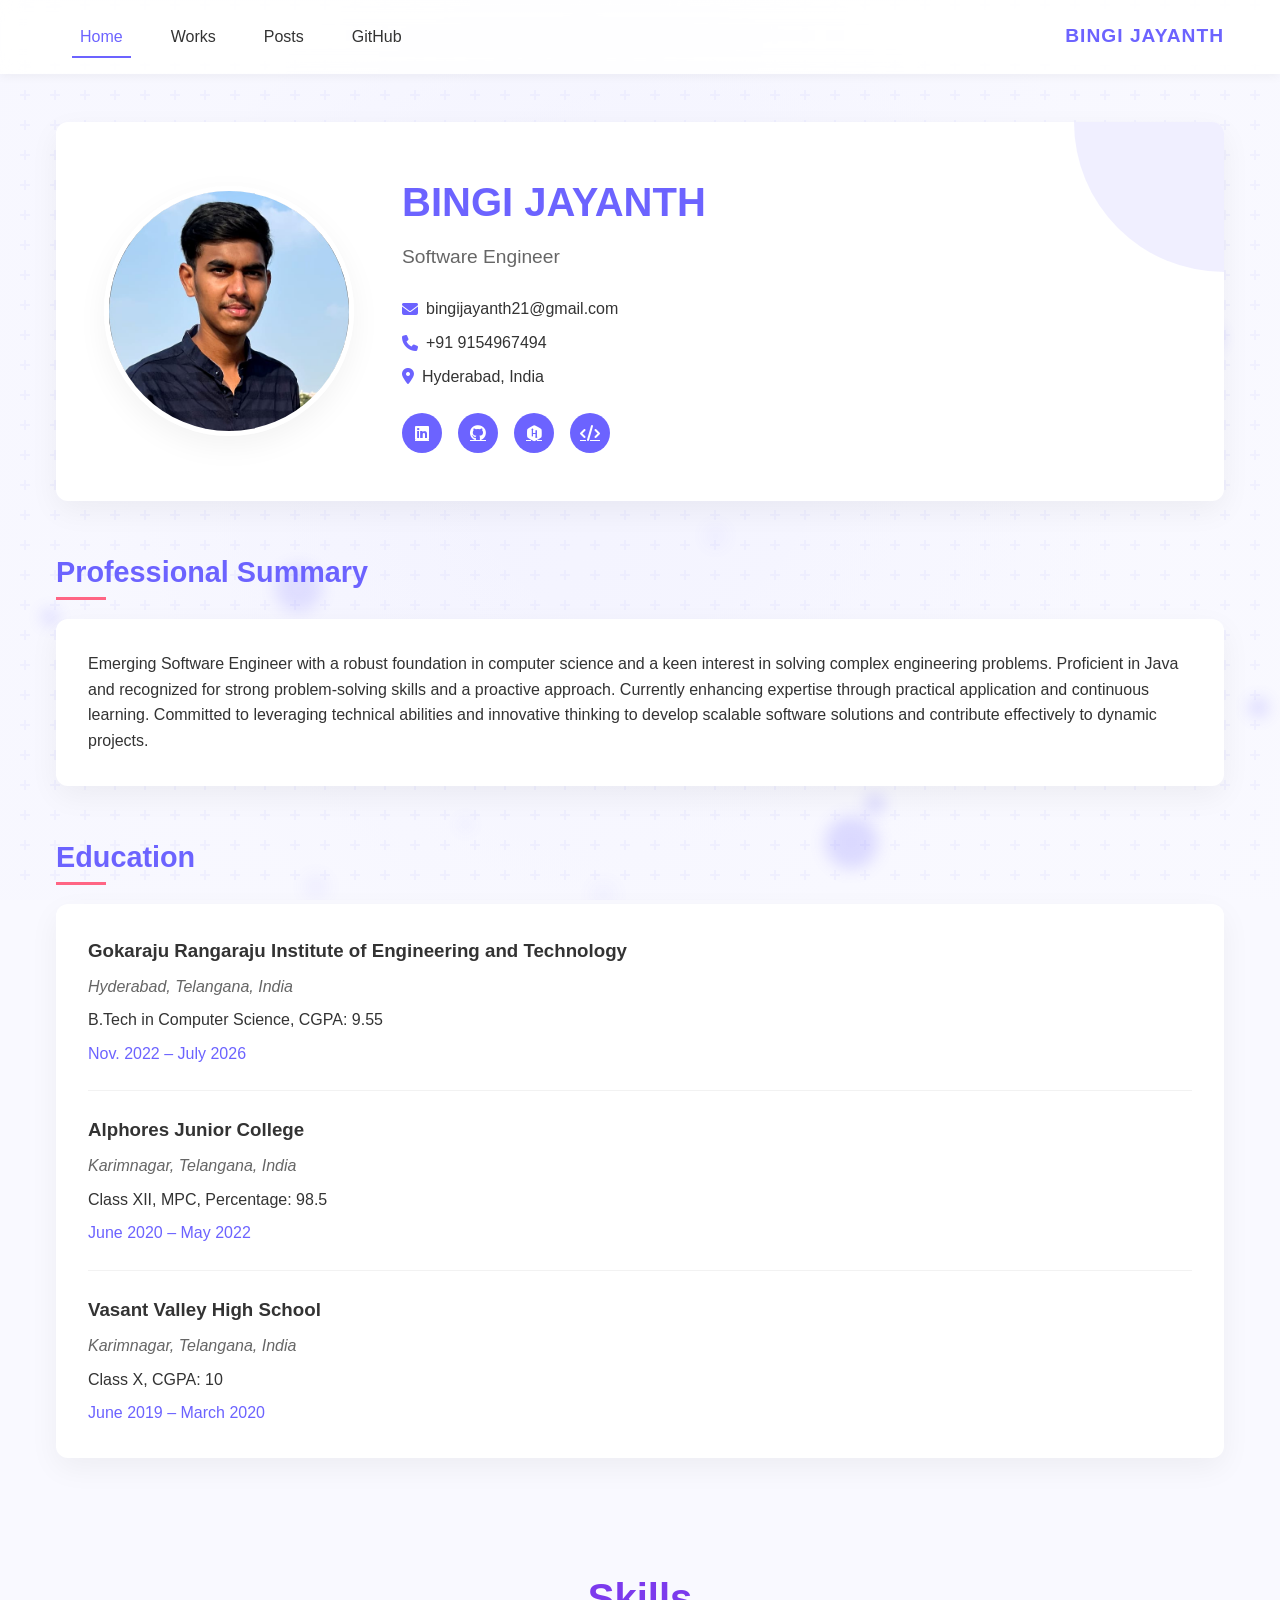
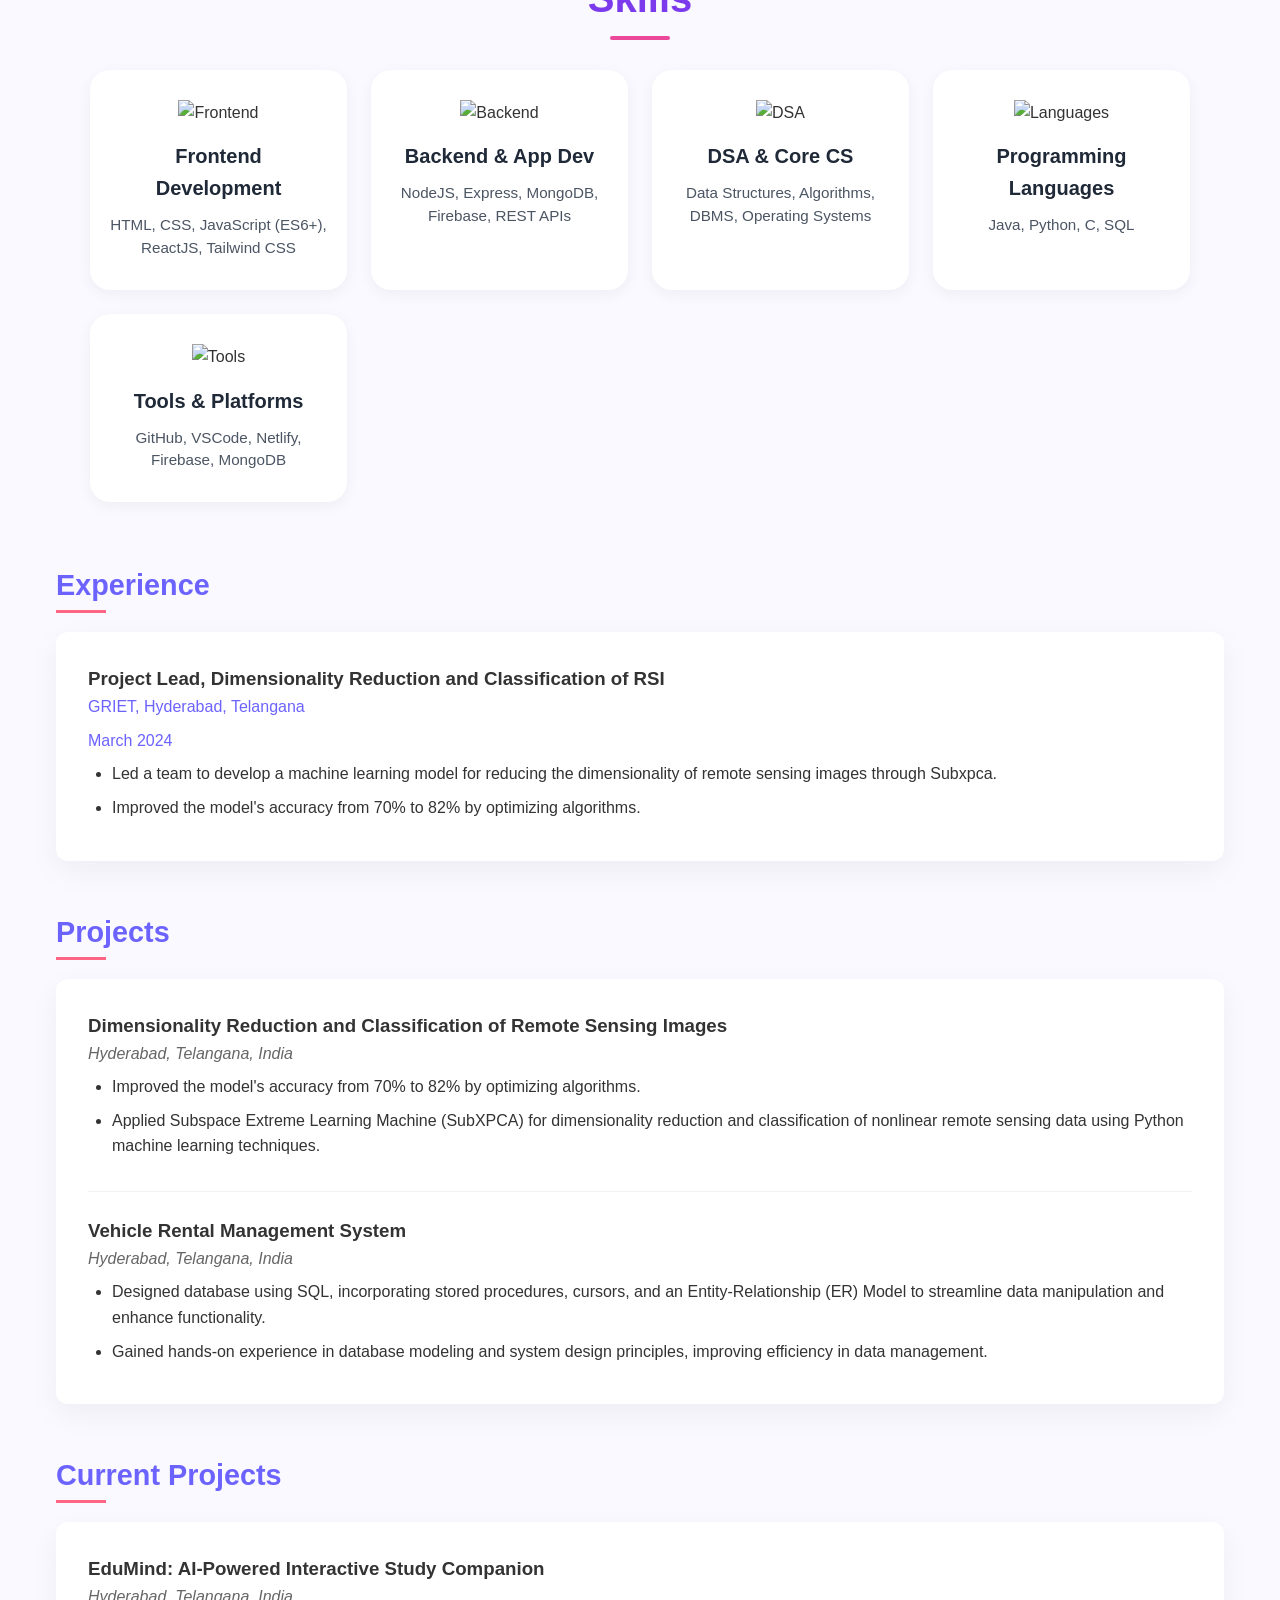
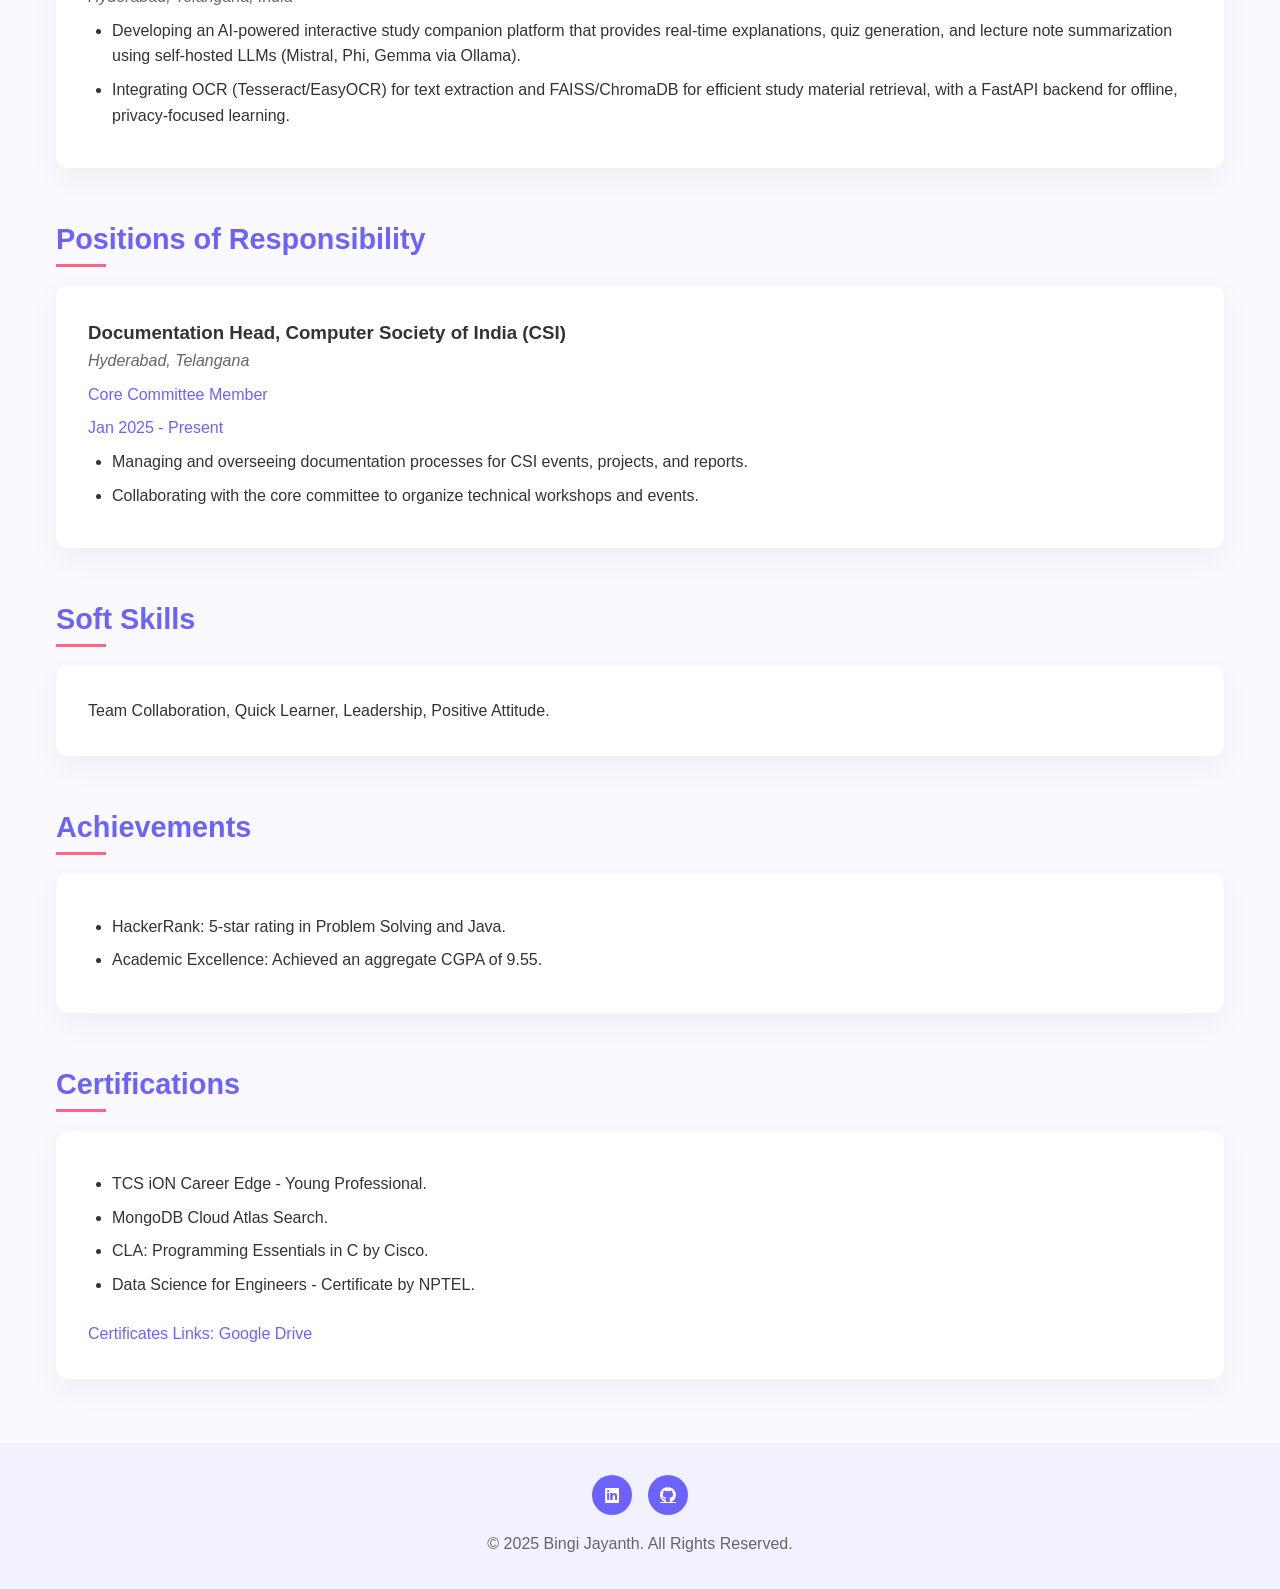
==== index.html @ 44ee024f "Update index.html" ====
<!DOCTYPE html>
<html lang="en">
<head>
    <meta charset="UTF-8">
    <meta name="viewport" content="width=device-width, initial-scale=1.0">
    <title>Bingi Jayanth - Portfolio</title>
    <link rel="stylesheet" href="styles.css">
    <link rel="stylesheet" href="https://cdnjs.cloudflare.com/ajax/libs/font-awesome/6.4.0/css/all.min.css">
</head>
<body>
    <div class="background-animation"></div>
    
    <header>
        <nav>
            <div class="nav-left">
                <a href="index.html" class="nav-link">Home</a>
                <a href="projects.html" class="nav-link">Works</a>
                <a href="#" class="nav-link">Posts</a>
                <a href="https://github.com/jayanth217" target="_blank" class="nav-link">GitHub</a>
            </div>
            <div class="nav-right">
                <a href="index.html" class="name">BINGI JAYANTH</a>
            </div>
        </nav>
    </header>

    <main>
        <section class="hero">
            <div class="hero-content">
                <div class="profile-image">
                    <img src="images/Jayanth.jpg" alt="Bingi Jayanth">
                </div>
                <div class="hero-text">
                    <h1>BINGI JAYANTH</h1>
                    <p class="subtitle">Software Engineer</p>
                    <div class="contact-info">
                        <p><i class="fas fa-envelope"></i> bingijayanth21@gmail.com</p>
                        <p><i class="fas fa-phone"></i> +91 9154967494</p>
                        <p><i class="fas fa-map-marker-alt"></i> Hyderabad, India</p>
                    </div>
                    <div class="social-links">
                        <a href="https://linkedin.com/in/jayanth-bingi-b05bb3307" target="_blank"><i class="fab fa-linkedin"></i></a>
                        <a href="https://github.com/jayanth217" target="_blank"><i class="fab fa-github"></i></a>
                        <a href="https://www.hackerrank.com/profile/22241A0515_jayy" target="_blank"><i class="fab fa-hackerrank"></i></a>
                        <a href="https://leetcode.com/jayanth2174/" target="_blank"><i class="fas fa-code"></i></a>
                    </div>
                </div>
            </div>
        </section>

        <section class="resume-section" id="summary">
            <h2>Professional Summary</h2>
            <div class="content-card">
                <p>Emerging Software Engineer with a robust foundation in computer science and a keen interest in solving complex engineering problems. Proficient in Java and recognized for strong problem-solving skills and a proactive approach. Currently enhancing expertise through practical application and continuous learning. Committed to leveraging technical abilities and innovative thinking to develop scalable software solutions and contribute effectively to dynamic projects.</p>
            </div>
        </section>

        <section class="resume-section" id="education">
            <h2>Education</h2>
            <div class="content-card">
                <div class="education-item">
                    <h3>Gokaraju Rangaraju Institute of Engineering and Technology</h3>
                    <p class="location">Hyderabad, Telangana, India</p>
                    <p class="degree">B.Tech in Computer Science, CGPA: 9.55</p>
                    <p class="date">Nov. 2022 – July 2026</p>
                </div>
                <div class="education-item">
                    <h3>Alphores Junior College</h3>
                    <p class="location">Karimnagar, Telangana, India</p>
                    <p class="degree">Class XII, MPC, Percentage: 98.5</p>
                    <p class="date">June 2020 – May 2022</p>
                </div>
                <div class="education-item">
                    <h3>Vasant Valley High School</h3>
                    <p class="location">Karimnagar, Telangana, India</p>
                    <p class="degree">Class X, CGPA: 10</p>
                    <p class="date">June 2019 – March 2020</p>
                </div>
            </div>
        </section>

        <section class="skills-section">
            <h2 class="section-title">Skills</h2>
            <div class="skills-grid">
          
              <div class="skill-card">
                <img src="https://img.icons8.com/color/96/000000/source-code.png" alt="Frontend">
                <h3>Frontend Development</h3>
                <p>HTML, CSS, JavaScript (ES6+), ReactJS, Tailwind CSS</p>
              </div>
          
              <div class="skill-card">
                <img src="https://img.icons8.com/fluency/96/000000/server.png" alt="Backend">
                <h3>Backend & App Dev</h3>
                <p>NodeJS, Express, MongoDB, Firebase, REST APIs</p>
              </div>
          
              <div class="skill-card">
                <img src="https://img.icons8.com/fluency/96/000000/artificial-intelligence.png" alt="DSA">
                <h3>DSA & Core CS</h3>
                <p>Data Structures, Algorithms, DBMS, Operating Systems</p>
              </div>
          
              <div class="skill-card">
                <img src="https://img.icons8.com/color/96/000000/code.png" alt="Languages">
                <h3>Programming Languages</h3>
                <p>Java, Python, C, SQL</p>
              </div>
          
              <div class="skill-card">
                <img src="https://img.icons8.com/office/80/settings--v1.png" alt="Tools">
                <h3>Tools & Platforms</h3>
                <p>GitHub, VSCode, Netlify, Firebase, MongoDB</p>
              </div>
          
            </div>
          </section>

        <section class="resume-section" id="experience">
            <h2>Experience</h2>
            <div class="content-card">
                <div class="experience-item">
                    <h3>Project Lead, Dimensionality Reduction and Classification of RSI</h3>
                    <p class="company">GRIET, Hyderabad, Telangana</p>
                    <p class="date">March 2024</p>
                    <ul>
                        <li>Led a team to develop a machine learning model for reducing the dimensionality of remote sensing images through Subxpca.</li>
                        <li>Improved the model's accuracy from 70% to 82% by optimizing algorithms.</li>
                    </ul>
                </div>
            </div>
        </section>

        <section class="resume-section" id="projects">
            <h2>Projects</h2>
            <div class="content-card">
                <div class="project-item">
                    <h3>Dimensionality Reduction and Classification of Remote Sensing Images</h3>
                    <p class="location">Hyderabad, Telangana, India</p>
                    <ul>
                        <li>Improved the model's accuracy from 70% to 82% by optimizing algorithms.</li>
                        <li>Applied Subspace Extreme Learning Machine (SubXPCA) for dimensionality reduction and classification of nonlinear remote sensing data using Python machine learning techniques.</li>
                    </ul>
                </div>
                <div class="project-item">
                    <h3>Vehicle Rental Management System</h3>
                    <p class="location">Hyderabad, Telangana, India</p>
                    <ul>
                        <li>Designed database using SQL, incorporating stored procedures, cursors, and an Entity-Relationship (ER) Model to streamline data manipulation and enhance functionality.</li>
                        <li>Gained hands-on experience in database modeling and system design principles, improving efficiency in data management.</li>
                    </ul>
                </div>
            </div>
        </section>

        <section class="resume-section" id="current-projects">
            <h2>Current Projects</h2>
            <div class="content-card">
                <div class="project-item">
                    <h3>EduMind: AI-Powered Interactive Study Companion</h3>
                    <p class="location">Hyderabad, Telangana, India</p>
                    <ul>
                        <li>Developing an AI-powered interactive study companion platform that provides real-time explanations, quiz generation, and lecture note summarization using self-hosted LLMs (Mistral, Phi, Gemma via Ollama).</li>
                        <li>Integrating OCR (Tesseract/EasyOCR) for text extraction and FAISS/ChromaDB for efficient study material retrieval, with a FastAPI backend for offline, privacy-focused learning.</li>
                    </ul>
                </div>
            </div>
        </section>

        <section class="resume-section" id="responsibilities">
            <h2>Positions of Responsibility</h2>
            <div class="content-card">
                <div class="responsibility-item">
                    <h3>Documentation Head, Computer Society of India (CSI)</h3>
                    <p class="location">Hyderabad, Telangana</p>
                    <p class="position">Core Committee Member</p>
                    <p class="date">Jan 2025 - Present</p>
                    <ul>
                        <li>Managing and overseeing documentation processes for CSI events, projects, and reports.</li>
                        <li>Collaborating with the core committee to organize technical workshops and events.</li>
                    </ul>
                </div>
            </div>
        </section>

        <section class="resume-section" id="soft-skills">
            <h2>Soft Skills</h2>
            <div class="content-card">
                <p>Team Collaboration, Quick Learner, Leadership, Positive Attitude.</p>
            </div>
        </section>

        <section class="resume-section" id="achievements">
            <h2>Achievements</h2>
            <div class="content-card">
                <ul>
                    <li>HackerRank: 5-star rating in Problem Solving and Java.</li>
                    <li>Academic Excellence: Achieved an aggregate CGPA of 9.55.</li>
                </ul>
            </div>
        </section>

        <section class="resume-section" id="certifications">
            <h2>Certifications</h2>
            <div class="content-card">
                <ul>
                    <li>TCS iON Career Edge - Young Professional.</li>
                    <li>MongoDB Cloud Atlas Search.</li>
                    <li>CLA: Programming Essentials in C by Cisco.</li>
                    <li>Data Science for Engineers - Certificate by NPTEL.</li>
                </ul>
                <p><a href="https://drive.google.com/drive/folders/your-certificates-folder" target="_blank" class="cert-link">Certificates Links: Google Drive</a></p>
            </div>
        </section>
    </main>

    <footer>
        <div class="footer-content">
            <div class="social-icons">
                <a href="https://linkedin.com/in/jayanth-bingi-b05bb3307" target="_blank"><i class="fab fa-linkedin"></i></a>
                <a href="https://github.com/jayanth217" target="_blank"><i class="fab fa-github"></i></a>
            </div>
            <p class="copyright">&copy; 2025 Bingi Jayanth. All Rights Reserved.</p>
        </div>
    </footer>

    <script src="script.js"></script>
</body>
</html>
---- styles.css ----
/* Base Styles and Variables */
:root {
  --primary-color: #6c63ff;
  --secondary-color: #4a40e2;
  --accent-color: #ff6584;
  --text-color: #333;
  --light-text: #666;
  --bg-color: #f9f9ff;
  --card-bg: #ffffff;
  --shadow: 0 10px 30px rgba(0, 0, 0, 0.05);
  --transition: all 0.3s ease;
  --border-radius: 12px;
}

* {
  margin: 0;
  padding: 0;
  box-sizing: border-box;
}

body {
  font-family: "Segoe UI", Tahoma, Geneva, Verdana, sans-serif;
  line-height: 1.6;
  color: var(--text-color);
  background-color: var(--bg-color);
  overflow-x: hidden;
}

/* Background Animation */
.background-animation {
  position: fixed;
  top: 0;
  left: 0;
  width: 100%;
  height: 100%;
  z-index: -1;
  background: linear-gradient(120deg, #f0f0ff 0%, #f8f8ff 100%);
  overflow: hidden;
}

.background-animation::before {
  content: "";
  position: absolute;
  top: 0;
  left: 0;
  width: 100%;
  height: 100%;
  background: radial-gradient(circle, transparent 20%, var(--bg-color) 70%);
  opacity: 0.8;
}

.background-animation::after {
  content: "";
  position: absolute;
  width: 200%;
  height: 200%;
  top: -50%;
  left: -50%;
  background: url("data:image/svg+xml,%3Csvg width='60' height='60' viewBox='0 0 60 60' xmlns='http://www.w3.org/2000/svg'%3E%3Cg fill='none' fill-rule='evenodd'%3E%3Cg fill='%236c63ff' fill-opacity='0.05'%3E%3Cpath d='M36 34v-4h-2v4h-4v2h4v4h2v-4h4v-2h-4zm0-30V0h-2v4h-4v2h4v4h2V6h4V4h-4zM6 34v-4H4v4H0v2h4v4h2v-4h4v-2H6zM6 4V0H4v4H0v2h4v4h2V6h4V4H6z'/%3E%3C/g%3E%3C/g%3E%3C/svg%3E");
  animation: animateBackground 60s linear infinite;
}

@keyframes animateBackground {
  0% {
    transform: rotate(0deg);
  }
  100% {
    transform: rotate(360deg);
  }
}

/* Navigation */
header {
  background-color: rgba(255, 255, 255, 0.9);
  backdrop-filter: blur(10px);
  position: sticky;
  top: 0;
  z-index: 100;
  box-shadow: 0 2px 10px rgba(0, 0, 0, 0.05);
}

nav {
  display: flex;
  justify-content: space-between;
  align-items: center;
  max-width: 1200px;
  margin: 0 auto;
  padding: 1rem;
}

.nav-left,
.nav-right {
  display: flex;
  align-items: center;
}

.nav-link {
  color: var(--text-color);
  text-decoration: none;
  margin: 0 1rem;
  padding: 0.5rem;
  font-weight: 500;
  position: relative;
  transition: var(--transition);
}

.nav-link::after {
  content: "";
  position: absolute;
  width: 0;
  height: 2px;
  bottom: 0;
  left: 0;
  background-color: var(--primary-color);
  transition: var(--transition);
}

.nav-link:hover,
.nav-link.active {
  color: var(--primary-color);
}

.nav-link:hover::after,
.nav-link.active::after {
  width: 100%;
}

.name {
  color: var(--primary-color);
  text-decoration: none;
  font-weight: 700;
  font-size: 1.2rem;
  letter-spacing: 1px;
  transition: var(--transition);
}

.name:hover {
  transform: scale(1.05);
}

/* Main Content */
main {
  max-width: 1200px;
  margin: 2rem auto;
  padding: 0 1rem;
}

/* Hero Section */
.hero {
  margin: 3rem 0;
}

.hero-content {
  display: flex;
  align-items: center;
  gap: 3rem;
  background-color: var(--card-bg);
  border-radius: var(--border-radius);
  box-shadow: var(--shadow);
  padding: 3rem;
  position: relative;
  overflow: hidden;
}

.hero-content::before {
  content: "";
  position: absolute;
  top: 0;
  right: 0;
  width: 150px;
  height: 150px;
  background-color: rgba(108, 99, 255, 0.1);
  border-radius: 0 0 0 100%;
}

.profile-image {
  flex: 0 0 250px;
  height: 250px;
  border-radius: 50%;
  overflow: hidden;
  border: 5px solid white;
  box-shadow: var(--shadow);
  transition: var(--transition);
}

.profile-image img {
  width: 100%;
  height: 100%;
  object-fit: cover;
  transition: var(--transition);
}

.profile-image:hover {
  transform: scale(1.02);
}

.hero-text {
  flex: 1;
}

.hero-text h1 {
  font-size: 2.5rem;
  margin-bottom: 0.5rem;
  color: var(--primary-color);
}

.subtitle {
  font-size: 1.2rem;
  color: var(--light-text);
  margin-bottom: 1.5rem;
}

.contact-info {
  margin-bottom: 1.5rem;
}

.contact-info p {
  margin-bottom: 0.5rem;
  display: flex;
  align-items: center;
  gap: 0.5rem;
}

.skills-section {
  /* background: linear-gradient(to bottom right, #f5f3ff, #e0e7ff); */
  padding: 60px 20px;
  font-family: 'Segoe UI', sans-serif;
  text-align: center;
}

.section-title {
  font-size: 2.5rem;
  font-weight: 700;
  color: #7c3aed;
  margin-bottom: 40px;
  position: relative;
  display: inline-block;
}

.section-title::after {
  content: "";
  position: absolute;
  left: 50%;
  transform: translateX(-50%);
  bottom: -10px;
  width: 60px;
  height: 4px;
  background-color: #ec4899;
  border-radius: 2px;
}

.skills-grid {
  display: grid;
  grid-template-columns: repeat(auto-fit, minmax(260px, 1fr));
  gap: 30px;
  max-width: 1100px;
  margin: 0 auto;
}

.skill-card {
  background-color: #fff;
  border-radius: 20px;
  padding: 30px 20px;
  box-shadow: 0 4px 15px rgba(0, 0, 0, 0.05);
  transition: transform 0.3s ease, box-shadow 0.3s ease;
}

.skill-card:hover {
  transform: translateY(-5px);
  box-shadow: 0 6px 20px rgba(0, 0, 0, 0.1);
}

.skill-card img {
  width: 60px;
  height: 60px;
  margin-bottom: 15px;
}

.skill-card h3 {
  font-size: 1.25rem;
  color: #1f2937;
  margin-bottom: 10px;
}

.skill-card p {
  color: #4b5563;
  font-size: 0.95rem;
  line-height: 1.5;
}
.contact-info i {
  color: var(--primary-color);
}

.social-links {
  display: flex;
  gap: 1rem;
}

.social-links a {
  display: flex;
  align-items: center;
  justify-content: center;
  width: 40px;
  height: 40px;
  background-color: var(--primary-color);
  color: white;
  border-radius: 50%;
  transition: var(--transition);
}

.social-links a:hover {
  background-color: var(--secondary-color);
  transform: translateY(-3px);
}

/* Resume Sections */
.resume-section {
  margin-bottom: 3rem;
}

.resume-section h2 {
  position: relative;
  display: inline-block;
  margin-bottom: 1.5rem;
  color: var(--primary-color);
  font-size: 1.8rem;
}

.resume-section h2::after {
  content: "";
  position: absolute;
  bottom: -5px;
  left: 0;
  width: 50px;
  height: 3px;
  background-color: var(--accent-color);
}

.content-card {
  background-color: var(--card-bg);
  border-radius: var(--border-radius);
  box-shadow: var(--shadow);
  padding: 2rem;
  transition: var(--transition);
}

.content-card:hover {
  transform: translateY(-5px);
  box-shadow: 0 15px 30px rgba(0, 0, 0, 0.1);
}

/* Education */
.education-item {
  margin-bottom: 1.5rem;
  padding-bottom: 1.5rem;
  border-bottom: 1px solid rgba(0, 0, 0, 0.05);
}

.education-item:last-child {
  margin-bottom: 0;
  padding-bottom: 0;
  border-bottom: none;
}

.education-item h3 {
  color: var(--text-color);
  margin-bottom: 0.5rem;
}

.location {
  color: var(--light-text);
  font-style: italic;
  margin-bottom: 0.5rem;
}

.degree {
  font-weight: 500;
}

.date {
  color: var(--primary-color);
  font-weight: 500;
  margin-top: 0.5rem;
}

/* Skills */
.skills-grid {
  display: grid;
  grid-template-columns: repeat(auto-fit, minmax(250px, 1fr));
  gap: 1.5rem;
}

.skill-category h3 {
  color: var(--text-color);
  margin-bottom: 0.5rem;
  font-size: 1.1rem;
}

/* Experience and Projects */
.experience-item,
.project-item,
.responsibility-item {
  margin-bottom: 1.5rem;
  padding-bottom: 1.5rem;
  border-bottom: 1px solid rgba(0, 0, 0, 0.05);
}

.experience-item:last-child,
.project-item:last-child,
.responsibility-item:last-child {
  margin-bottom: 0;
  padding-bottom: 0;
  border-bottom: none;
}

.company,
.position {
  color: var(--primary-color);
  font-weight: 500;
  margin-bottom: 0.5rem;
}

ul {
  padding-left: 1.5rem;
  margin-top: 0.5rem;
}

li {
  margin-bottom: 0.5rem;
}
.project-card {
  display: flex;
  flex-direction: row;
  gap: 2rem;
  background-color: #fff;
  border-radius: 16px;
  box-shadow: 0 4px 12px rgba(0, 0, 0, 0.06);
  padding: 1.5rem;
  margin-bottom: 2rem;
  align-items: center;
  transition: transform 0.3s ease;
}

.project-card:hover {
  transform: translateY(-5px);
}

.project-image {
  flex: 1;
  height: 100%;
  display: flex;
  align-items: stretch;
}

.project-image img {
  width: 100%;
  height: 100%;
  object-fit: cover;
  border-radius: 12px;
}
.projects-grid {
  max-width: 1100px;
  margin: 0 auto;
  padding: 2rem;
}
.project-details {
  flex: 2;
}

.project-details h2 {
  font-size: 1.5rem;
  color: var(--primary-color);
  margin-bottom: 0.5rem;
}

.project-tags {
  font-weight: 500;
  color: #6b7280;
  margin-bottom: 1rem;
}

.project-description {
  font-size: 0.95rem;
  color: #374151;
  margin-bottom: 1rem;
  line-height: 1.6;
}

.project-links .btn {
  margin-right: 1rem;
  text-decoration: none;
  background-color: var(--primary-color);
  color: #fff;
  padding: 0.5rem 1rem;
  border-radius: 8px;
  font-weight: 500;
  transition: background-color 0.2s ease;
}

.project-links .btn:hover {
  background-color: #5b21b6;
}

@media screen and (max-width: 768px) {
  .project-card {
    flex-direction: column;
    text-align: center;
  }

  .project-image,
  .project-details {
    flex: unset;
    max-width: 100%;
  }

  .project-links {
    display: flex;
    justify-content: center;
    gap: 1rem;
  }
}

/* Certifications */
.cert-link {
  display: inline-block;
  margin-top: 1rem;
  color: var(--primary-color);
  text-decoration: none;
  font-weight: 500;
  transition: var(--transition);
}

.cert-link:hover {
  color: var(--secondary-color);
  text-decoration: underline;
}

/* Projects Page */
.page-title {
  text-align: center;
  margin: 3rem 0;
}

.page-title h1 {
  font-size: 2.5rem;
  color: var(--primary-color);
  margin-bottom: 0.5rem;
}

.projects-grid {
  display: grid;
  grid-template-columns: 1fr;
  gap: 2rem;
}

.project-card {
  background-color: var(--card-bg);
  border-radius: var(--border-radius);
  box-shadow: var(--shadow);
  overflow: hidden;
  transition: var(--transition);
}

.project-card:hover {
  transform: translateY(-5px);
  box-shadow: 0 15px 30px rgba(0, 0, 0, 0.1);
}

.project-image {
  height: 250px;
  overflow: hidden;
}

.project-image img {
  width: 100%;
  height: 100%;
  object-fit: cover;
  transition: var(--transition);
}

.project-card:hover .project-image img {
  transform: scale(1.05);
}

.project-details {
  padding: 2rem;
}

.project-details h2 {
  color: var(--text-color);
  margin-bottom: 0.5rem;
  font-size: 1.5rem;
}

.project-tags {
  color: var(--primary-color);
  font-weight: 500;
  margin-bottom: 1rem;
}

.project-description {
  margin-bottom: 1.5rem;
}

.project-links {
  display: flex;
  gap: 1rem;
}

.btn {
  display: inline-flex;
  align-items: center;
  gap: 0.5rem;
  padding: 0.5rem 1rem;
  background-color: var(--primary-color);
  color: white;
  text-decoration: none;
  border-radius: 5px;
  font-weight: 500;
  transition: var(--transition);
}

.btn:hover {
  background-color: var(--secondary-color);
  transform: translateY(-2px);
}

/* Footer */
footer {
  background-color: #f1f1ff;
  padding: 2rem 0;
  margin-top: 4rem;
}

.footer-content {
  max-width: 1200px;
  margin: 0 auto;
  padding: 0 1rem;
  display: flex;
  flex-direction: column;
  align-items: center;
  gap: 1rem;
}

.social-icons {
  display: flex;
  gap: 1rem;
}

.social-icons a {
  display: flex;
  align-items: center;
  justify-content: center;
  width: 40px;
  height: 40px;
  background-color: var(--primary-color);
  color: white;
  border-radius: 50%;
  transition: var(--transition);
}

.social-icons a:hover {
  background-color: var(--secondary-color);
  transform: translateY(-3px);
}

.copyright {
  color: var(--light-text);
  text-align: center;
}

/* Responsive Design */
@media (max-width: 992px) {
  .hero-content {
    flex-direction: column;
    text-align: center;
    padding: 2rem;
  }

  .social-links {
    justify-content: center;
  }

  .profile-image {
    flex: 0 0 200px;
    height: 200px;
  }
}

@media (max-width: 768px) {
  nav {
    flex-direction: column;
    gap: 1rem;
  }

  .nav-left,
  .nav-right {
    width: 100%;
    justify-content: center;
  }

  .nav-link {
    margin: 0 0.5rem;
  }

  .skills-grid {
    grid-template-columns: 1fr;
  }
}

@media (max-width: 576px) {
  .hero-content {
    padding: 1.5rem;
  }

  .profile-image {
    flex: 0 0 150px;
    height: 150px;
  }

  .hero-text h1 {
    font-size: 2rem;
  }

  .content-card {
    padding: 1.5rem;
  }

  .project-links {
    flex-direction: column;
  }
}
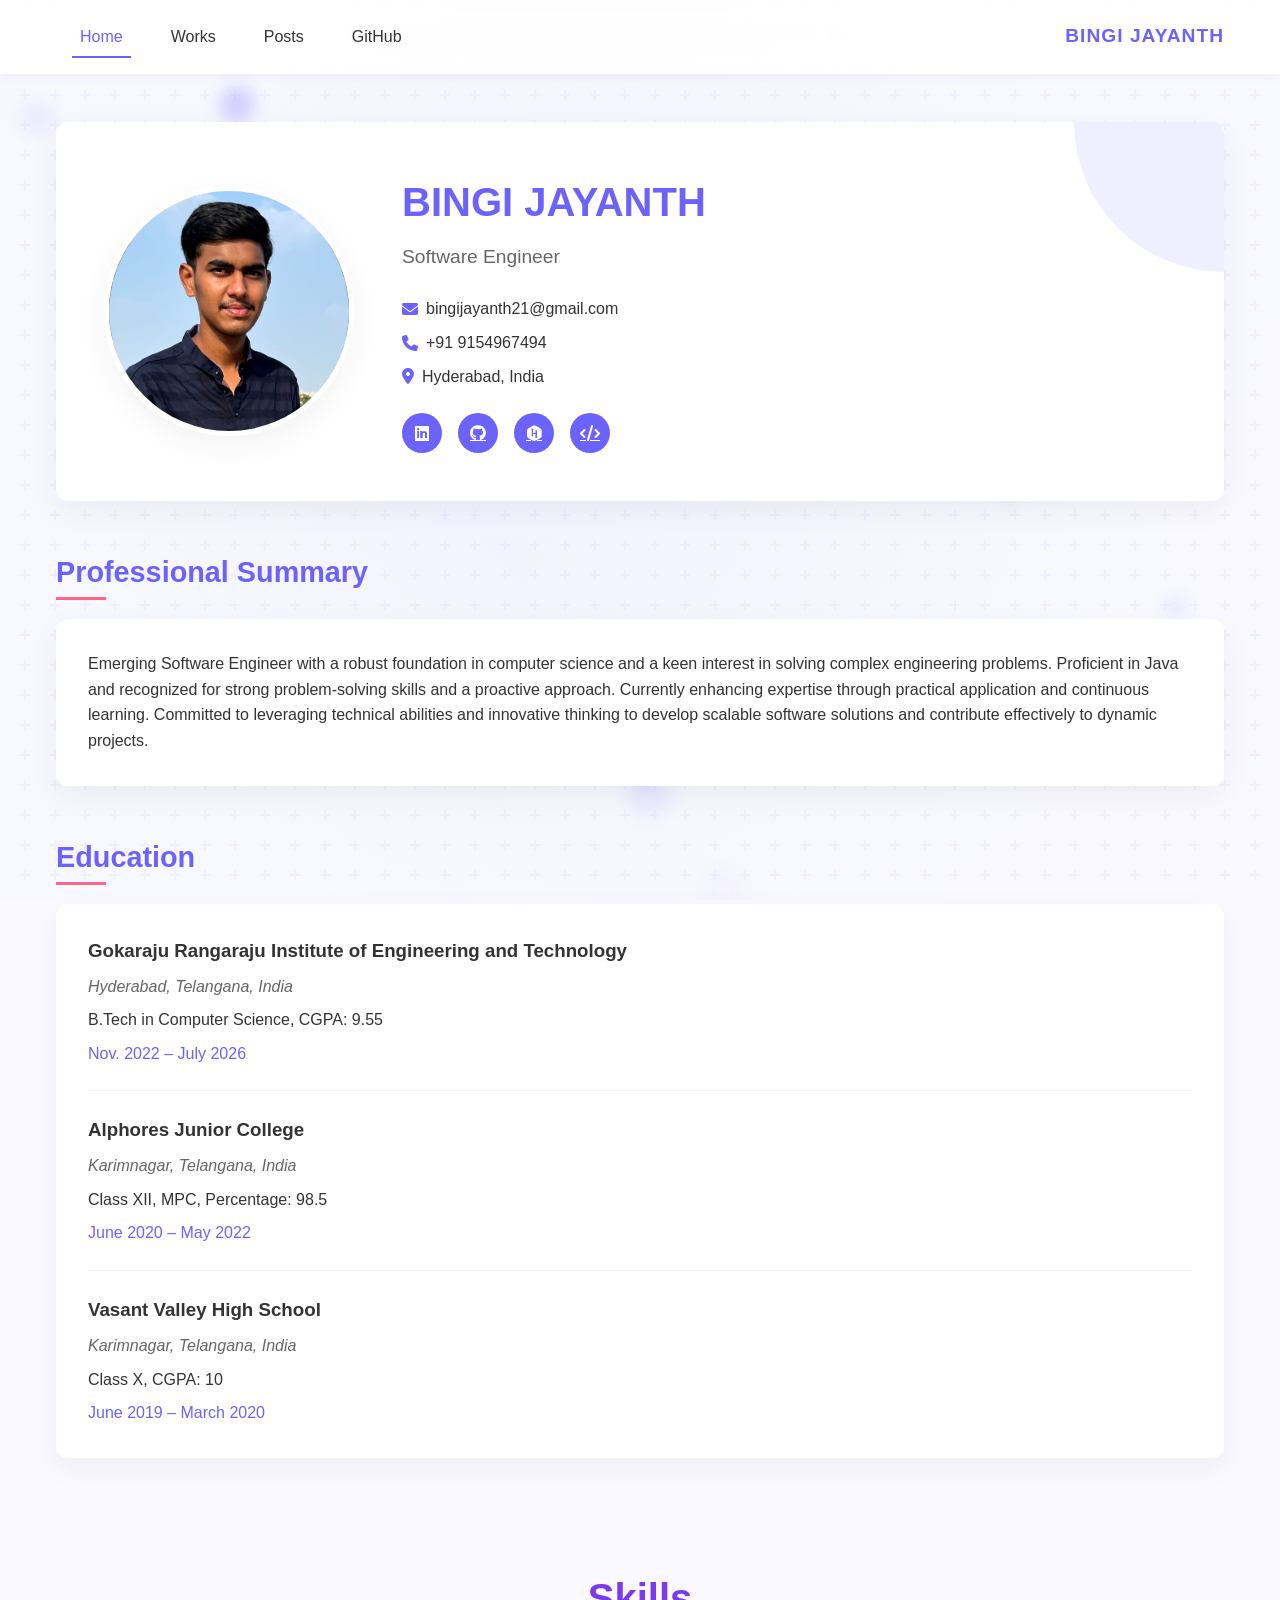
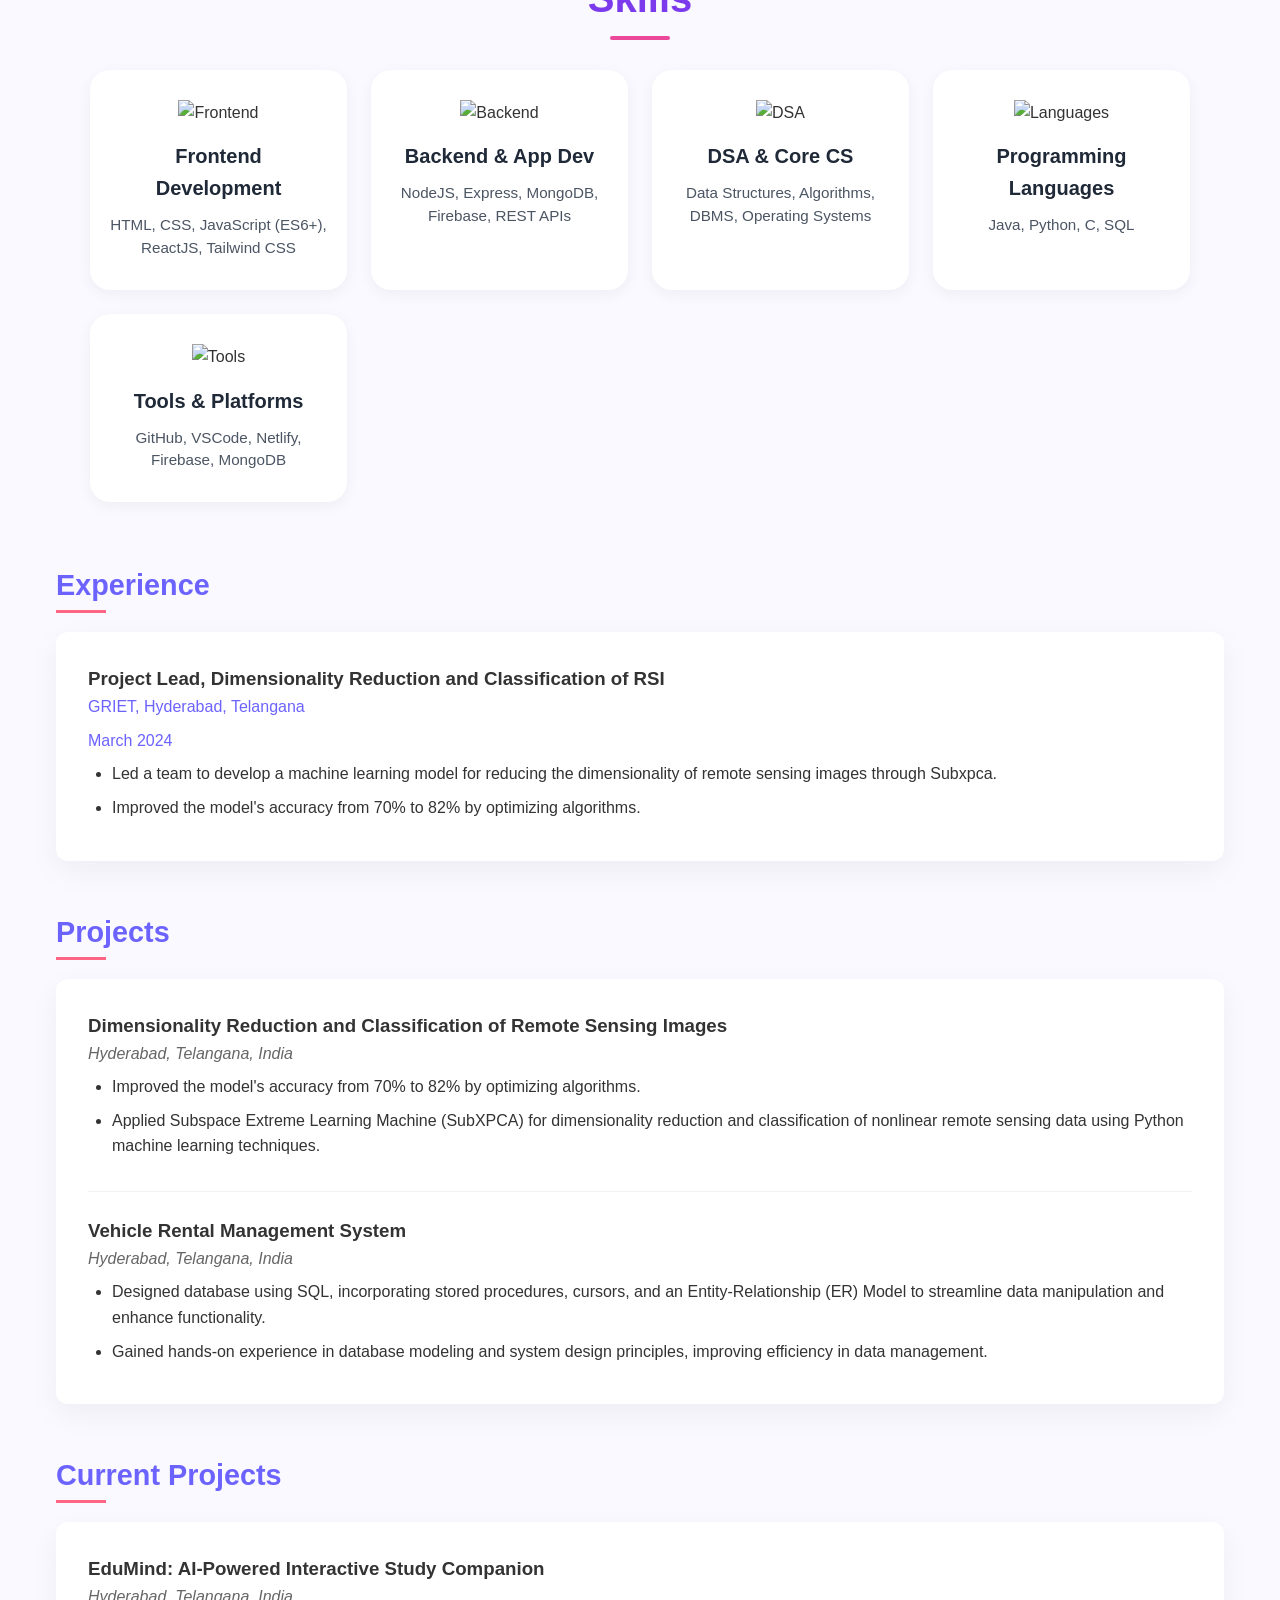
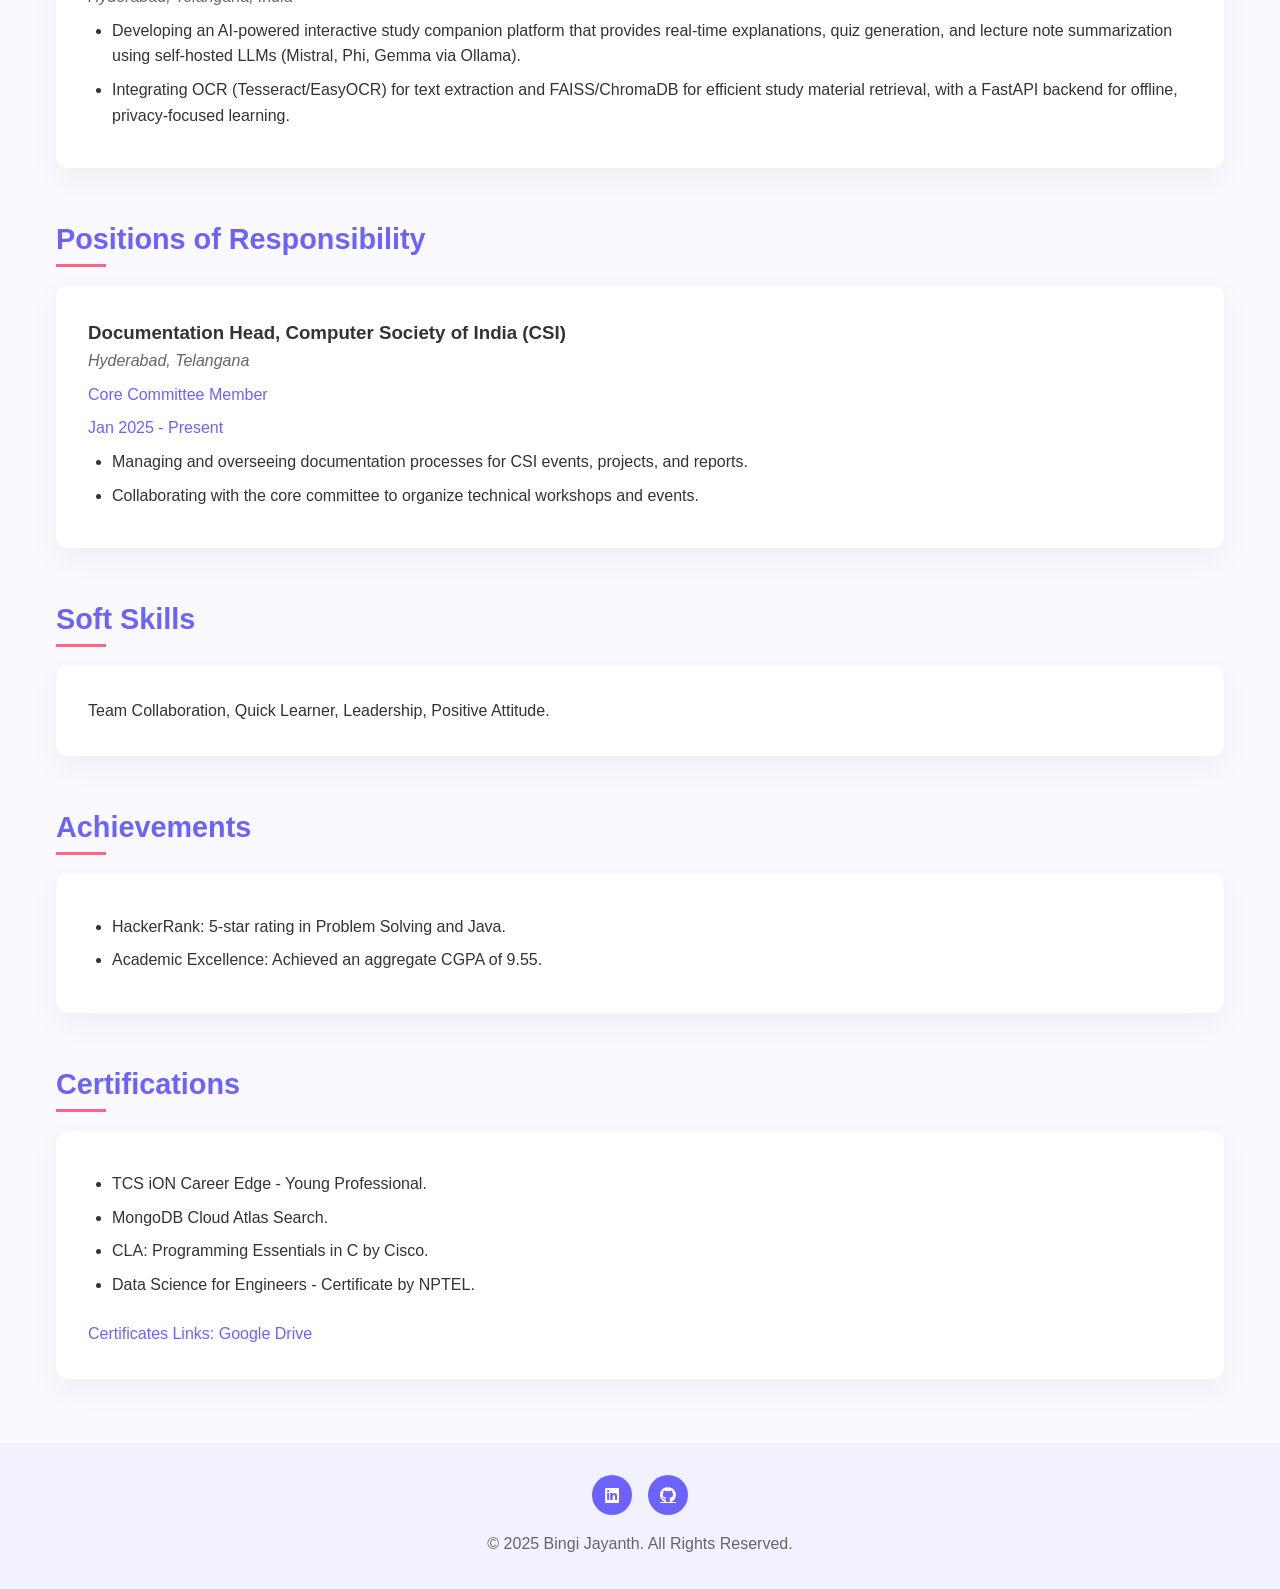
==== commit abf3958c: "Update index.html" ====
--- a/index.html
+++ b/index.html
@@ -209,7 +209,7 @@
                     <li>CLA: Programming Essentials in C by Cisco.</li>
                     <li>Data Science for Engineers - Certificate by NPTEL.</li>
                 </ul>
-                <p><a href="https://drive.google.com/drive/folders/your-certificates-folder" target="_blank" class="cert-link">Certificates Links: Google Drive</a></p>
+                <p><a href="https://drive.google.com/drive/folders/145STDXz4hgJ2VDPdGCOB-hu-oRPgoKzS?usp=sharing" target="_blank" class="cert-link">Certificates Links: Google Drive</a></p>
             </div>
         </section>
     </main>
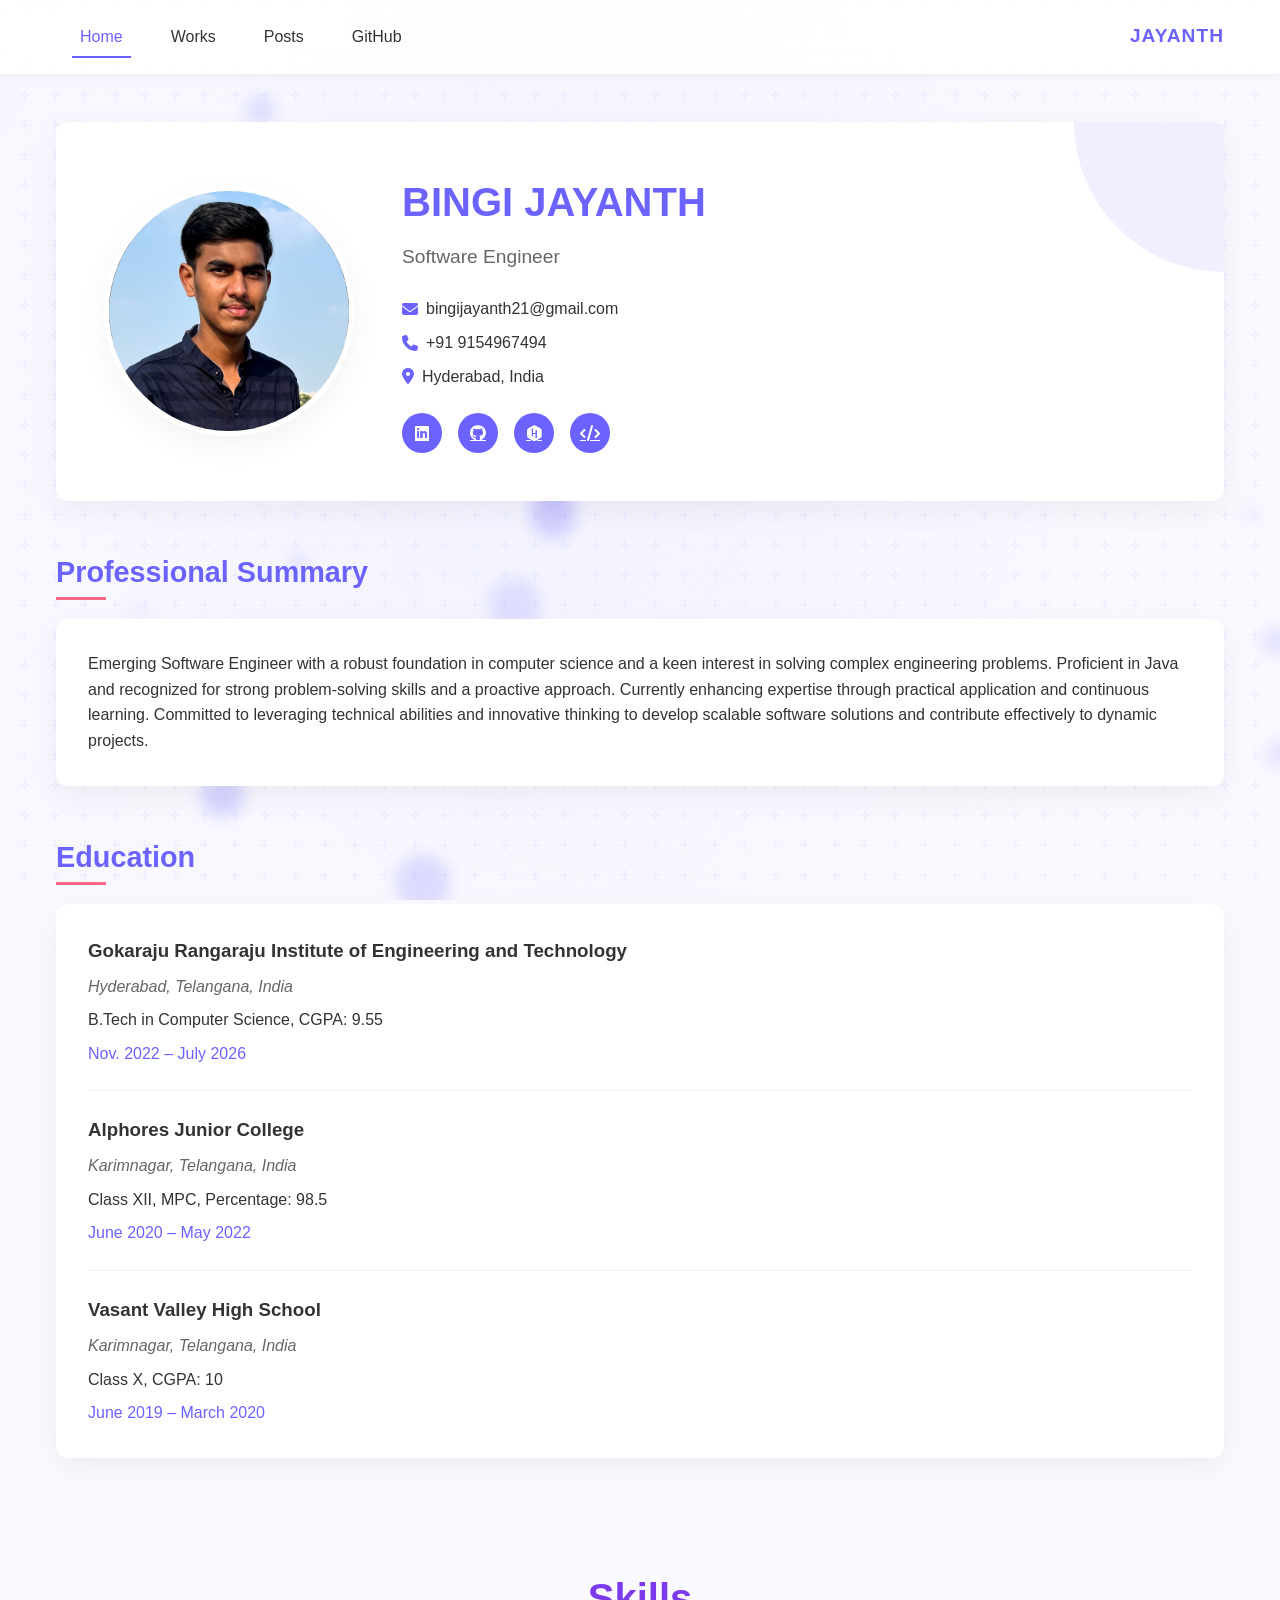
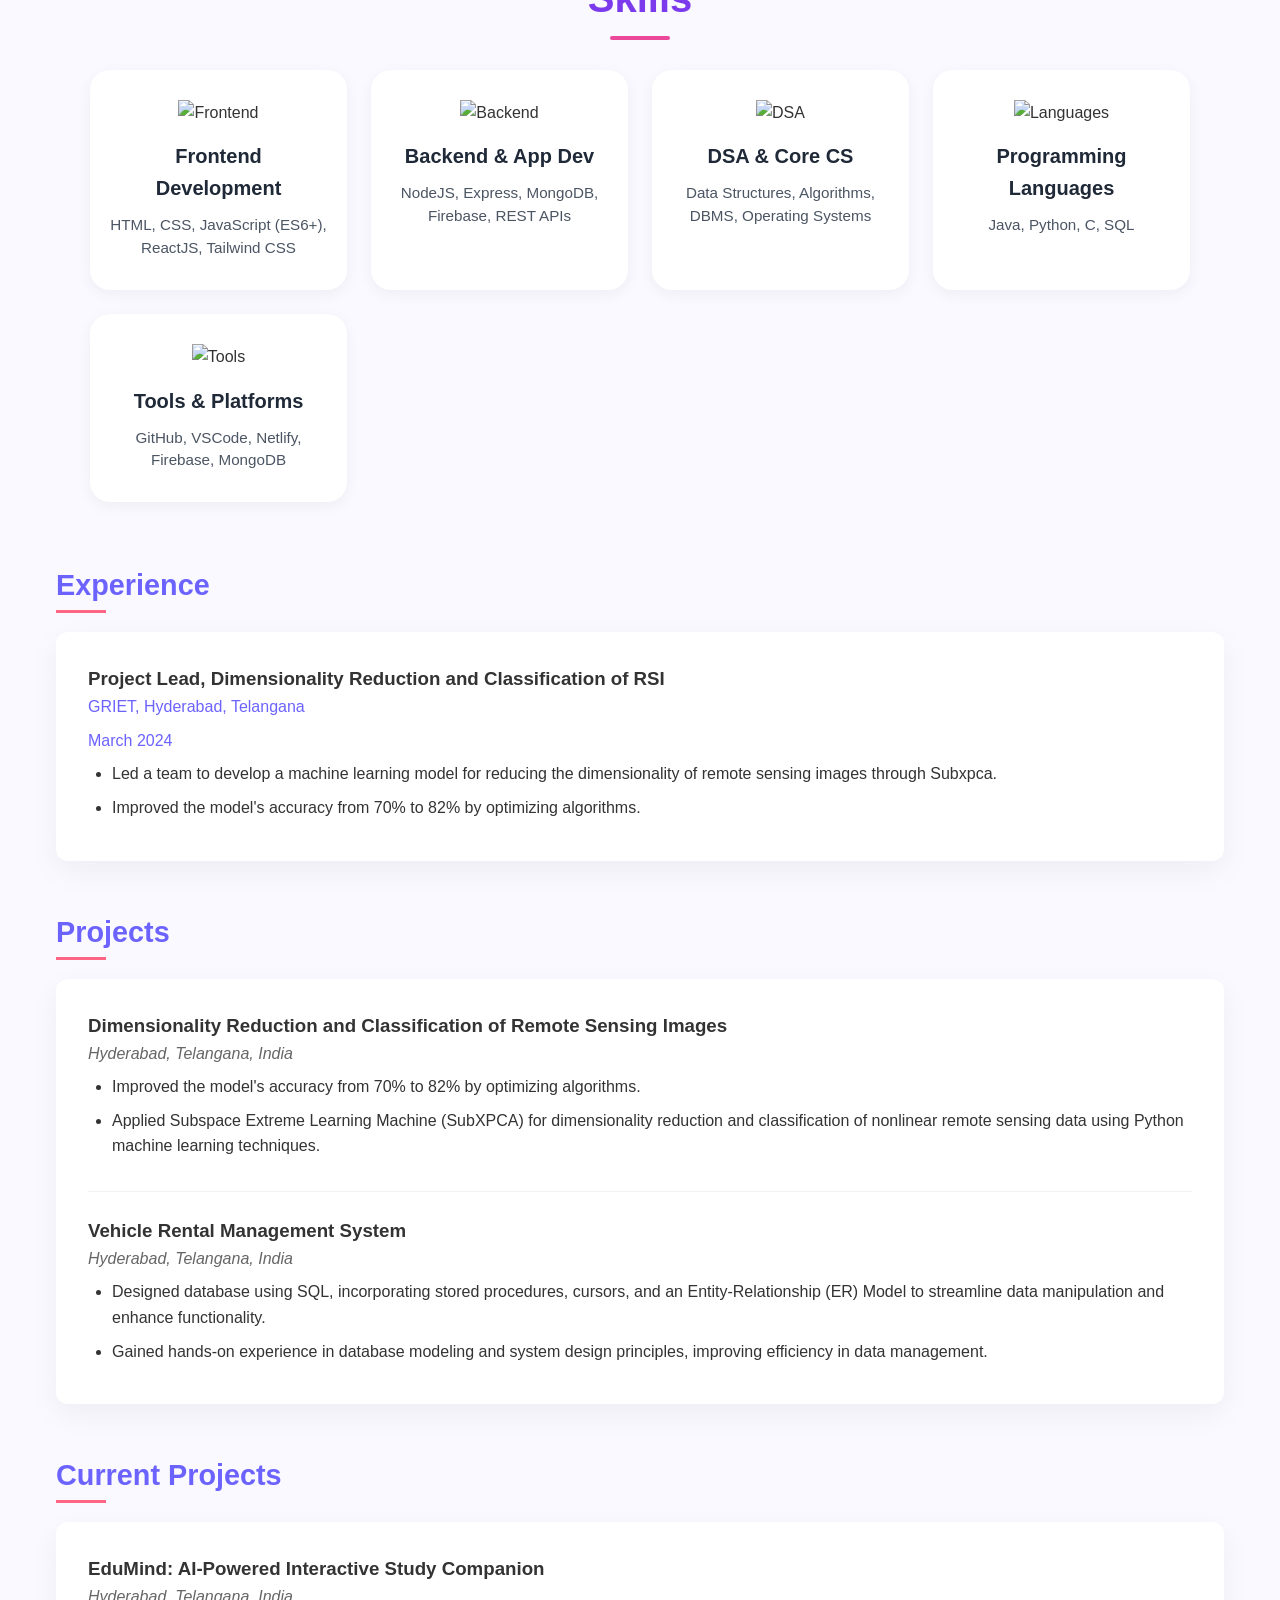
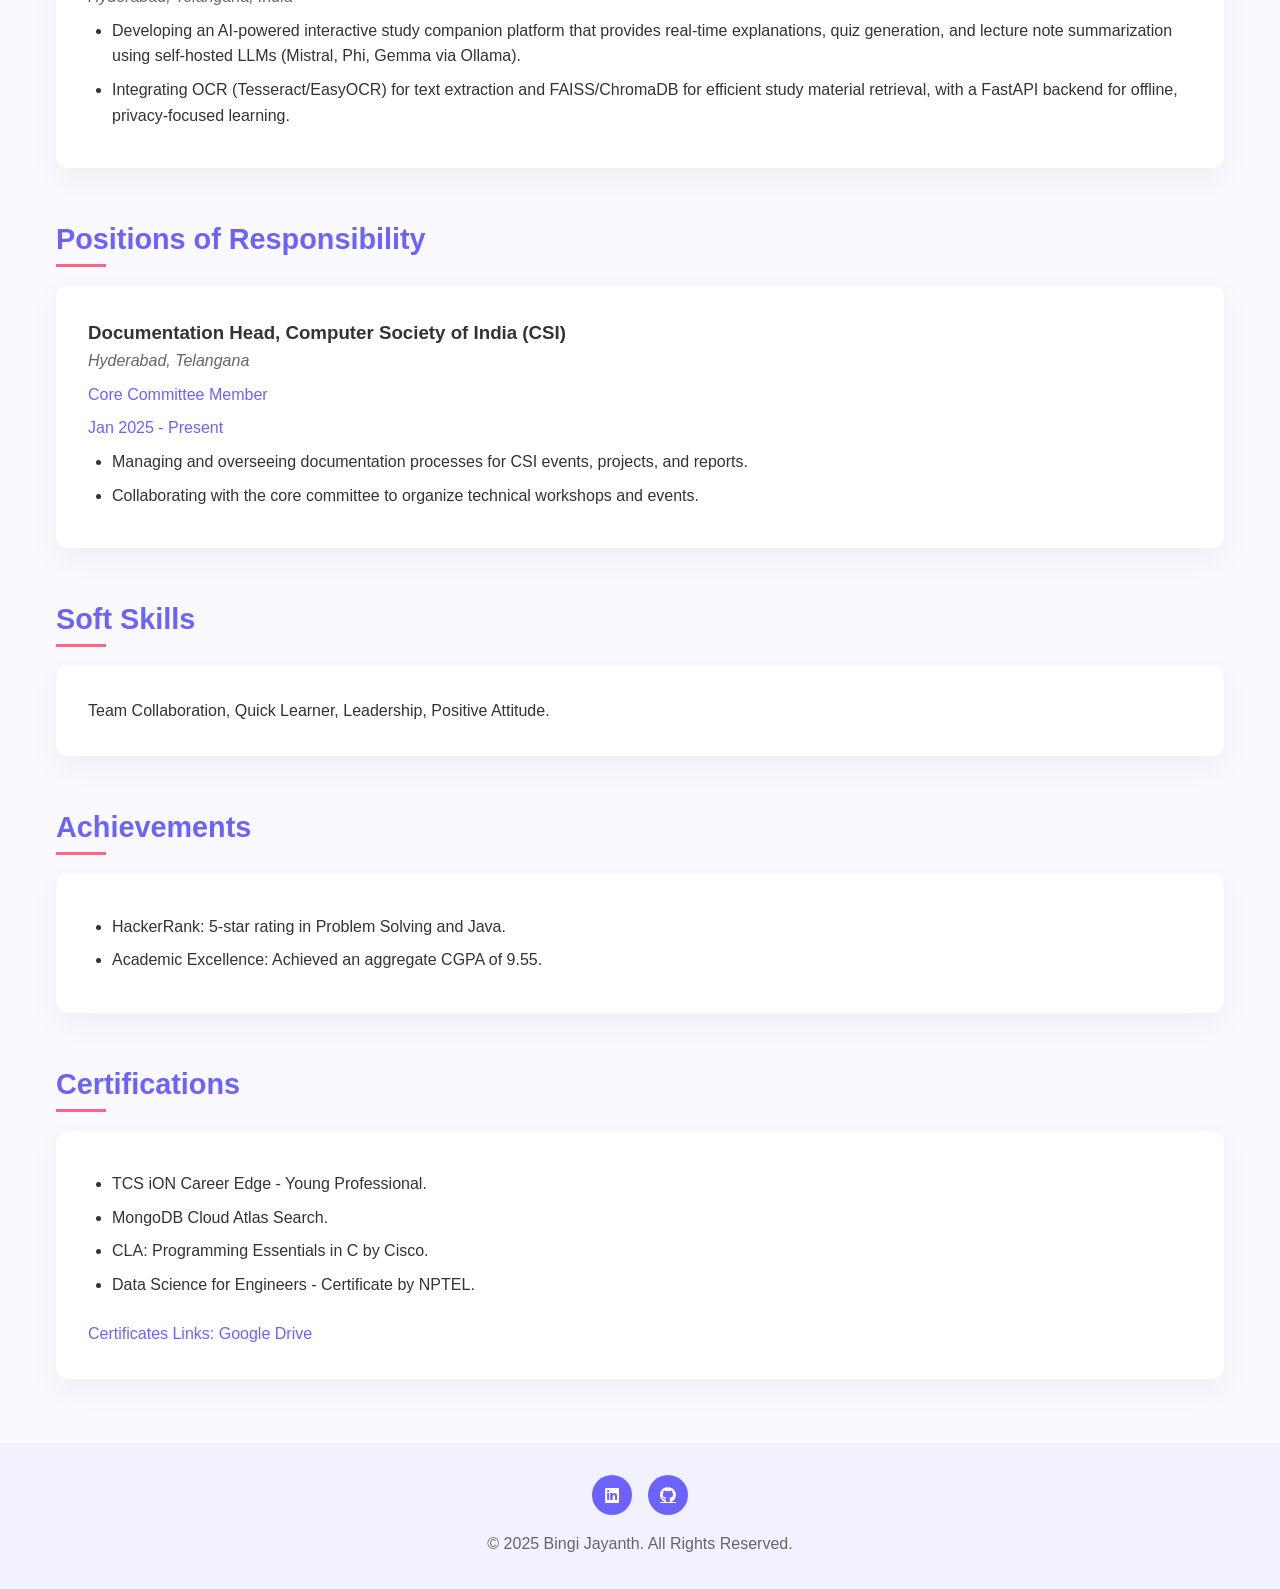
==== commit fdea052b: "Update index.html" ====
--- a/index.html
+++ b/index.html
@@ -19,7 +19,7 @@
                 <a href="https://github.com/jayanth217" target="_blank" class="nav-link">GitHub</a>
             </div>
             <div class="nav-right">
-                <a href="index.html" class="name">BINGI JAYANTH</a>
+                <a href="index.html" class="name">JAYANTH</a>
             </div>
         </nav>
     </header>
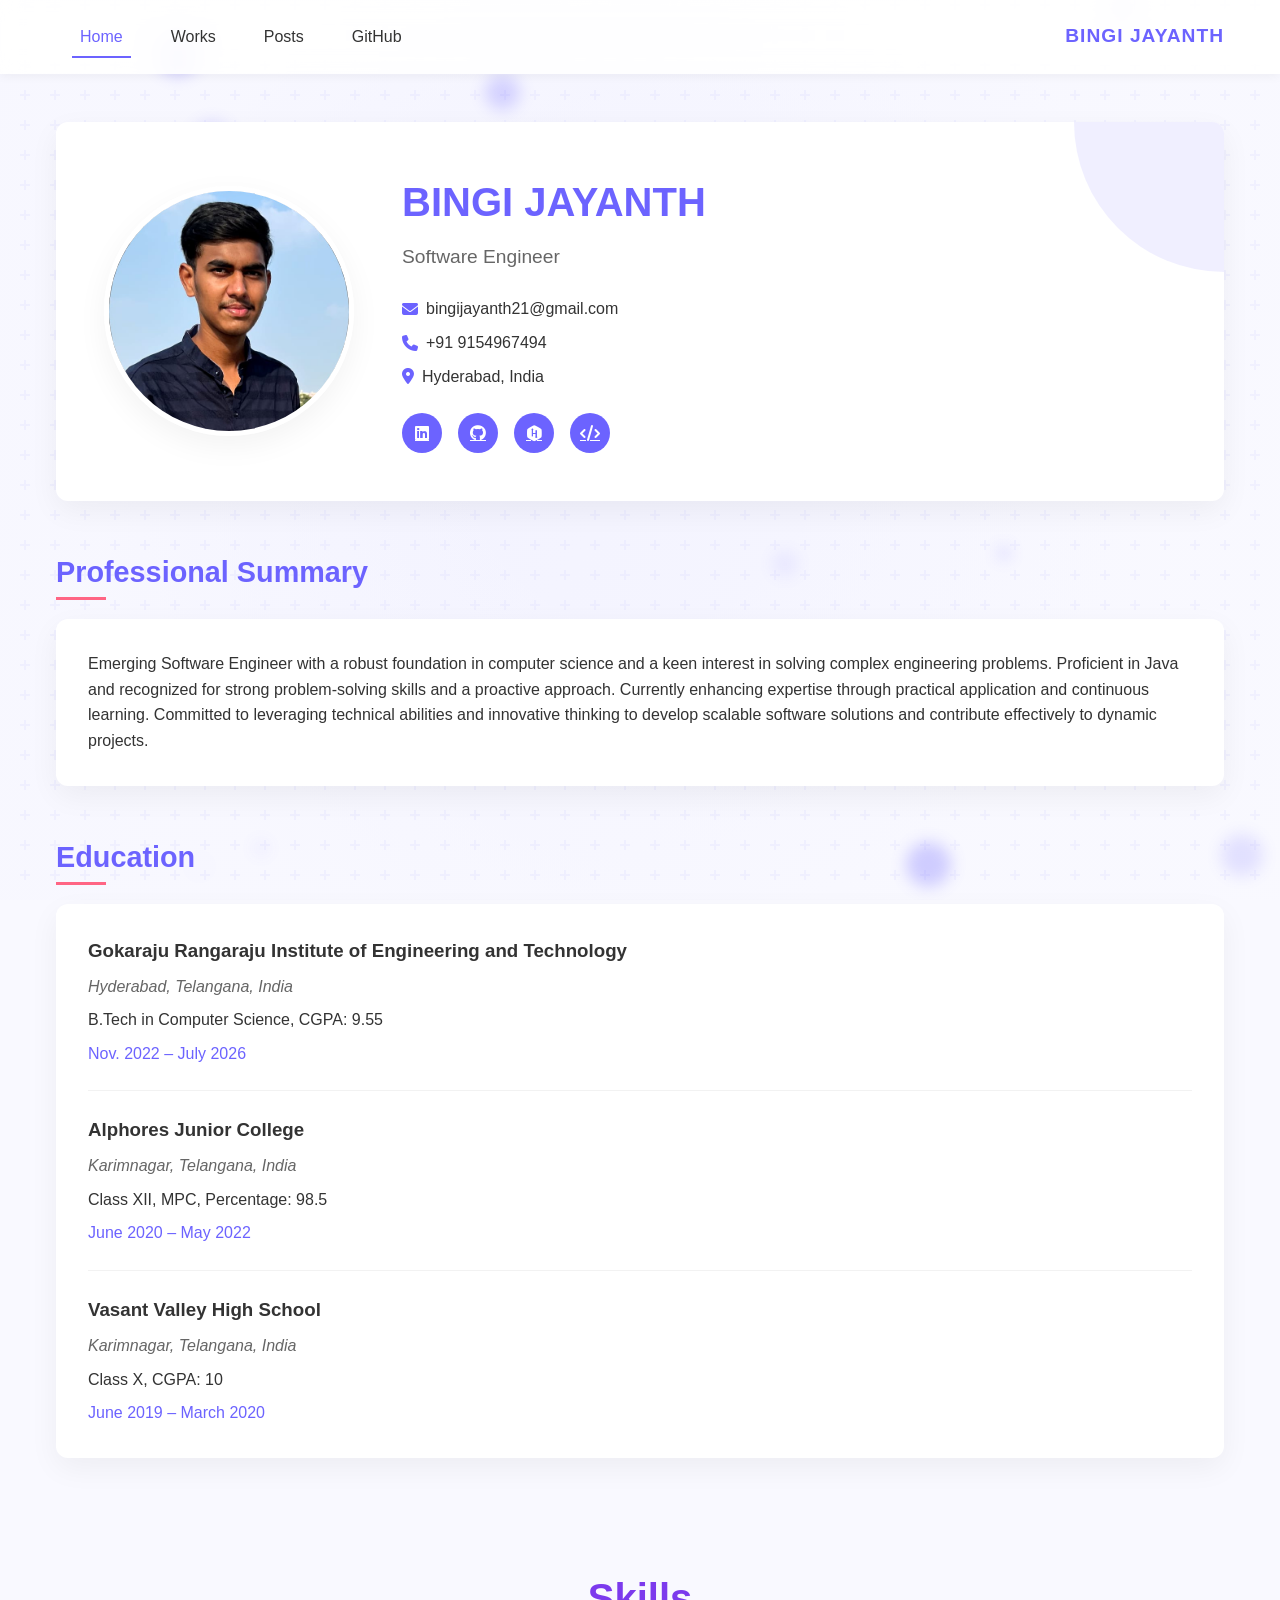
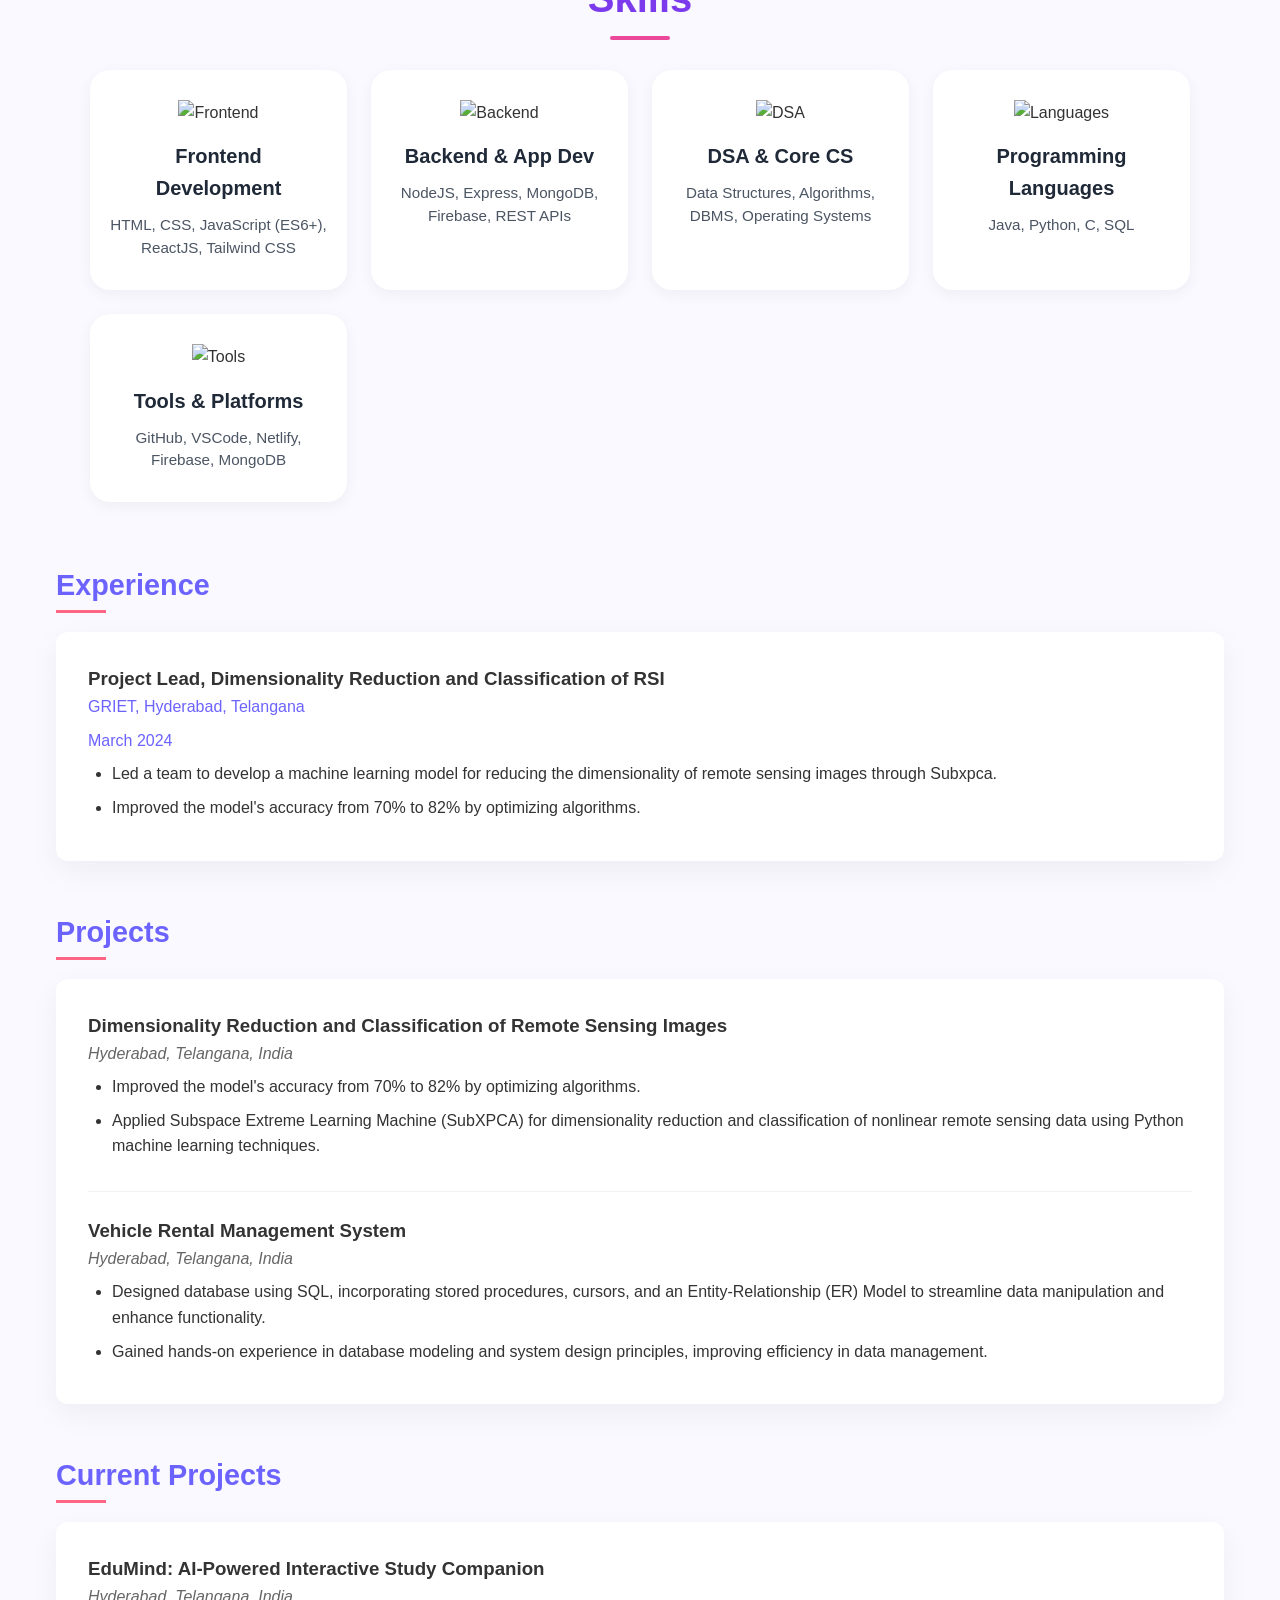
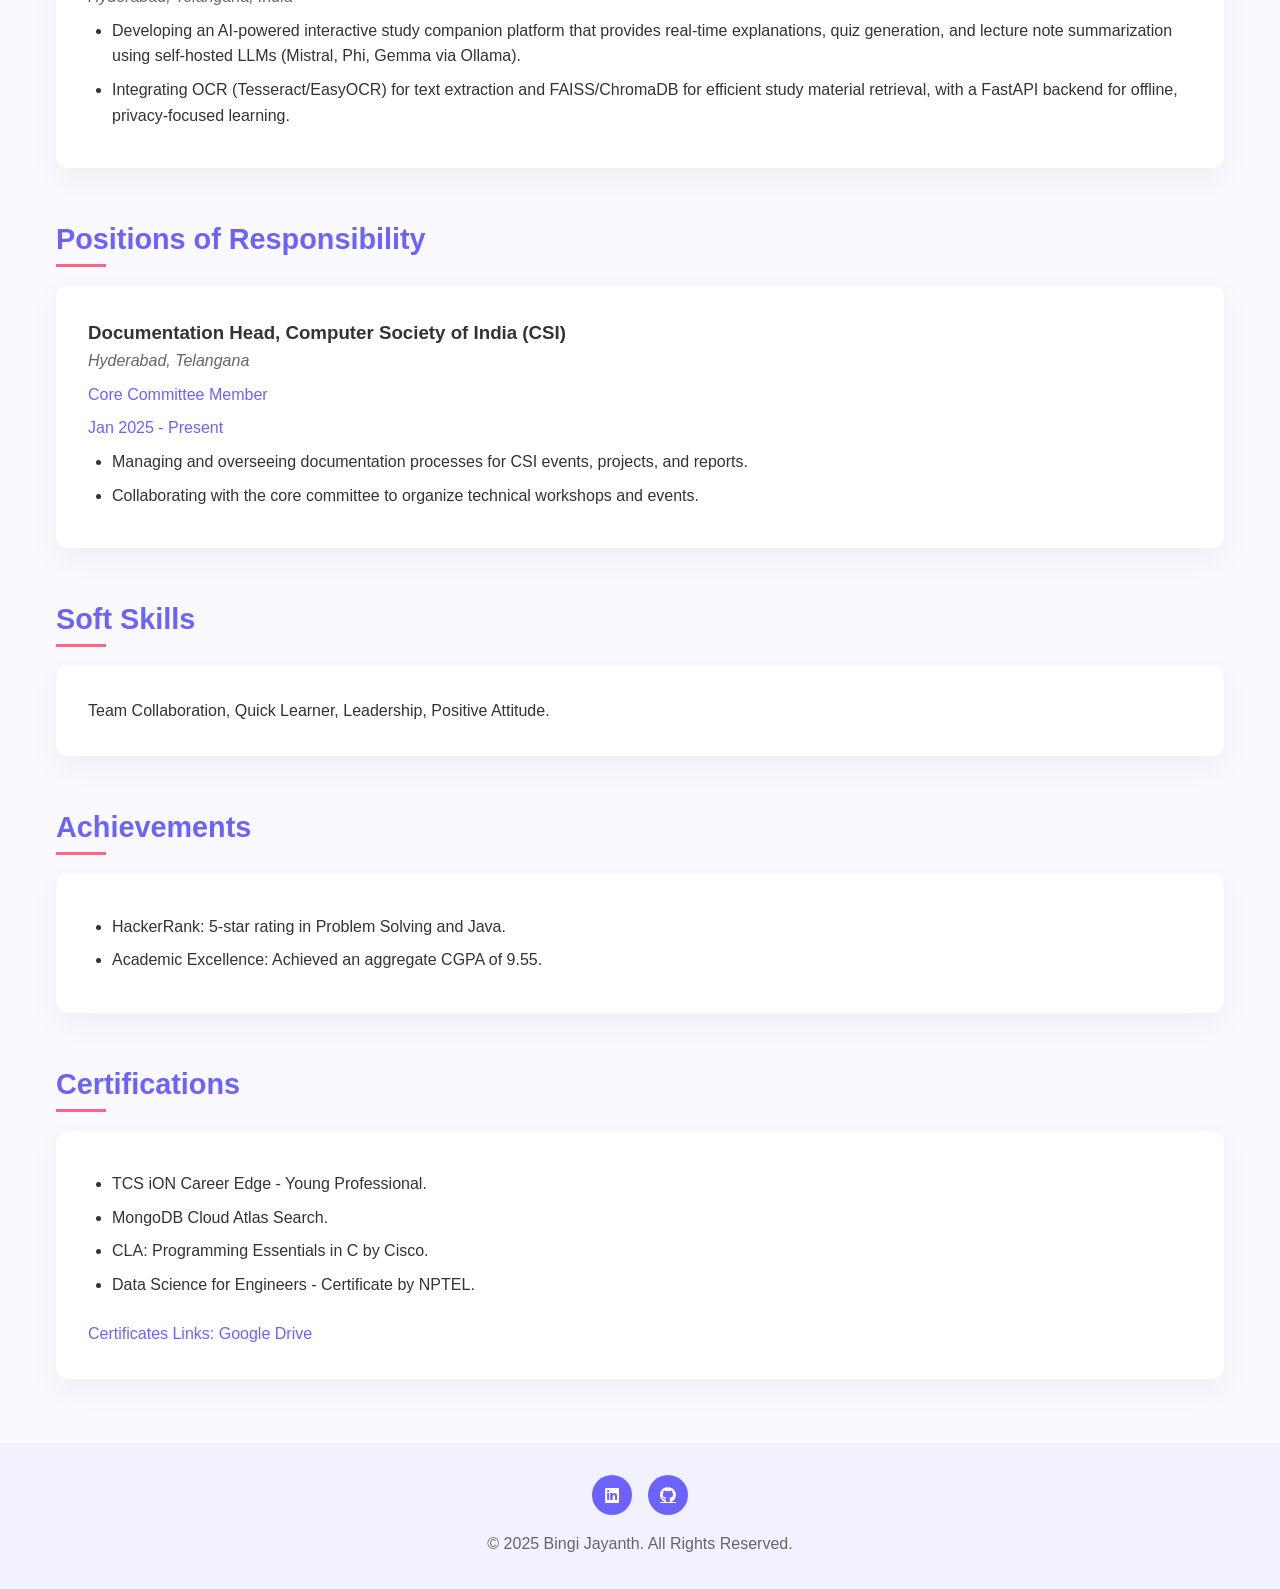
==== commit 183c2ea0: "Update index.html" ====
--- a/index.html
+++ b/index.html
@@ -19,7 +19,7 @@
                 <a href="https://github.com/jayanth217" target="_blank" class="nav-link">GitHub</a>
             </div>
             <div class="nav-right">
-                <a href="index.html" class="name">JAYANTH</a>
+                <a href="index.html" class="name">BINGI JAYANTH</a>
             </div>
         </nav>
     </header>
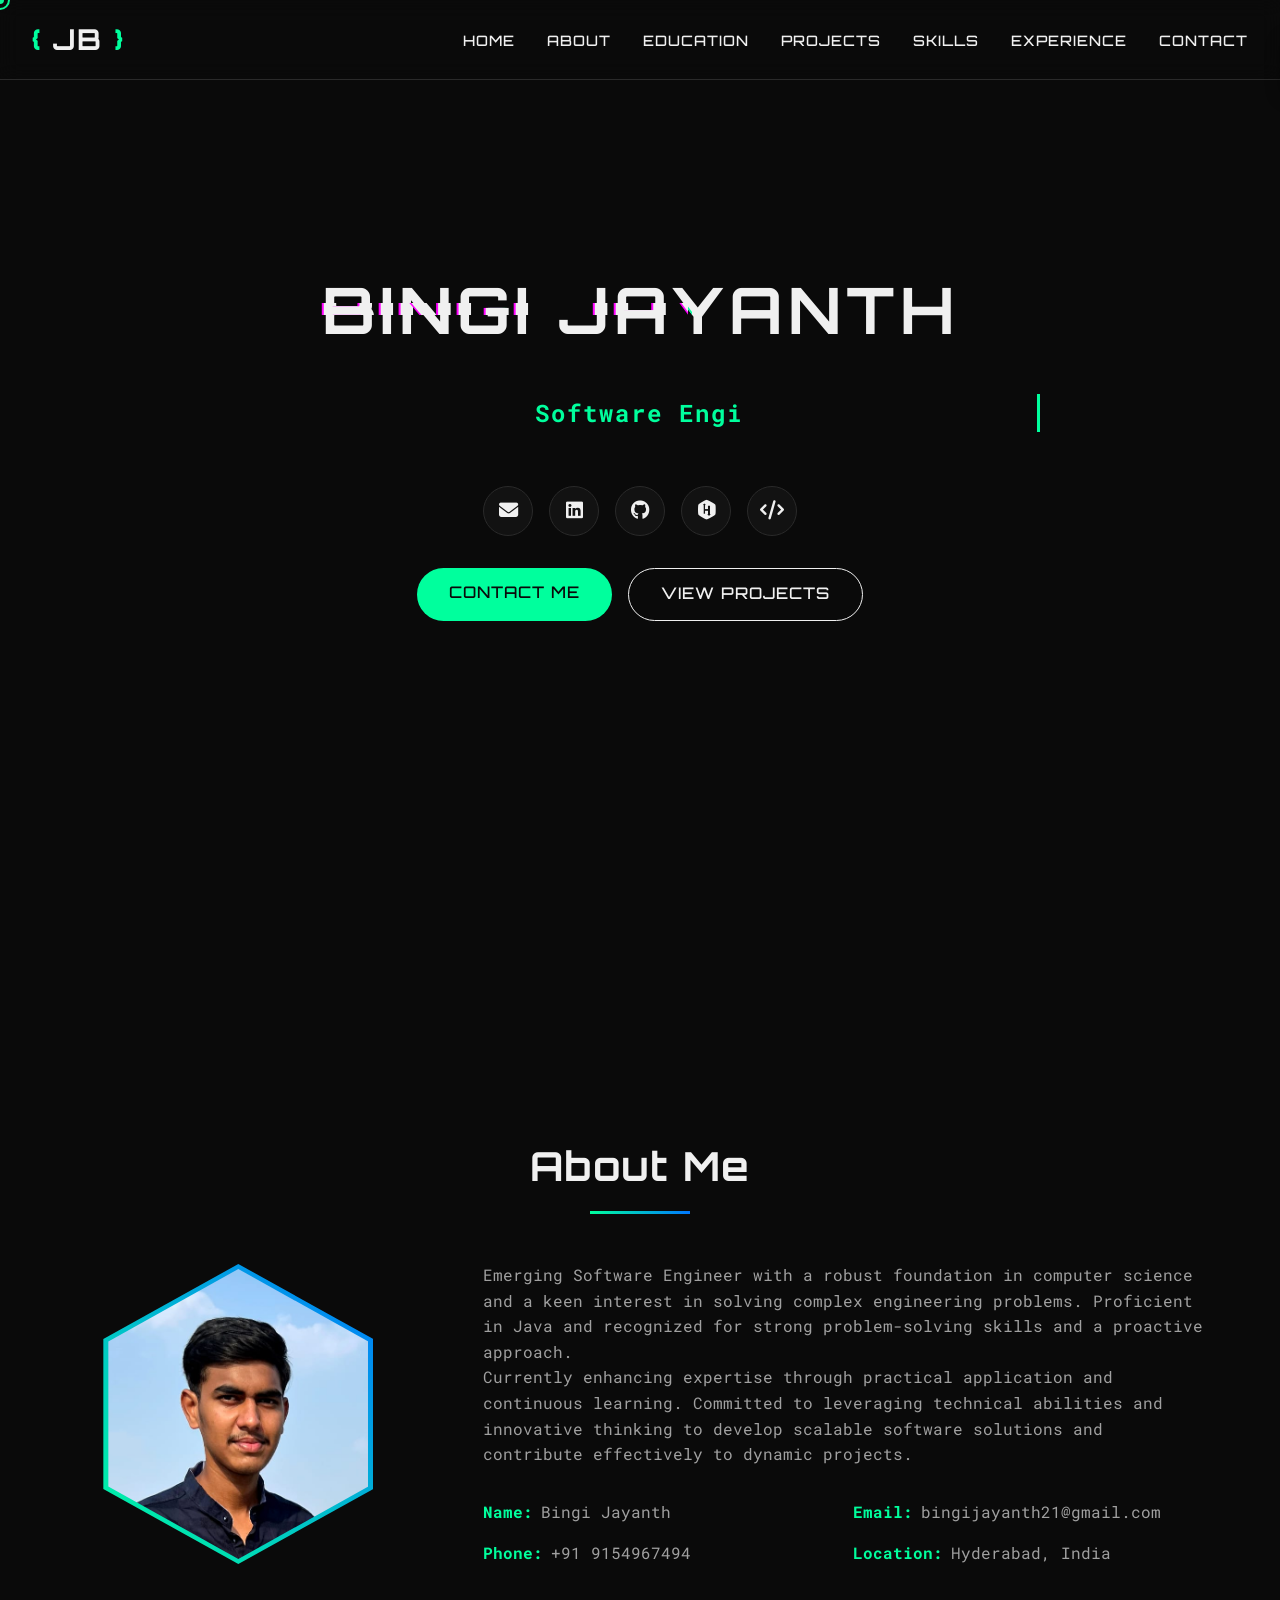
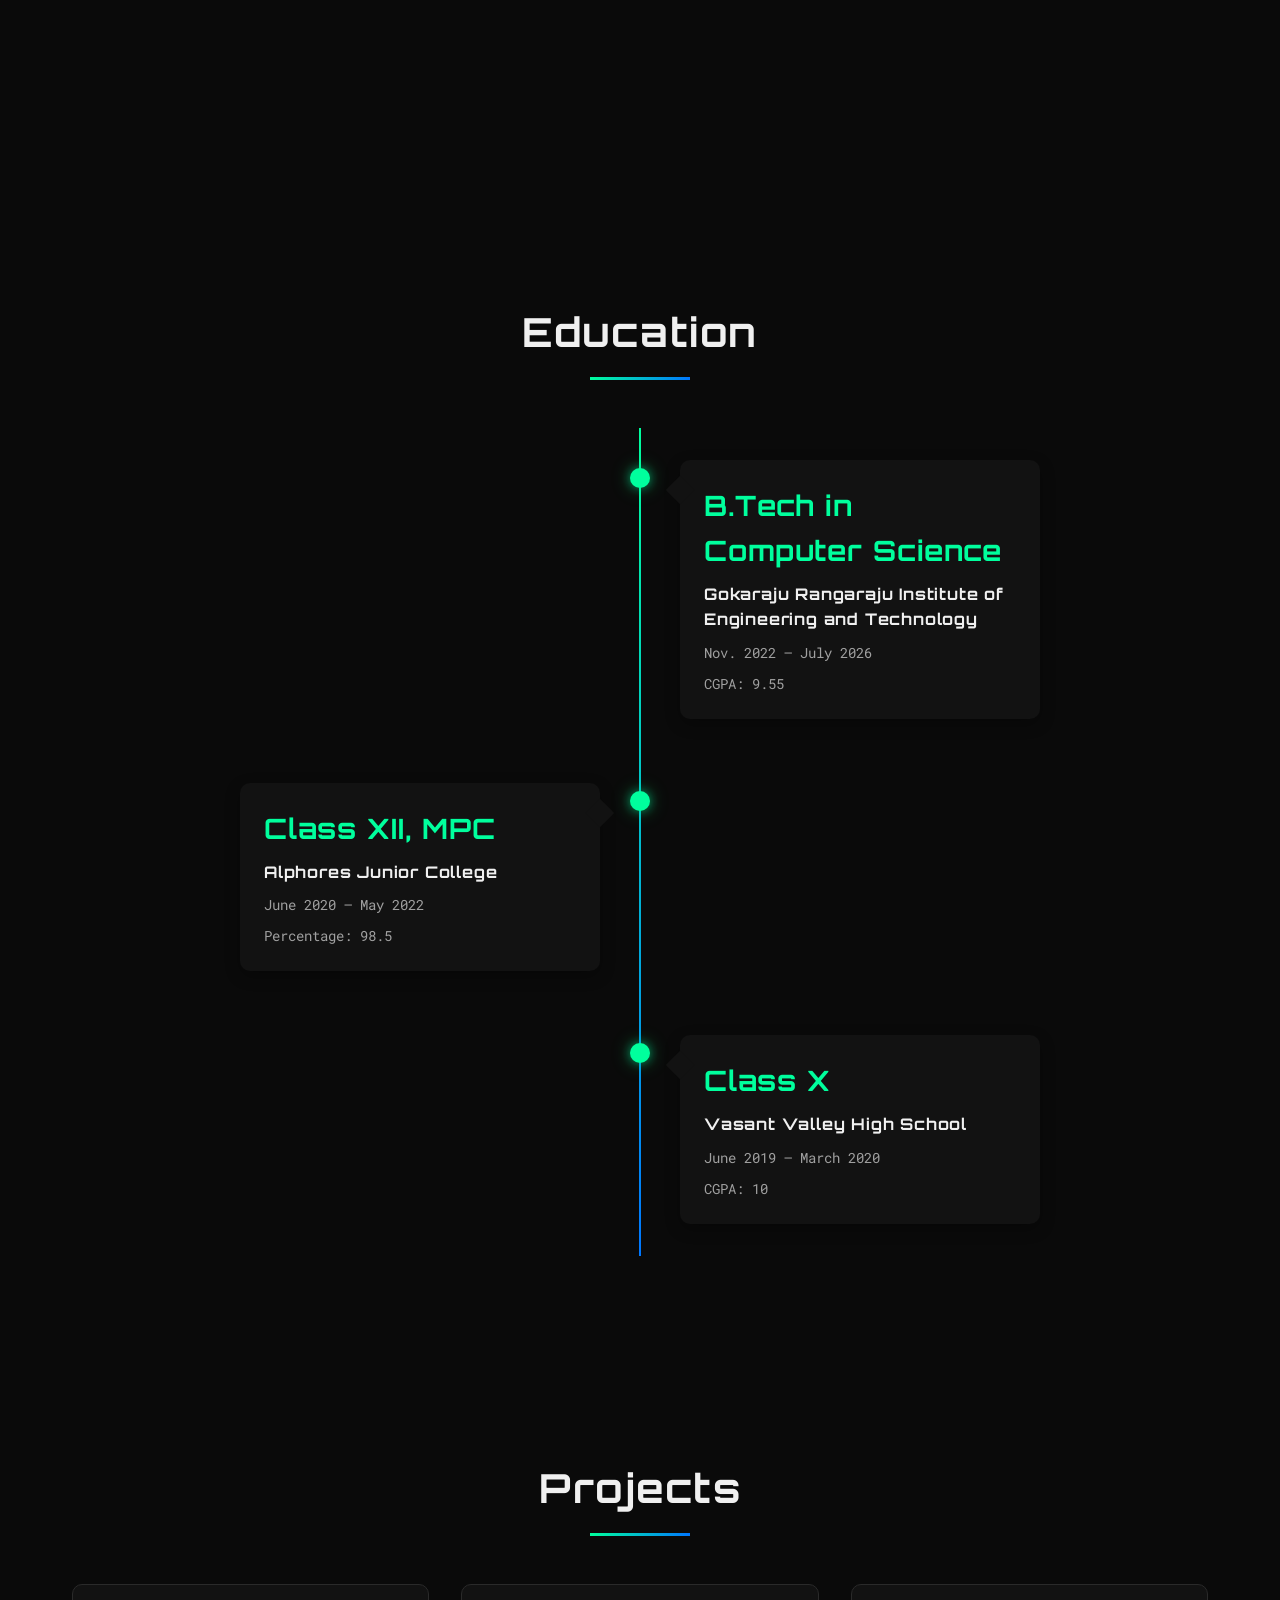
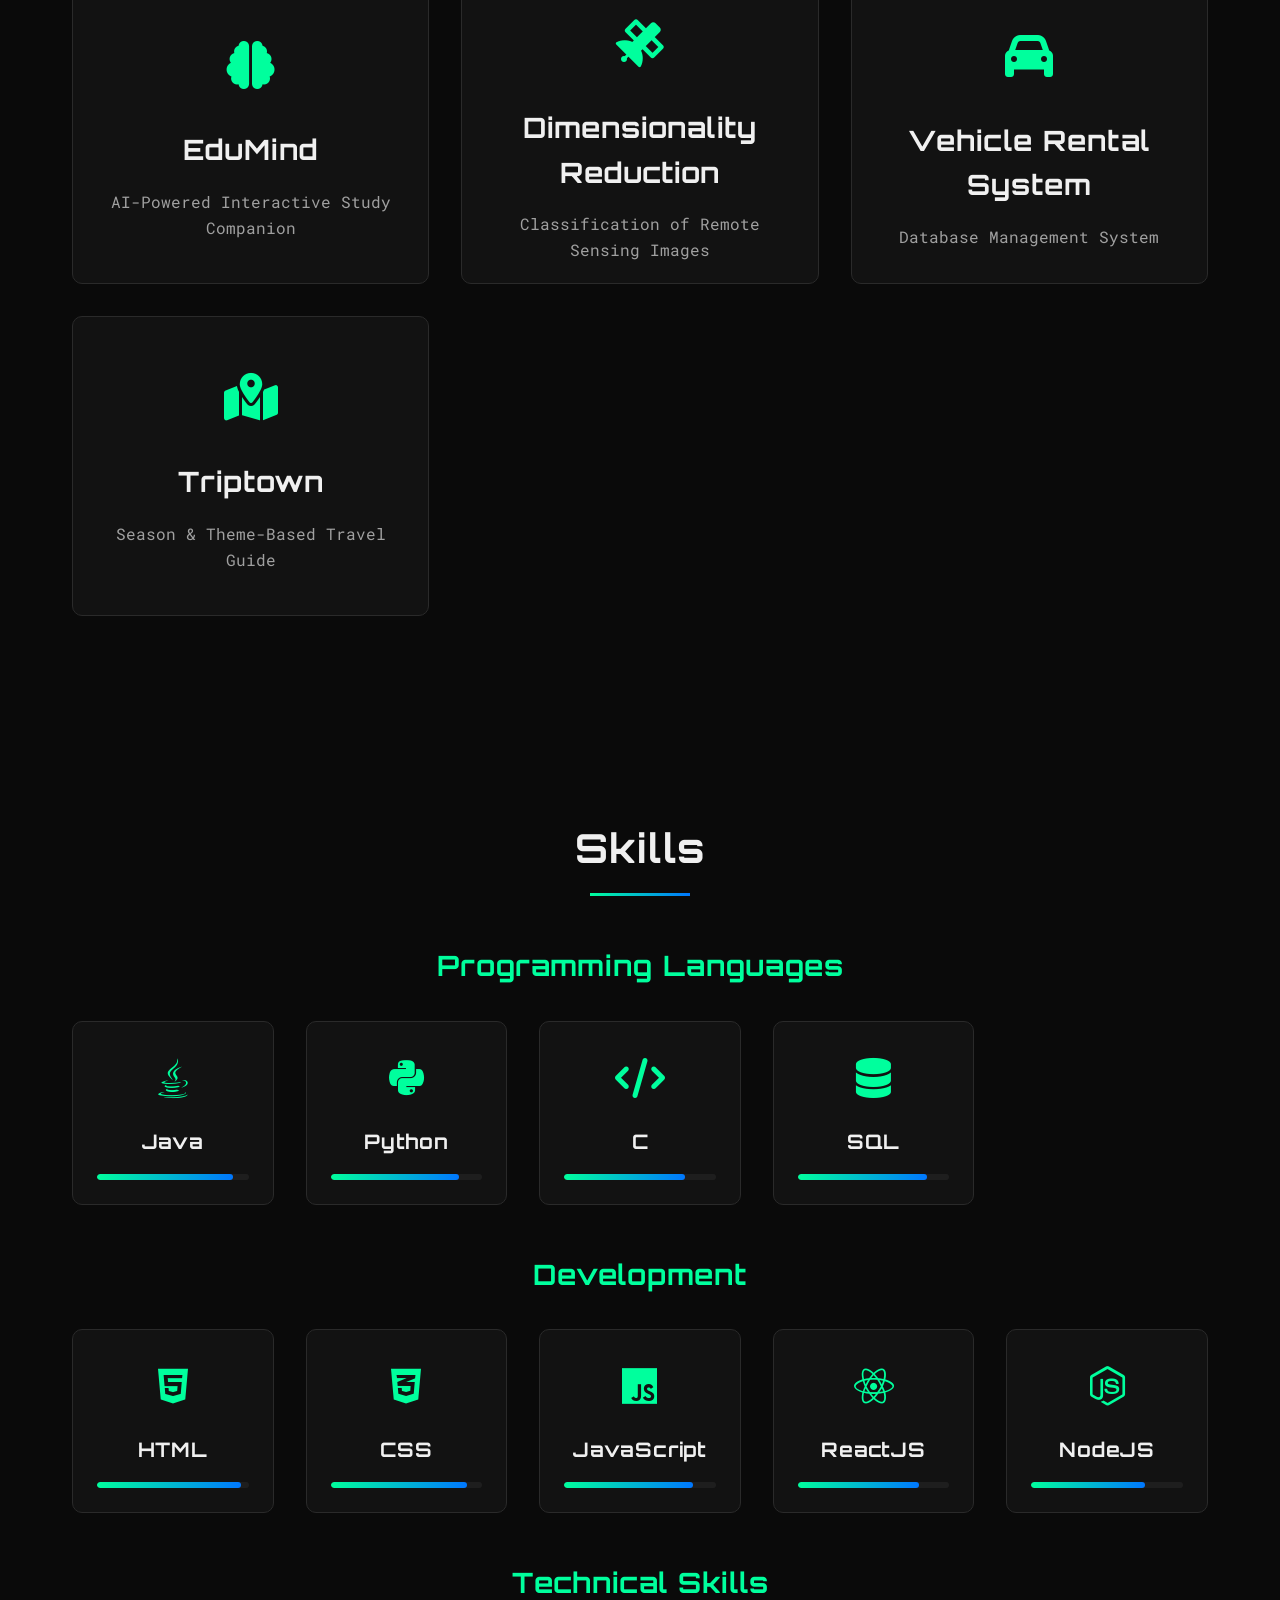
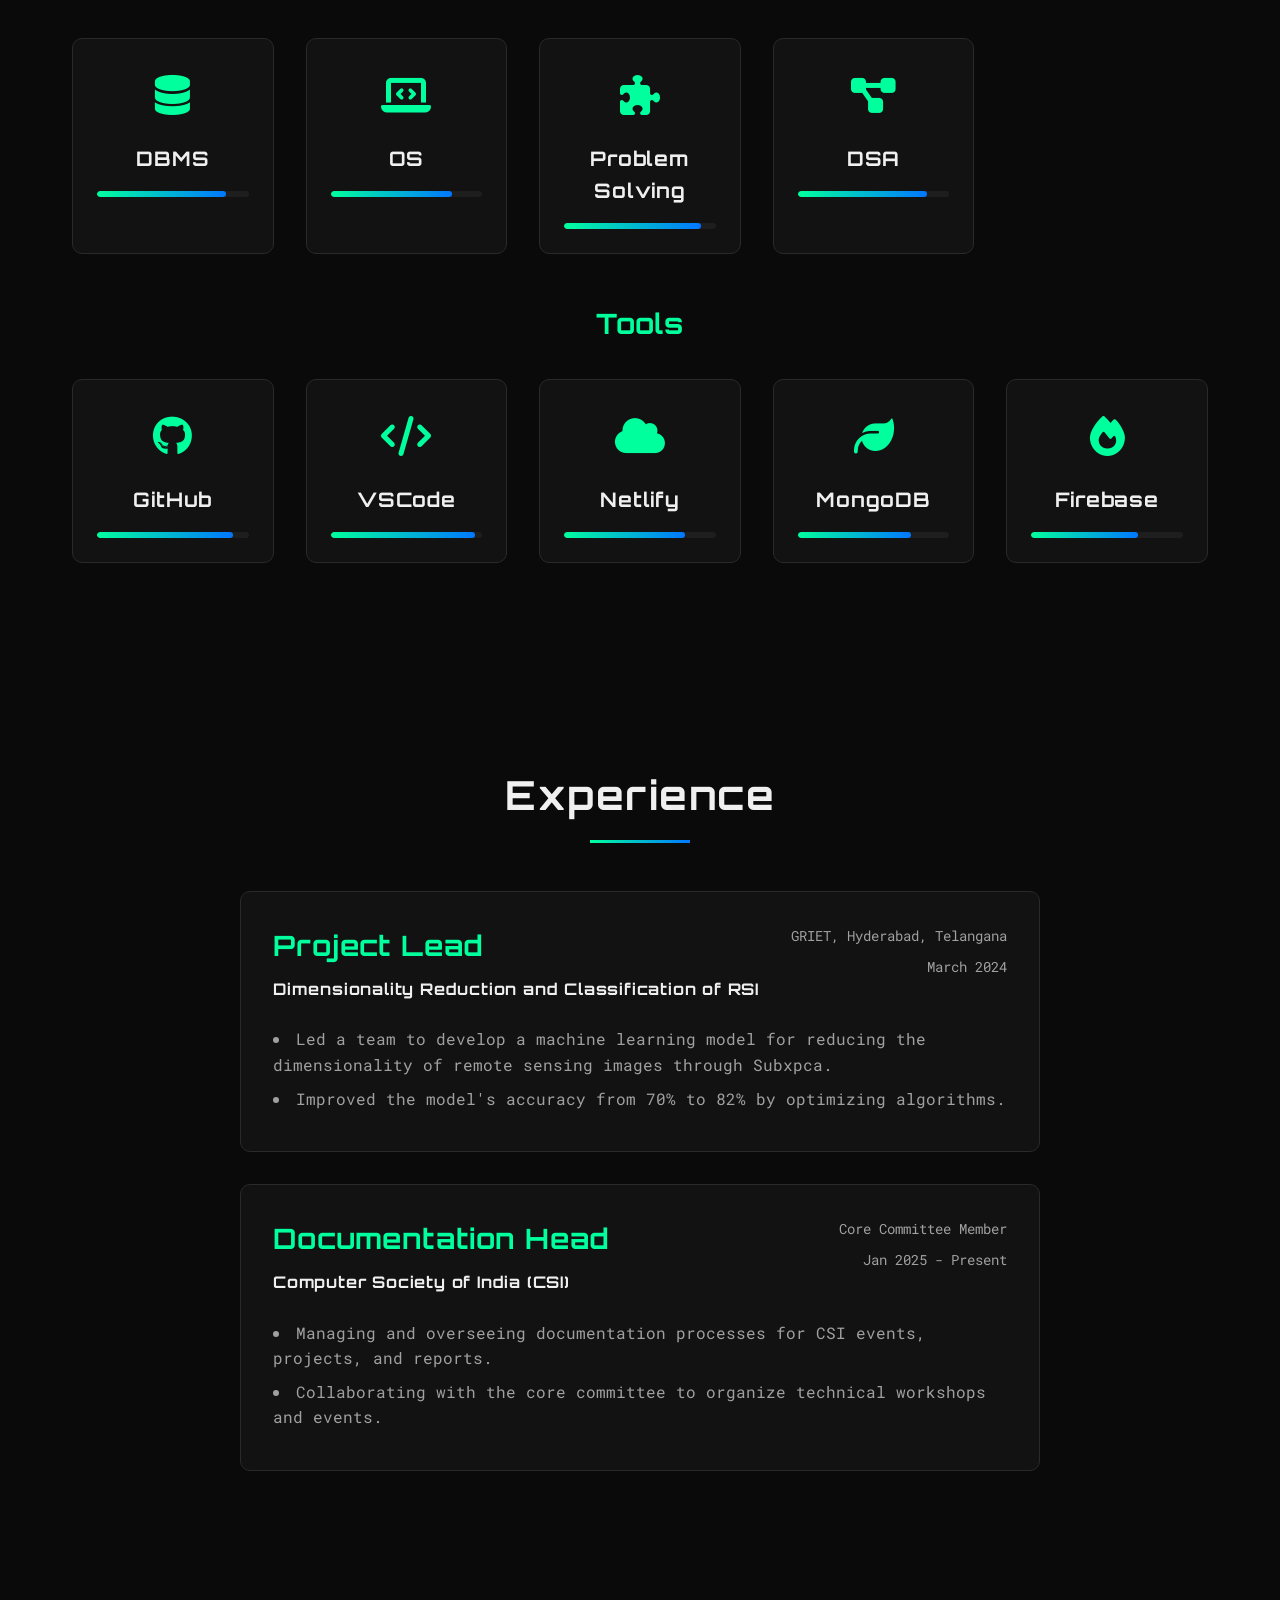
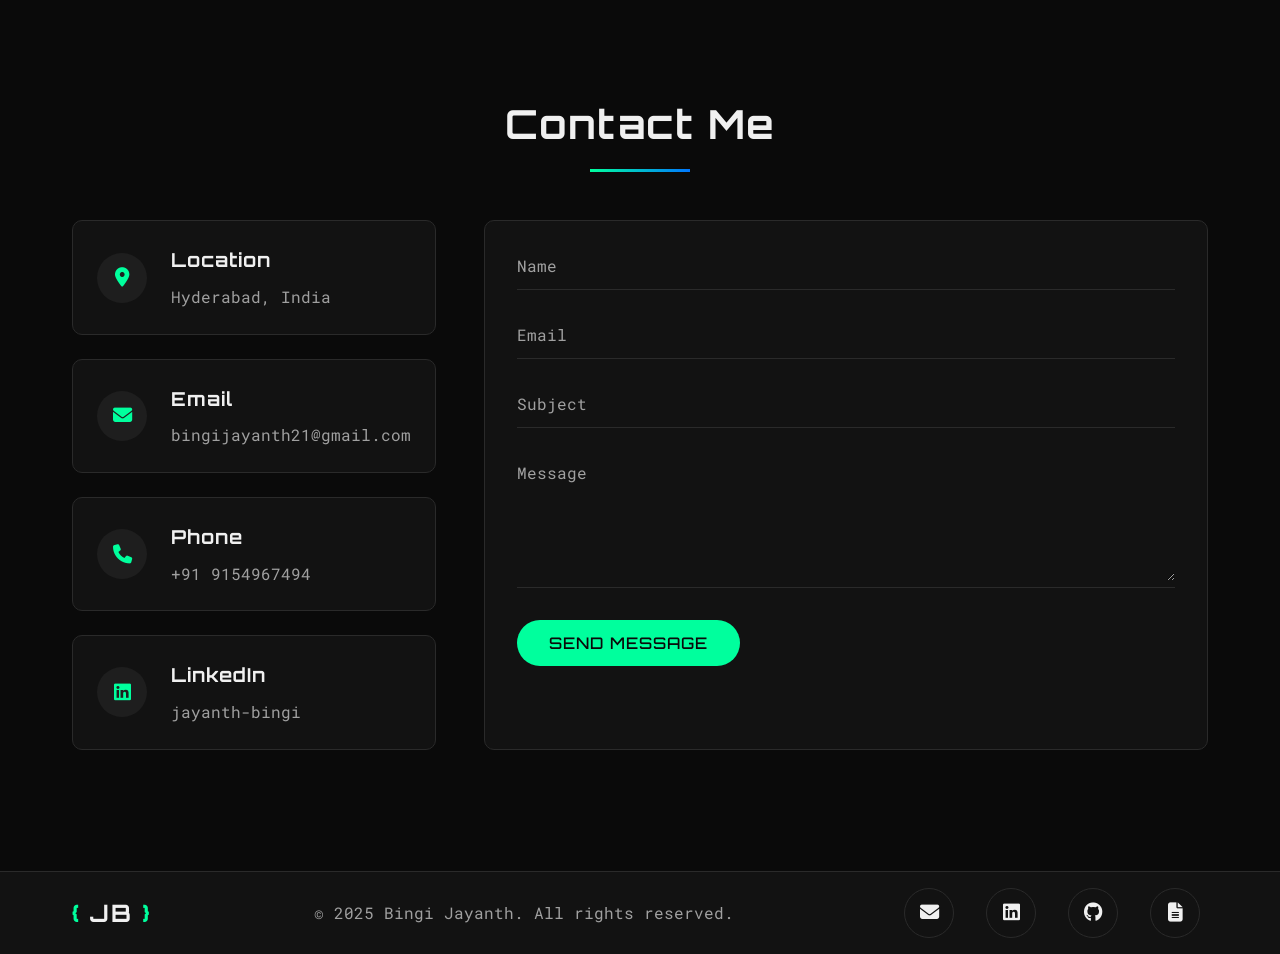
==== commit a319895f: "Add files via upload" ====
--- a/index.html
+++ b/index.html
@@ -3,227 +3,837 @@
 <head>
     <meta charset="UTF-8">
     <meta name="viewport" content="width=device-width, initial-scale=1.0">
-    <title>Bingi Jayanth - Portfolio</title>
-    <link rel="stylesheet" href="styles.css">
+    <title>Bingi Jayanth | Portfolio</title>
+    <link rel="stylesheet" href="css/styles.css">
+    <link rel="stylesheet" href="css/animations.css">
+    <link rel="stylesheet" href="css/responsive.css">
+    <link rel="preconnect" href="https://fonts.googleapis.com">
+    <link rel="preconnect" href="https://fonts.gstatic.com" crossorigin>
+    <link href="https://fonts.googleapis.com/css2?family=Orbitron:wght@400;500;600;700;800;900&family=Roboto+Mono:wght@300;400;500;600;700&display=swap" rel="stylesheet">
     <link rel="stylesheet" href="https://cdnjs.cloudflare.com/ajax/libs/font-awesome/6.4.0/css/all.min.css">
 </head>
 <body>
-    <div class="background-animation"></div>
-    
+    <div class="matrix-background">
+        <canvas id="matrix-canvas"></canvas>
+    </div>
+
+    <div class="cursor"></div>
+    <div class="cursor-follower"></div>
+
     <header>
+        <a href="index.html" class="logo-link">
+            <div class="logo">
+                <span class="bracket">{</span> JB <span class="bracket">}</span>
+            </div>
+        </a>
         <nav>
-            <div class="nav-left">
-                <a href="index.html" class="nav-link">Home</a>
-                <a href="projects.html" class="nav-link">Works</a>
-                <a href="#" class="nav-link">Posts</a>
-                <a href="https://github.com/jayanth217" target="_blank" class="nav-link">GitHub</a>
-            </div>
-            <div class="nav-right">
-                <a href="index.html" class="name">BINGI JAYANTH</a>
-            </div>
+            <div class="menu-btn">
+                <div class="menu-btn__burger"></div>
+            </div>
+            <ul class="nav-links">
+                <li><a href="#home" class="nav-link">Home</a></li>
+                <li><a href="#about" class="nav-link">About</a></li>
+                <li><a href="#education" class="nav-link">Education</a></li>
+                <li><a href="#projects" class="nav-link">Projects</a></li>
+                <li><a href="#skills" class="nav-link">Skills</a></li>
+                <li><a href="#experience" class="nav-link">Experience</a></li>
+                <li><a href="#contact" class="nav-link">Contact</a></li>
+            </ul>
         </nav>
     </header>
 
     <main>
-        <section class="hero">
-            <div class="hero-content">
-                <div class="profile-image">
-                    <img src="images/Jayanth.jpg" alt="Bingi Jayanth">
-                </div>
-                <div class="hero-text">
-                    <h1>BINGI JAYANTH</h1>
-                    <p class="subtitle">Software Engineer</p>
-                    <div class="contact-info">
-                        <p><i class="fas fa-envelope"></i> bingijayanth21@gmail.com</p>
-                        <p><i class="fas fa-phone"></i> +91 9154967494</p>
-                        <p><i class="fas fa-map-marker-alt"></i> Hyderabad, India</p>
+        <!-- Home Section -->
+        <section id="home" class="section">
+            <div class="container reveal-section">
+                <div class="home-content">
+                    <div class="glitch-wrapper">
+                        <h1 class="glitch" data-text="BINGI JAYANTH">BINGI JAYANTH</h1>
+                    </div>
+                    <div class="typewriter">
+                        <h2 id="typewriter-text"></h2>
                     </div>
                     <div class="social-links">
-                        <a href="https://linkedin.com/in/jayanth-bingi-b05bb3307" target="_blank"><i class="fab fa-linkedin"></i></a>
-                        <a href="https://github.com/jayanth217" target="_blank"><i class="fab fa-github"></i></a>
-                        <a href="https://www.hackerrank.com/profile/22241A0515_jayy" target="_blank"><i class="fab fa-hackerrank"></i></a>
-                        <a href="https://leetcode.com/jayanth2174/" target="_blank"><i class="fas fa-code"></i></a>
+                        <a href="mailto:bingijayanth21@gmail.com" class="social-icon" aria-label="Email">
+                            <i class="fas fa-envelope"></i>
+                        </a>
+                        <a href="https://linkedin.com/in/jayanth-bingi-b05bb3307" target="_blank" class="social-icon" aria-label="LinkedIn">
+                            <i class="fab fa-linkedin"></i>
+                        </a>
+                        <a href="https://github.com/jayanth217" target="_blank" class="social-icon" aria-label="GitHub">
+                            <i class="fab fa-github"></i>
+                        </a>
+                        <a href="https://hackerrank.com/22241a0515_jayy" target="_blank" class="social-icon" aria-label="HackerRank">
+                            <i class="fab fa-hackerrank"></i>
+                        </a>
+                        <a href="https://leetcode.com/jayanth2174" target="_blank" class="social-icon" aria-label="LeetCode">
+                            <i class="fas fa-code"></i>
+                        </a>
+                    </div>
+                    <div class="cta-buttons">
+                        <a href="#contact" class="btn primary-btn">Contact Me</a>
+                        <a href="#projects" class="btn secondary-btn">View Projects</a>
                     </div>
                 </div>
             </div>
         </section>
 
-        <section class="resume-section" id="summary">
-            <h2>Professional Summary</h2>
-            <div class="content-card">
-                <p>Emerging Software Engineer with a robust foundation in computer science and a keen interest in solving complex engineering problems. Proficient in Java and recognized for strong problem-solving skills and a proactive approach. Currently enhancing expertise through practical application and continuous learning. Committed to leveraging technical abilities and innovative thinking to develop scalable software solutions and contribute effectively to dynamic projects.</p>
+        <!-- About Section -->
+        <section id="about" class="section">
+            <div class="container reveal-section">
+                <h2 class="section-title">About Me</h2>
+                <div class="section-content">
+                    <div class="about-content">
+                        <div class="about-image">
+                            <div class="image-container">
+                                <div class="hexagon">
+                                    <div class="hexagon-inner">
+                                        <img src="images/Jayy.jpg" alt="Bingi Jayanth">
+                                    </div>
+                                </div>
+                            </div>
+                        </div>
+                        <div class="about-text">
+                            <p>Emerging Software Engineer with a robust foundation in computer science and a keen interest in solving complex engineering problems. Proficient in Java and recognized for strong problem-solving skills and a proactive approach.</p>
+                            <p>Currently enhancing expertise through practical application and continuous learning. Committed to leveraging technical abilities and innovative thinking to develop scalable software solutions and contribute effectively to dynamic projects.</p>
+                            <div class="about-details">
+                                <div class="detail">
+                                    <span class="detail-title">Name:</span>
+                                    <span class="detail-value">Bingi Jayanth</span>
+                                </div>
+                                <div class="detail">
+                                    <span class="detail-title">Email:</span>
+                                    <span class="detail-value">bingijayanth21@gmail.com</span>
+                                </div>
+                                <div class="detail">
+                                    <span class="detail-title">Phone:</span>
+                                    <span class="detail-value">+91 9154967494</span>
+                                </div>
+                                <div class="detail">
+                                    <span class="detail-title">Location:</span>
+                                    <span class="detail-value">Hyderabad, India</span>
+                                </div>
+                            </div>
+                        </div>
+                    </div>
+                </div>
             </div>
         </section>
 
-        <section class="resume-section" id="education">
-            <h2>Education</h2>
-            <div class="content-card">
-                <div class="education-item">
-                    <h3>Gokaraju Rangaraju Institute of Engineering and Technology</h3>
-                    <p class="location">Hyderabad, Telangana, India</p>
-                    <p class="degree">B.Tech in Computer Science, CGPA: 9.55</p>
-                    <p class="date">Nov. 2022 – July 2026</p>
-                </div>
-                <div class="education-item">
-                    <h3>Alphores Junior College</h3>
-                    <p class="location">Karimnagar, Telangana, India</p>
-                    <p class="degree">Class XII, MPC, Percentage: 98.5</p>
-                    <p class="date">June 2020 – May 2022</p>
-                </div>
-                <div class="education-item">
-                    <h3>Vasant Valley High School</h3>
-                    <p class="location">Karimnagar, Telangana, India</p>
-                    <p class="degree">Class X, CGPA: 10</p>
-                    <p class="date">June 2019 – March 2020</p>
+        <!-- Education Section -->
+        <section id="education" class="section">
+            <div class="container reveal-section">
+                <h2 class="section-title">Education</h2>
+                <div class="section-content">
+                    <div class="timeline">
+                        <div class="timeline-item">
+                            <div class="timeline-dot"></div>
+                            <div class="timeline-content">
+                                <h3>B.Tech in Computer Science</h3>
+                                <h4>Gokaraju Rangaraju Institute of Engineering and Technology</h4>
+                                <p class="timeline-date">Nov. 2022 – July 2026</p>
+                                <p class="timeline-description">CGPA: 9.55</p>
+                            </div>
+                        </div>
+                        <div class="timeline-item">
+                            <div class="timeline-dot"></div>
+                            <div class="timeline-content">
+                                <h3>Class XII, MPC</h3>
+                                <h4>Alphores Junior College</h4>
+                                <p class="timeline-date">June 2020 – May 2022</p>
+                                <p class="timeline-description">Percentage: 98.5</p>
+                            </div>
+                        </div>
+                        <div class="timeline-item">
+                            <div class="timeline-dot"></div>
+                            <div class="timeline-content">
+                                <h3>Class X</h3>
+                                <h4>Vasant Valley High School</h4>
+                                <p class="timeline-date">June 2019 – March 2020</p>
+                                <p class="timeline-description">CGPA: 10</p>
+                            </div>
+                        </div>
+                    </div>
                 </div>
             </div>
         </section>
 
-        <section class="skills-section">
-            <h2 class="section-title">Skills</h2>
-            <div class="skills-grid">
-          
-              <div class="skill-card">
-                <img src="https://img.icons8.com/color/96/000000/source-code.png" alt="Frontend">
-                <h3>Frontend Development</h3>
-                <p>HTML, CSS, JavaScript (ES6+), ReactJS, Tailwind CSS</p>
-              </div>
-          
-              <div class="skill-card">
-                <img src="https://img.icons8.com/fluency/96/000000/server.png" alt="Backend">
-                <h3>Backend & App Dev</h3>
-                <p>NodeJS, Express, MongoDB, Firebase, REST APIs</p>
-              </div>
-          
-              <div class="skill-card">
-                <img src="https://img.icons8.com/fluency/96/000000/artificial-intelligence.png" alt="DSA">
-                <h3>DSA & Core CS</h3>
-                <p>Data Structures, Algorithms, DBMS, Operating Systems</p>
-              </div>
-          
-              <div class="skill-card">
-                <img src="https://img.icons8.com/color/96/000000/code.png" alt="Languages">
-                <h3>Programming Languages</h3>
-                <p>Java, Python, C, SQL</p>
-              </div>
-          
-              <div class="skill-card">
-                <img src="https://img.icons8.com/office/80/settings--v1.png" alt="Tools">
-                <h3>Tools & Platforms</h3>
-                <p>GitHub, VSCode, Netlify, Firebase, MongoDB</p>
-              </div>
-          
-            </div>
-          </section>
-
-        <section class="resume-section" id="experience">
-            <h2>Experience</h2>
-            <div class="content-card">
-                <div class="experience-item">
-                    <h3>Project Lead, Dimensionality Reduction and Classification of RSI</h3>
-                    <p class="company">GRIET, Hyderabad, Telangana</p>
-                    <p class="date">March 2024</p>
-                    <ul>
-                        <li>Led a team to develop a machine learning model for reducing the dimensionality of remote sensing images through Subxpca.</li>
-                        <li>Improved the model's accuracy from 70% to 82% by optimizing algorithms.</li>
-                    </ul>
-                </div>
-            </div>
+        <!-- Projects Section -->
+        <section id="projects" class="section">
+            <div class="container reveal-section">
+                <h2 class="section-title">Projects</h2>
+                <div class="section-content">
+                    <div class="projects-grid">
+                        <div class="project-card" data-project="project1">
+                            <div class="project-card-inner">
+                                <div class="project-card-front">
+                                    <div class="project-icon">
+                                        <i class="fas fa-brain"></i>
+                                    </div>
+                                    <h3>EduMind</h3>
+                                    <p>AI-Powered Interactive Study Companion</p>
+                                </div>
+                                <div class="project-card-back">
+                                    <h3>EduMind</h3>
+                                    <p>AI-powered interactive study companion platform with real-time explanations, quiz generation, and lecture note summarization.</p>
+                                    <button class="btn project-btn">Learn More</button>
+                                </div>
+                            </div>
+                        </div>
+                        <div class="project-card" data-project="project2">
+                            <div class="project-card-inner">
+                                <div class="project-card-front">
+                                    <div class="project-icon">
+                                        <i class="fas fa-satellite"></i>
+                                    </div>
+                                    <h3>Dimensionality Reduction</h3>
+                                    <p>Classification of Remote Sensing Images</p>
+                                </div>
+                                <div class="project-card-back">
+                                    <h3>Dimensionality Reduction</h3>
+                                    <p>Used SubXPCA for nonlinear remote sensing data classification and dimensionality reduction.</p>
+                                    <button class="btn project-btn">Learn More</button>
+                                </div>
+                            </div>
+                        </div>
+                        <div class="project-card" data-project="project3">
+                            <div class="project-card-inner">
+                                <div class="project-card-front">
+                                    <div class="project-icon">
+                                        <i class="fas fa-car"></i>
+                                    </div>
+                                    <h3>Vehicle Rental System</h3>
+                                    <p>Database Management System</p>
+                                </div>
+                                <div class="project-card-back">
+                                    <h3>Vehicle Rental System</h3>
+                                    <p>Designed SQL database with stored procedures, cursors, and ER model for efficient data handling</p>
+                                    <button class="btn project-btn">Learn More</button>
+                                </div>
+                            </div>
+                        </div>
+                        <div class="project-card" data-project="project4">
+                            <div class="project-card-inner">
+                                <div class="project-card-front">
+                                    <div class="project-icon">
+                                        <i class="fas fa-map-marked-alt"></i>
+                                    </div>
+                                    <h3>Triptown</h3>
+                                    <p>Season & Theme-Based Travel Guide</p>
+                                </div>
+                                <div class="project-card-back">
+                                    <h3>Triptown</h3>
+                                    <p>Developed a dynamic travel recommendation platform that categorizes destinations based on seasons and user-selected themes.</p>
+                                    <button class="btn project-btn">Learn More</button>
+                                </div>
+                            </div>
+                        </div>
+
+                    </div>
+                </div>
+            </div>
+
+            <!-- Project Modals -->
+            <div class="modal" id="project1-modal">
+    <div class="modal-content">
+        <span class="close-modal">&times;</span>
+        <h2>EduMind: AI-Powered Interactive Study Companion</h2>
+        <div class="modal-body">
+            <div class="modal-image-carousel">
+                <div class="carousel-container">
+                    <button class="carousel-btn prev-btn" aria-label="Previous image">
+                        <i class="fas fa-chevron-left"></i>
+                    </button>
+                    <div class="carousel-images">
+                        <img src="images/Edumind.jpg" alt="EduMind Project - Main Interface" class="carousel-image active">
+                        <img src="images/Dashboard.jpg" alt="EduMind Dashboard" class="carousel-image">
+                        <img src="images/AI_chat.png" alt="Quiz Generation Feature" class="carousel-image">
+                        <img src="images/summarization.png" alt="Note Summarization" class="carousel-image">
+                    </div>
+                    <button class="carousel-btn next-btn" aria-label="Next image">
+                        <i class="fas fa-chevron-right"></i>
+                    </button>
+                </div>
+                <div class="carousel-indicators">
+                    <span class="indicator active" data-slide="0"></span>
+                    <span class="indicator" data-slide="1"></span>
+                    <span class="indicator" data-slide="2"></span>
+                    <span class="indicator" data-slide="3"></span>
+                </div>
+            </div>
+            <div class="modal-details">
+                <h3>Project Overview</h3>
+                <p>Developing an AI-powered interactive study companion platform that provides real-time explanations, quiz generation, and lecture note summarization using self-hosted LLMs (Mistral, Phi, Gemma via Ollama).</p>
+                <h3>Technologies Used</h3>
+                <ul class="tech-list">
+                    <li>Self-hosted LLMs (Mistral, Phi, Gemma)</li>
+                    <li>FAISS/ChromaDB</li>
+                    <li>FastAPI Backend</li>
+                    <li>NodeJS</li>
+                    <li>Python</li>
+                </ul>
+                <h3>Key Features</h3>
+                <ul>
+                    <li>Real-time explanations</li>
+                    <li>Quiz generation</li>
+                    <li>Lecture note summarization</li>
+                    <li>Search Materials</li>
+                    <li>Privacy-focused learning</li>
+                </ul>
+                <div class="project-actions">
+                    <a href="https://github.com/jayanth217/Edumind" target="_blank" class="btn primary-btn github-btn">
+                        <i class="fab fa-github"></i> View on GitHub
+                    </a>
+                </div>
+            </div>
+        </div>
+    </div>
+</div>
+
+<div class="modal" id="project2-modal">
+    <div class="modal-content">
+        <span class="close-modal">&times;</span>
+        <h2>Dimensionality Reduction and Classification of Remote Sensing Images</h2>
+        <div class="modal-body">
+            <div class="modal-image-carousel">
+                <div class="carousel-container">
+                    <button class="carousel-btn prev-btn" aria-label="Previous image">
+                        <i class="fas fa-chevron-left"></i>
+                    </button>
+                    <div class="carousel-images">
+                        <img src="images/RSI_0.png" alt="Remote Sensing Analysis" class="carousel-image active">
+                        <img src="images/RSI_2.jpg" alt="Data Visualization" class="carousel-image">
+                        <img src="images/RSI_1.jpg" alt="Algorithm Performance" class="carousel-image">
+                    </div>
+                    <button class="carousel-btn next-btn" aria-label="Next image">
+                        <i class="fas fa-chevron-right"></i>
+                    </button>
+                </div>
+                <div class="carousel-indicators">
+                    <span class="indicator active" data-slide="0"></span>
+                    <span class="indicator" data-slide="1"></span>
+                    <span class="indicator" data-slide="2"></span>
+                </div>
+            </div>
+            <div class="modal-details">
+                <h3>Project Overview</h3>
+                <p>Applied Subspace Extreme Learning Machine (SubXPCA) for dimensionality reduction and classification of nonlinear remote sensing data using Python machine learning techniques.</p>
+                <h3>Technologies Used</h3>
+                <ul class="tech-list">
+                    <li>Python</li>
+                    <li>Machine Learning</li>
+                    <li>SubXPCA Algorithm</li>
+                    <li>Remote Sensing Data Analysis</li>
+                </ul>
+                <h3>Key Achievements</h3>
+                <ul>
+                    <li>Improved model accuracy from 70% to 82%</li>
+                    <li>Optimized algorithms for better performance</li>
+                    <li>Led a team to develop the machine learning model</li>
+                </ul>
+                <div class="project-actions">
+                    <a href="https://github.com/jayanth217/Dimensionality-Reduction-and-Classification-in-RSI" target="_blank" class="btn primary-btn github-btn">
+                        <i class="fab fa-github"></i> View on GitHub
+                    </a>
+                    <a href="https://drive.google.com/file/d/1isCttZPNW_PihFb0DB6_1SN6urvvhgo5/view?usp=sharing" target="_blank" class="btn primary-btn github-btn">
+                        <i class="fas fa-file-alt"></i> Documentation
+                    </a>
+                </div>
+                
+            </div>
+        </div>
+    </div>
+</div>
+
+<div class="modal" id="project3-modal">
+    <div class="modal-content">
+        <span class="close-modal">&times;</span>
+        <h2>Vehicle Rental Management System</h2>
+        <div class="modal-body">
+            <div class="modal-image-carousel">
+                <div class="carousel-container">
+                    <button class="carousel-btn prev-btn" aria-label="Previous image">
+                        <i class="fas fa-chevron-left"></i>
+                    </button>
+                    <div class="carousel-images">
+                        <img src="images/vechile.jpg" alt="Database Schema" class="carousel-image active">
+                        <!-- <img src="/placeholder.svg?height=300&width=500&text=Admin+Dashboard" alt="Admin Dashboard" class="carousel-image">
+                        <img src="/placeholder.svg?height=300&width=500&text=Rental+Interface" alt="Rental Interface" class="carousel-image">
+                        <img src="/placeholder.svg?height=300&width=500&text=Reports+Analytics" alt="Reports and Analytics" class="carousel-image"> -->
+                    </div>
+                    <button class="carousel-btn next-btn" aria-label="Next image">
+                        <i class="fas fa-chevron-right"></i>
+                    </button>
+                </div>
+                <div class="carousel-indicators">
+                    <span class="indicator active" data-slide="0"></span>
+                    <!-- <span class="indicator" data-slide="1"></span>
+                    <span class="indicator" data-slide="2"></span>
+                    <span class="indicator" data-slide="3"></span> -->
+                </div>
+            </div>
+            <div class="modal-details">
+                <h3>Project Overview</h3>
+                <p>Designed database using SQL, incorporating stored procedures, cursors, and an Entity-Relationship (ER) Model to streamline data manipulation and enhance functionality.</p>
+                <h3>Technologies Used</h3>
+                <ul class="tech-list">
+                    <li>SQL</li>
+                    <li>Database Design</li>
+                    <li>Stored Procedures</li>
+                    <li>ER Modeling</li>
+                </ul>
+                <h3>Key Features</h3>
+                <ul>
+                    <li>Efficient data management</li>
+                    <li>Streamlined data manipulation</li>
+                    <li>Enhanced system functionality</li>
+                    <li>Practical database modeling experience</li>
+                </ul>
+                <div class="project-actions">
+                    <a href="https://github.com/bingijayanth" target="_blank" class="btn primary-btn github-btn">
+                        <i class="fab fa-github"></i> View on GitHub
+                    </a>
+                    <a href="https://drive.google.com/file/d/1CMNRe-8uvN3xVmJ3eUgc9fglbegQRPaA/view?usp=sharing" target="_blank" class="btn primary-btn github-btn">
+                        <i class="fas fa-file-alt"></i> Documentation
+                    </a>
+                </div>
+            </div>
+        </div>
+    </div>
+</div>
+<div class="modal" id="project4-modal">
+    <div class="modal-content">
+        <span class="close-modal">&times;</span>
+        <h2>Triptown – Season & Theme Based Travel Guide</h2>
+        <div class="modal-body">
+            <div class="modal-image-carousel">
+                <div class="carousel-container">
+                    <button class="carousel-btn prev-btn" aria-label="Previous image">
+                        <i class="fas fa-chevron-left"></i>
+                    </button>
+                    <div class="carousel-images">
+                        <img src="images/Triptown1.png" alt="Triptown Homepage" class="carousel-image active">
+                        <img src="images/Triptown2.png" alt="Destination Filtering" class="carousel-image">
+                        <img src="images/triptown3.png" alt="Trip Details Page" class="carousel-image">
+                        <img src="images/triptown4.png" alt="Trip Details Page" class="carousel-image">
+                        <img src="images/triptown5.png" alt="Trip Details Page" class="carousel-image">
+                    </div>
+                    <button class="carousel-btn next-btn" aria-label="Next image">
+                        <i class="fas fa-chevron-right"></i>
+                    </button>
+                </div>
+                <div class="carousel-indicators">
+                    <span class="indicator active" data-slide="0"></span>
+                    <span class="indicator" data-slide="1"></span>
+                    <span class="indicator" data-slide="2"></span>
+                    <span class="indicator" data-slide="3"></span>
+                    <span class="indicator" data-slide="4"></span>
+                </div>
+            </div>
+            <div class="modal-details">
+                <h3>Project Overview</h3>
+                <p>
+                    Triptown is a travel recommendation web application that helps users explore destinations based on seasonal preferences and thematic interests like adventure, relaxation, culture, or nature. The platform ensures a tailored travel planning experience using categorized filtering.
+                </p>
+                <h3>Technologies Used</h3>
+                <ul class="tech-list">
+                    <li>HTML, CSS, JavaScript</li>
+                    <li>Responsive Web Design</li>
+                    <li>Dynamic Filtering Logic</li>
+                    <li>Frontend Frameworks (if used: React/Bootstrap)</li>
+                </ul>
+                <h3>Key Achievements</h3>
+                <ul>
+                    <li>Created an intuitive UI for seasonal and theme-based destination discovery</li>
+                    <li>Increased user engagement through interactive filtering and visuals</li>
+                    <!-- <li>Designed for scalability to include hotel bookings, maps, and weather APIs</li> -->
+                </ul>
+                <div class="project-actions">
+                    <a href="https://github.com/jayanth217/triptown" target="_blank" class="btn primary-btn github-btn">
+                        <i class="fab fa-github"></i> View on GitHub
+                    </a>
+                    <a href="https://triptown.netlify.app" target="_blank" class="btn primary-btn github-btn">
+                        <i class="fas fa-globe"></i> live demo
+                    </a>
+                </div>
+            </div>
+        </div>
+    </div>
+</div>
+
         </section>
 
-        <section class="resume-section" id="projects">
-            <h2>Projects</h2>
-            <div class="content-card">
-                <div class="project-item">
-                    <h3>Dimensionality Reduction and Classification of Remote Sensing Images</h3>
-                    <p class="location">Hyderabad, Telangana, India</p>
-                    <ul>
-                        <li>Improved the model's accuracy from 70% to 82% by optimizing algorithms.</li>
-                        <li>Applied Subspace Extreme Learning Machine (SubXPCA) for dimensionality reduction and classification of nonlinear remote sensing data using Python machine learning techniques.</li>
-                    </ul>
-                </div>
-                <div class="project-item">
-                    <h3>Vehicle Rental Management System</h3>
-                    <p class="location">Hyderabad, Telangana, India</p>
-                    <ul>
-                        <li>Designed database using SQL, incorporating stored procedures, cursors, and an Entity-Relationship (ER) Model to streamline data manipulation and enhance functionality.</li>
-                        <li>Gained hands-on experience in database modeling and system design principles, improving efficiency in data management.</li>
-                    </ul>
+        <!-- Skills Section -->
+        <section id="skills" class="section">
+            <div class="container reveal-section">
+                <h2 class="section-title">Skills</h2>
+                <div class="section-content">
+                    <div class="skills-container">
+                        <div class="skills-category">
+                            <h3>Programming Languages</h3>
+                            <div class="skills-grid">
+                                <div class="skill-item">
+                                    <div class="skill-icon">
+                                        <i class="fab fa-java"></i>
+                                    </div>
+                                    <h4>Java</h4>
+                                    <div class="skill-bar">
+                                        <div class="skill-progress" data-progress="90"></div>
+                                    </div>
+                                </div>
+                                <div class="skill-item">
+                                    <div class="skill-icon">
+                                        <i class="fab fa-python"></i>
+                                    </div>
+                                    <h4>Python</h4>
+                                    <div class="skill-bar">
+                                        <div class="skill-progress" data-progress="85"></div>
+                                    </div>
+                                </div>
+                                <div class="skill-item">
+                                    <div class="skill-icon">
+                                        <i class="fas fa-code"></i>
+                                    </div>
+                                    <h4>C</h4>
+                                    <div class="skill-bar">
+                                        <div class="skill-progress" data-progress="80"></div>
+                                    </div>
+                                </div>
+                                <div class="skill-item">
+                                    <div class="skill-icon">
+                                        <i class="fas fa-database"></i>
+                                    </div>
+                                    <h4>SQL</h4>
+                                    <div class="skill-bar">
+                                        <div class="skill-progress" data-progress="85"></div>
+                                    </div>
+                                </div>
+                            </div>
+                        </div>
+                        
+                        <div class="skills-category">
+                            <h3>Development</h3>
+                            <div class="skills-grid">
+                                <div class="skill-item">
+                                    <div class="skill-icon">
+                                        <i class="fab fa-html5"></i>
+                                    </div>
+                                    <h4>HTML</h4>
+                                    <div class="skill-bar">
+                                        <div class="skill-progress" data-progress="95"></div>
+                                    </div>
+                                </div>
+                                <div class="skill-item">
+                                    <div class="skill-icon">
+                                        <i class="fab fa-css3-alt"></i>
+                                    </div>
+                                    <h4>CSS</h4>
+                                    <div class="skill-bar">
+                                        <div class="skill-progress" data-progress="90"></div>
+                                    </div>
+                                </div>
+                                <div class="skill-item">
+                                    <div class="skill-icon">
+                                        <i class="fab fa-js"></i>
+                                    </div>
+                                    <h4>JavaScript</h4>
+                                    <div class="skill-bar">
+                                        <div class="skill-progress" data-progress="85"></div>
+                                    </div>
+                                </div>
+                                <div class="skill-item">
+                                    <div class="skill-icon">
+                                        <i class="fab fa-react"></i>
+                                    </div>
+                                    <h4>ReactJS</h4>
+                                    <div class="skill-bar">
+                                        <div class="skill-progress" data-progress="80"></div>
+                                    </div>
+                                </div>
+                                <div class="skill-item">
+                                    <div class="skill-icon">
+                                        <i class="fab fa-node-js"></i>
+                                    </div>
+                                    <h4>NodeJS</h4>
+                                    <div class="skill-bar">
+                                        <div class="skill-progress" data-progress="75"></div>
+                                    </div>
+                                </div>
+                            </div>
+                        </div>
+                        
+                        <div class="skills-category">
+                            <h3>Technical Skills</h3>
+                            <div class="skills-grid">
+                                <div class="skill-item">
+                                    <div class="skill-icon">
+                                        <i class="fas fa-database"></i>
+                                    </div>
+                                    <h4>DBMS</h4>
+                                    <div class="skill-bar">
+                                        <div class="skill-progress" data-progress="85"></div>
+                                    </div>
+                                </div>
+                                <div class="skill-item">
+                                    <div class="skill-icon">
+                                        <i class="fas fa-laptop-code"></i>
+                                    </div>
+                                    <h4>OS</h4>
+                                    <div class="skill-bar">
+                                        <div class="skill-progress" data-progress="80"></div>
+                                    </div>
+                                </div>
+                                <div class="skill-item">
+                                    <div class="skill-icon">
+                                        <i class="fas fa-puzzle-piece"></i>
+                                    </div>
+                                    <h4>Problem Solving</h4>
+                                    <div class="skill-bar">
+                                        <div class="skill-progress" data-progress="90"></div>
+                                    </div>
+                                </div>
+                                <div class="skill-item">
+                                    <div class="skill-icon">
+                                        <i class="fas fa-project-diagram"></i>
+                                    </div>
+                                    <h4>DSA</h4>
+                                    <div class="skill-bar">
+                                        <div class="skill-progress" data-progress="85"></div>
+                                    </div>
+                                </div>
+                            </div>
+                        </div>
+                        
+                        <div class="skills-category">
+                            <h3>Tools</h3>
+                            <div class="skills-grid">
+                                <div class="skill-item">
+                                    <div class="skill-icon">
+                                        <i class="fab fa-github"></i>
+                                    </div>
+                                    <h4>GitHub</h4>
+                                    <div class="skill-bar">
+                                        <div class="skill-progress" data-progress="90"></div>
+                                    </div>
+                                </div>
+                                <div class="skill-item">
+                                    <div class="skill-icon">
+                                        <i class="fas fa-code"></i>
+                                    </div>
+                                    <h4>VSCode</h4>
+                                    <div class="skill-bar">
+                                        <div class="skill-progress" data-progress="95"></div>
+                                    </div>
+                                </div>
+                                <div class="skill-item">
+                                    <div class="skill-icon">
+                                        <i class="fas fa-cloud"></i>
+                                    </div>
+                                    <h4>Netlify</h4>
+                                    <div class="skill-bar">
+                                        <div class="skill-progress" data-progress="80"></div>
+                                    </div>
+                                </div>
+                                <div class="skill-item">
+                                    <div class="skill-icon">
+                                        <i class="fas fa-leaf"></i>
+                                    </div>
+                                    <h4>MongoDB</h4>
+                                    <div class="skill-bar">
+                                        <div class="skill-progress" data-progress="75"></div>
+                                    </div>
+                                </div>
+                                <div class="skill-item">
+                                    <div class="skill-icon">
+                                        <i class="fas fa-fire"></i>
+                                    </div>
+                                    <h4>Firebase</h4>
+                                    <div class="skill-bar">
+                                        <div class="skill-progress" data-progress="70"></div>
+                                    </div>
+                                </div>
+                            </div>
+                        </div>
+                    </div>
                 </div>
             </div>
         </section>
 
-        <section class="resume-section" id="current-projects">
-            <h2>Current Projects</h2>
-            <div class="content-card">
-                <div class="project-item">
-                    <h3>EduMind: AI-Powered Interactive Study Companion</h3>
-                    <p class="location">Hyderabad, Telangana, India</p>
-                    <ul>
-                        <li>Developing an AI-powered interactive study companion platform that provides real-time explanations, quiz generation, and lecture note summarization using self-hosted LLMs (Mistral, Phi, Gemma via Ollama).</li>
-                        <li>Integrating OCR (Tesseract/EasyOCR) for text extraction and FAISS/ChromaDB for efficient study material retrieval, with a FastAPI backend for offline, privacy-focused learning.</li>
-                    </ul>
+        <!-- Experience Section -->
+        <section id="experience" class="section">
+            <div class="container reveal-section">
+                <h2 class="section-title">Experience</h2>
+                <div class="section-content">
+                    <div class="experience-container">
+                        <div class="experience-card">
+                            <div class="experience-header">
+                                <div class="experience-title">
+                                    <h3>Project Lead</h3>
+                                    <h4>Dimensionality Reduction and Classification of RSI</h4>
+                                </div>
+                                <div class="experience-meta">
+                                    <div class="experience-company">GRIET, Hyderabad, Telangana</div>
+                                    <div class="experience-date">March 2024</div>
+                                </div>
+                            </div>
+                            <div class="experience-body">
+                                <ul class="experience-details">
+                                    <li>Led a team to develop a machine learning model for reducing the dimensionality of remote sensing images through Subxpca.</li>
+                                    <li>Improved the model's accuracy from 70% to 82% by optimizing algorithms.</li>
+                                </ul>
+                            </div>
+                        </div>
+
+                        <div class="experience-card">
+                            <div class="experience-header">
+                                <div class="experience-title">
+                                    <h3>Documentation Head</h3>
+                                    <h4>Computer Society of India (CSI)</h4>
+                                </div>
+                                <div class="experience-meta">
+                                    <div class="experience-company">Core Committee Member</div>
+                                    <div class="experience-date">Jan 2025 - Present</div>
+                                </div>
+                            </div>
+                            <div class="experience-body">
+                                <ul class="experience-details">
+                                    <li>Managing and overseeing documentation processes for CSI events, projects, and reports.</li>
+                                    <li>Collaborating with the core committee to organize technical workshops and events.</li>
+                                </ul>
+                            </div>
+                        </div>
+                    </div>
                 </div>
             </div>
         </section>
 
-        <section class="resume-section" id="responsibilities">
-            <h2>Positions of Responsibility</h2>
-            <div class="content-card">
-                <div class="responsibility-item">
-                    <h3>Documentation Head, Computer Society of India (CSI)</h3>
-                    <p class="location">Hyderabad, Telangana</p>
-                    <p class="position">Core Committee Member</p>
-                    <p class="date">Jan 2025 - Present</p>
-                    <ul>
-                        <li>Managing and overseeing documentation processes for CSI events, projects, and reports.</li>
-                        <li>Collaborating with the core committee to organize technical workshops and events.</li>
-                    </ul>
-                </div>
-            </div>
-        </section>
-
-        <section class="resume-section" id="soft-skills">
-            <h2>Soft Skills</h2>
-            <div class="content-card">
-                <p>Team Collaboration, Quick Learner, Leadership, Positive Attitude.</p>
-            </div>
-        </section>
-
-        <section class="resume-section" id="achievements">
-            <h2>Achievements</h2>
-            <div class="content-card">
-                <ul>
-                    <li>HackerRank: 5-star rating in Problem Solving and Java.</li>
-                    <li>Academic Excellence: Achieved an aggregate CGPA of 9.55.</li>
-                </ul>
-            </div>
-        </section>
-
-        <section class="resume-section" id="certifications">
-            <h2>Certifications</h2>
-            <div class="content-card">
-                <ul>
-                    <li>TCS iON Career Edge - Young Professional.</li>
-                    <li>MongoDB Cloud Atlas Search.</li>
-                    <li>CLA: Programming Essentials in C by Cisco.</li>
-                    <li>Data Science for Engineers - Certificate by NPTEL.</li>
-                </ul>
-                <p><a href="https://drive.google.com/drive/folders/145STDXz4hgJ2VDPdGCOB-hu-oRPgoKzS?usp=sharing" target="_blank" class="cert-link">Certificates Links: Google Drive</a></p>
+        <!-- Contact Section -->
+        <section id="contact" class="section">
+            <div class="container reveal-section">
+                <h2 class="section-title">Contact Me</h2>
+                <div class="section-content">
+                    <div class="contact-container">
+                        <div class="contact-info">
+                            <a href="https://maps.google.com/?q=Hyderabad,India" target="_blank" class="contact-item">
+                                <div class="contact-icon">
+                                    <i class="fas fa-map-marker-alt"></i>
+                                </div>
+                                <div class="contact-text">
+                                    <h3>Location</h3>
+                                    <p>Hyderabad, India</p>
+                                </div>
+                            </a>
+                            <a href="mailto:bingijayanth21@gmail.com" class="contact-item">
+                                <div class="contact-icon">
+                                    <i class="fas fa-envelope"></i>
+                                </div>
+                                <div class="contact-text">
+                                    <h3>Email</h3>
+                                    <p>bingijayanth21@gmail.com</p>
+                                </div>
+                            </a>
+                            <a href="tel:+919154967494" class="contact-item">
+                                <div class="contact-icon">
+                                    <i class="fas fa-phone"></i>
+                                </div>
+                                <div class="contact-text">
+                                    <h3>Phone</h3>
+                                    <p>+91 9154967494</p>
+                                </div>
+                            </a>
+                            <a href="https://linkedin.com/in/jayanth-bingi-b05bb3307" target="_blank" class="contact-item">
+                                <div class="contact-icon">
+                                    <i class="fab fa-linkedin"></i>
+                                </div>
+                                <div class="contact-text">
+                                    <h3>LinkedIn</h3>
+                                    <p>jayanth-bingi</p>
+                                </div>
+                            </a>
+                        </div>
+                        <div class="contact-form-container">
+    <form id="contact-form" action="https://formsubmit.co/bingijayanth21@gmail.com" method="POST">
+        <!-- FormSubmit.co configuration -->
+        <input type="hidden" name="_subject" value="New Portfolio Contact Form Submission">
+        <input type="hidden" name="_template" value="table">
+        <input type="hidden" name="_captcha" value="false">
+        <input type="hidden" name="_next" value="https://yourwebsite.com/thank-you">
+        
+        <div class="form-group">
+            <label for="name">Name</label>
+            <input type="text" id="name" name="name" required>
+            <div class="form-line"></div>
+        </div>
+        <div class="form-group">
+            <label for="email">Email</label>
+            <input type="email" id="email" name="email" required>
+            <div class="form-line"></div>
+        </div>
+        <div class="form-group">
+            <label for="subject">Subject</label>
+            <input type="text" id="subject" name="subject" required>
+            <div class="form-line"></div>
+        </div>
+        <div class="form-group">
+            <label for="message">Message</label>
+            <textarea id="message" name="message" rows="5" required></textarea>
+            <div class="form-line"></div>
+        </div>
+        <button type="submit" class="btn primary-btn">Send Message</button>
+    </form>
+</div>
+                    </div>
+                </div>
             </div>
         </section>
     </main>
 
     <footer>
-        <div class="footer-content">
-            <div class="social-icons">
-                <a href="https://linkedin.com/in/jayanth-bingi-b05bb3307" target="_blank"><i class="fab fa-linkedin"></i></a>
-                <a href="https://github.com/jayanth217" target="_blank"><i class="fab fa-github"></i></a>
-            </div>
-            <p class="copyright">&copy; 2025 Bingi Jayanth. All Rights Reserved.</p>
+        <div class="container">
+            <div class="footer-content">
+                <a href="index.html" class="footer-logo-link">
+                    <div class="footer-logo">
+                        <span class="bracket">{</span> JB <span class="bracket">}</span>
+                    </div>
+                </a>
+                <div class="footer-text">
+                    <p>&copy; 2025 Bingi Jayanth. All rights reserved.</p>
+                </div>
+                <div class="footer-social">
+                    <a href="mailto:bingijayanth21@gmail.com" class="social-icon" aria-label="Email">
+                        <i class="fas fa-envelope"></i>
+                    </a>
+                    <a href="https://linkedin.com/in/jayanth-bingi-b05bb3307" target="_blank" class="social-icon" aria-label="LinkedIn">
+                        <i class="fab fa-linkedin"></i>
+                    </a>
+                    <a href="https://github.com" target="_blank" class="social-icon" aria-label="GitHub">
+                        <i class="fab fa-github"></i>
+                    </a>
+                    <a href="https://drive.google.com/file/d/1UJMBZag6JUU8Rz73ExcizAS6HzFo3sxK/view?usp=sharing" 
+                        target="_blank" 
+                        class="social-icon" 
+                        aria-label="Resume">
+                        <i class="fas fa-file-alt"></i> <!-- Resume icon -->
+                    </a>
+                </div>
+            </div>
         </div>
     </footer>
 
-    <script src="script.js"></script>
+    <div class="notification" id="notification">
+        <div class="notification-icon">
+            <i class="fas fa-check-circle"></i>
+        </div>
+        <div class="notification-content">
+            <p class="notification-message">Message sent successfully!</p>
+        </div>
+        <div class="notification-close">
+            <i class="fas fa-times"></i>
+        </div>
+    </div>
+
+    <script src="js/main.js"></script>
+    <script src="js/animations.js"></script>
+    <script src="js/form.js"></script>
 </body>
 </html>
--- a/css/styles.css
+++ b/css/styles.css
@@ -0,0 +1,1428 @@
+/* Base Styles */
+:root {
+  /* Dark Theme (Default) */
+  --primary-color: #00ff9d;
+  --secondary-color: #0077ff;
+  --accent-color: #ff00ff;
+  --background-color: #0a0a0a;
+  --surface-color: #121212;
+  --surface-color-light: #1e1e1e;
+  --text-color: #f0f0f0;
+  --text-color-secondary: #a0a0a0;
+  --border-color: #2a2a2a;
+  --success-color: #00ff9d;
+  --error-color: #ff3860;
+  --font-primary: "Orbitron", sans-serif;
+  --font-secondary: "Roboto Mono", monospace;
+  --transition-speed: 0.3s;
+  --glow_shadow: 0 0 10px rgba(0, 255, 157, 0.5), 0 0 20px rgba(0, 255, 157, 0.3), 0 0 30px rgba(0, 255, 157, 0.1);
+}
+
+/* Apply theme transition to all elements */
+* {
+  transition: background-color 0.3s ease, color 0.3s ease, border-color 0.3s ease, box-shadow 0.3s ease;
+}
+
+* {
+  margin: 0;
+  padding: 0;
+  box-sizing: border-box;
+}
+
+html {
+  scroll-behavior: smooth;
+  scroll-padding-top: 80px;
+}
+
+body {
+  font-family: var(--font-secondary);
+  background-color: var(--background-color);
+  color: var(--text-color);
+  line-height: 1.6;
+  overflow-x: hidden;
+  position: relative;
+}
+
+/* Custom Cursor */
+.cursor {
+  width: 20px;
+  height: 20px;
+  border: 2px solid var(--primary-color);
+  border-radius: 50%;
+  position: fixed;
+  transform: translate(-50%, -50%);
+  pointer-events: none;
+  z-index: 9999;
+  mix-blend-mode: difference;
+  transition: transform 0.2s ease;
+  display: none;
+}
+
+.cursor-follower {
+  width: 8px;
+  height: 8px;
+  background-color: var(--primary-color);
+  border-radius: 50%;
+  position: fixed;
+  transform: translate(-50%, -50%);
+  pointer-events: none;
+  z-index: 9999;
+  mix-blend-mode: difference;
+  transition: transform 0.1s ease;
+  display: none;
+}
+
+/* Matrix Background */
+.matrix-background {
+  position: fixed;
+  top: 0;
+  left: 0;
+  width: 100%;
+  height: 100%;
+  z-index: -1;
+  opacity: 0.15;
+}
+
+#matrix-canvas {
+  display: block;
+  width: 100%;
+  height: 100%;
+}
+
+/* Typography */
+h1,
+h2,
+h3,
+h4,
+h5,
+h6 {
+  font-family: var(--font-primary);
+  font-weight: 700;
+  margin-bottom: 1rem;
+  color: var(--text-color);
+}
+
+h1 {
+  font-size: 3.5rem;
+  letter-spacing: 2px;
+}
+
+h2 {
+  font-size: 2.5rem;
+  letter-spacing: 1.5px;
+}
+
+h3 {
+  font-size: 1.75rem;
+  letter-spacing: 1px;
+}
+
+h4 {
+  font-size: 1.25rem;
+  letter-spacing: 0.8px;
+}
+
+p {
+  /* margin-bottom: 1rem; */
+  font-size: 1rem;
+  color: var(--text-color-secondary);
+}
+
+a {
+  color: var(--primary-color);
+  text-decoration: none;
+  transition: all var(--transition-speed) ease;
+}
+
+a:hover {
+  color: var(--accent-color);
+}
+
+/* Container */
+.container {
+  width: 100%;
+  max-width: 1200px;
+  margin: 0 auto;
+  padding: 0 2rem;
+}
+
+/* Header */
+header {
+  position: fixed;
+  top: 0;
+  left: 0;
+  width: 100%;
+  height: 80px;
+  background-color: rgba(10, 10, 10, 0.9);
+  backdrop-filter: blur(10px);
+  z-index: 1000;
+  display: flex;
+  justify-content: space-between;
+  align-items: center;
+  padding: 0 2rem;
+  border-bottom: 1px solid var(--border-color);
+  transition: all var(--transition-speed) ease;
+}
+
+.logo {
+  font-family: var(--font-primary);
+  font-size: 1.8rem;
+  font-weight: 700;
+  color: var(--text-color);
+  letter-spacing: 2px;
+}
+
+.bracket {
+  color: var(--primary-color);
+}
+
+.nav-links {
+  display: flex;
+  list-style: none;
+}
+
+.nav-links li {
+  margin-left: 2rem;
+}
+
+.nav-link {
+  color: var(--text-color);
+  font-family: var(--font-primary);
+  font-size: 0.9rem;
+  font-weight: 500;
+  letter-spacing: 1px;
+  text-transform: uppercase;
+  transition: all var(--transition-speed) ease;
+  position: relative;
+}
+
+.nav-link::after {
+  content: "";
+  position: absolute;
+  bottom: -5px;
+  left: 0;
+  width: 0;
+  height: 2px;
+  background-color: var(--primary-color);
+  transition: width var(--transition-speed) ease;
+}
+
+.nav-link:hover {
+  color: var(--primary-color);
+}
+
+.nav-link:hover::after {
+  width: 100%;
+}
+
+.menu-btn {
+  display: none;
+  cursor: pointer;
+  z-index: 1001;
+}
+
+.menu-btn__burger {
+  width: 30px;
+  height: 3px;
+  background-color: var(--text-color);
+  border-radius: 5px;
+  transition: all var(--transition-speed) ease;
+  position: relative;
+}
+
+.menu-btn__burger::before,
+.menu-btn__burger::after {
+  content: "";
+  position: absolute;
+  width: 30px;
+  height: 3px;
+  background-color: var(--text-color);
+  border-radius: 5px;
+  transition: all var(--transition-speed) ease;
+}
+
+.menu-btn__burger::before {
+  transform: translateY(-10px);
+}
+
+.menu-btn__burger::after {
+  transform: translateY(10px);
+}
+
+/* Section Styles */
+.section {
+  padding: 100px 0;
+  min-height: 100vh;
+  display: flex;
+  align-items: center;
+}
+
+.section-title {
+  text-align: center;
+  margin-bottom: 3rem;
+  position: relative;
+  padding-bottom: 1rem;
+}
+
+.section-title::after {
+  content: "";
+  position: absolute;
+  bottom: 0;
+  left: 50%;
+  transform: translateX(-50%);
+  width: 100px;
+  height: 3px;
+  background: linear-gradient(90deg, var(--primary-color), var(--secondary-color));
+}
+
+.section-content {
+  width: 100%;
+}
+
+/* Home Section */
+#home {
+  position: relative;
+  height: 100vh;
+  display: flex;
+  align-items: center;
+  justify-content: center;
+  text-align: center;
+  padding-top: 80px;
+}
+
+.home-content {
+  max-width: 800px;
+  margin: 0 auto;
+}
+
+.glitch-wrapper {
+  position: relative;
+  margin-bottom: 2rem;
+}
+
+.glitch {
+  position: relative;
+  color: var(--text-color);
+  font-size: 4rem; 
+  letter-spacing: 5px;
+  animation: glitch-skew 4s infinite linear alternate-reverse;
+}
+
+.glitch::before,
+.glitch::after {
+  content: attr(data-text);
+  position: absolute;
+  top: 0;
+  left: 0;
+  width: 100%;
+  height: 100%;
+}
+
+.glitch::before {
+  left: 2px;
+  text-shadow: -2px 0 var(--primary-color);
+  clip: rect(44px, 450px, 56px, 0);
+  animation: glitch-anim 5s infinite linear alternate-reverse;
+}
+
+.glitch::after {
+  left: -2px;
+  text-shadow: -2px 0 var(--accent-color);
+  clip: rect(44px, 450px, 56px, 0);
+  animation: glitch-anim2 5s infinite linear alternate-reverse;
+}
+
+.typewriter {
+  margin-bottom: 2rem;
+  height: 60px;
+}
+
+#typewriter-text {
+  font-family: var(--font-secondary);
+  font-size: 1.5rem;
+  color: var(--primary-color);
+  border-right: 3px solid var(--primary-color);
+  white-space: nowrap;
+  overflow: hidden;
+  margin: 0 auto;
+  letter-spacing: 2px;
+}
+
+.social-links {
+  display: flex;
+  justify-content: center;
+  margin-bottom: 2rem;
+}
+
+.social-icon {
+  display: flex;
+  align-items: center;
+  justify-content: center;
+  width: 50px;
+  height: 50px;
+  border-radius: 50%;
+  background-color: var(--surface-color);
+  color: var(--text-color);
+  margin: 0 0.5rem;
+  font-size: 1.2rem;
+  transition: all var(--transition-speed) ease;
+  border: 1px solid var(--border-color);
+}
+
+.social-icon:hover {
+  background-color: var(--primary-color);
+  color: var(--background-color);
+  transform: translateY(-5px);
+  box-shadow: var(--glow_shadow);
+}
+
+.cta-buttons {
+  display: flex;
+  justify-content: center;
+  gap: 1rem;
+}
+
+.btn {
+  display: inline-block;
+  padding: 0.8rem 2rem;
+  border-radius: 30px;
+  font-family: var(--font-primary);
+  font-size: 1rem;
+  font-weight: 500;
+  text-transform: uppercase;
+  letter-spacing: 1px;
+  cursor: pointer;
+  transition: all var(--transition-speed) ease;
+  border: none;
+  outline: none;
+}
+
+.primary-btn {
+  background-color: var(--primary-color);
+  color: var(--background-color);
+}
+
+.primary-btn:hover {
+  background-color: transparent;
+  color: var(--primary-color);
+  box-shadow: var(--glow_shadow);
+  border: 1px solid var(--primary-color);
+}
+
+.secondary-btn {
+  background-color: transparent;
+  color: var(--text-color);
+  border: 1px solid var(--text-color);
+}
+
+.secondary-btn:hover {
+  background-color: var(--text-color);
+  color: var(--background-color);
+}
+
+/* About Section */
+.about-content {
+  display: flex;
+  align-items: center;
+  gap: 3rem;
+}
+
+.about-image {
+  flex: 1;
+  display: flex;
+  justify-content: center;
+}
+
+.image-container {
+  position: relative;
+  width: 300px;
+  height: 300px;
+}
+
+.hexagon {
+  position: relative;
+  width: 90%;
+  height: 100%;
+  clip-path: polygon(50% 0%, 100% 25%, 100% 75%, 50% 100%, 0% 75%, 0% 25%);
+  background: linear-gradient(45deg, var(--primary-color), var(--secondary-color));
+  padding: 5px;
+}
+
+.hexagon-inner {
+  width: 100%;
+  height: 100%;
+  clip-path: polygon(50% 0%, 100% 25%, 100% 75%, 50% 100%, 0% 75%, 0% 25%);
+  background-color: var(--surface-color);
+  display: flex;
+  align-items: center;
+  justify-content: center;
+  overflow: hidden;
+}
+
+.hexagon-inner img {
+  width: 100%;
+  height: 100%;
+  object-fit: cover;
+}
+
+.about-text {
+  flex: 2;
+}
+
+.about-details {
+  display: grid;
+  grid-template-columns: repeat(2, 1fr);
+  gap: 1rem;
+  margin-top: 2rem;
+}
+
+.detail {
+  display: flex;
+  align-items: center;
+}
+
+.detail-title {
+  font-weight: 700;
+  color: var(--primary-color);
+  margin-right: 0.5rem;
+}
+
+.detail-value {
+  color: var(--text-color-secondary);
+}
+
+/* Education Section */
+.timeline {
+  position: relative;
+  max-width: 800px;
+  margin: 0 auto;
+}
+
+.timeline::before {
+  content: "";
+  position: absolute;
+  top: 0;
+  left: 50%;
+  transform: translateX(-50%);
+  width: 2px;
+  height: 100%;
+  background: linear-gradient(to bottom, var(--primary-color), var(--secondary-color));
+}
+
+.timeline-item {
+  position: relative;
+  width: 100%;
+  padding: 2rem 0;
+}
+
+.timeline-dot {
+  position: absolute;
+  top: 2.5rem;
+  left: 50%;
+  transform: translateX(-50%);
+  width: 20px;
+  height: 20px;
+  border-radius: 50%;
+  background-color: var(--primary-color);
+  z-index: 1;
+  box-shadow: var(--glow_shadow);
+}
+
+.timeline-content {
+  position: relative;
+  width: 45%;
+  padding: 1.5rem;
+  background-color: var(--surface-color);
+  border-radius: 10px;
+  box-shadow: 0 5px 15px rgba(0, 0, 0, 0.3);
+  transition: all var(--transition-speed) ease;
+}
+
+.timeline-item:nth-child(odd) .timeline-content {
+  left: 55%;
+}
+
+.timeline-item:nth-child(even) .timeline-content {
+  left: 0;
+}
+
+.timeline-content::before {
+  content: "";
+  position: absolute;
+  top: 20px;
+  width: 20px;
+  height: 20px;
+  background-color: var(--surface-color);
+  transform: rotate(45deg);
+}
+
+.timeline-item:nth-child(odd) .timeline-content::before {
+  left: -10px;
+}
+
+.timeline-item:nth-child(even) .timeline-content::before {
+  right: -10px;
+}
+
+.timeline-content h3 {
+  margin-bottom: 0.5rem;
+  color: var(--primary-color);
+}
+
+.timeline-content h4 {
+  margin-bottom: 0.5rem;
+  color: var(--text-color);
+  font-size: 1rem;
+}
+
+.timeline-date {
+  font-size: 0.9rem;
+  color: var(--text-color-secondary);
+  margin-bottom: 0.5rem;
+}
+
+.timeline-description {
+  font-size: 0.9rem;
+  color: var(--text-color-secondary);
+}
+
+.timeline-item:hover .timeline-content {
+  transform: translateY(-5px);
+  box-shadow: 0 10px 20px rgba(0, 0, 0, 0.4);
+}
+
+/* Projects Section */
+.projects-grid {
+  display: grid;
+  grid-template-columns: repeat(auto-fill, minmax(300px, 1fr));
+  gap: 2rem;
+}
+
+.project-card {
+  height: 300px;
+  perspective: 1000px;
+  cursor: pointer;
+}
+
+.project-card-inner {
+  position: relative;
+  width: 100%;
+  height: 100%;
+  transition: transform 0.8s;
+  transform-style: preserve-3d;
+}
+
+.project-card:hover .project-card-inner {
+  transform: rotateY(180deg);
+}
+
+.project-card-front,
+.project-card-back {
+  position: absolute;
+  width: 100%;
+  height: 100%;
+  backface-visibility: hidden;
+  border-radius: 10px;
+  padding: 2rem;
+  display: flex;
+  flex-direction: column;
+  align-items: center;
+  justify-content: center;
+  text-align: center;
+}
+
+.project-card-front {
+  background-color: var(--surface-color);
+  border: 1px solid var(--border-color);
+}
+
+.project-card-back {
+  background-color: var(--surface-color-light);
+  transform: rotateY(180deg);
+  border: 1px solid var(--primary-color);
+}
+
+.project-icon {
+  font-size: 3rem;
+  color: var(--primary-color);
+  margin-bottom: 1.5rem;
+}
+
+.project-btn {
+  margin-top: 1.5rem;
+  padding: 0.6rem 1.5rem;
+  font-size: 0.9rem;
+}
+
+/* Modal */
+.modal {
+  display: none;
+  position: fixed;
+  top: 0;
+  left: 0;
+  width: 100%;
+  height: 100%;
+  background-color: rgba(0, 0, 0, 0.8);
+  z-index: 1001;
+  overflow-y: auto;
+  padding: 2rem 0;
+}
+
+.modal-content {
+  background-color: var(--surface-color);
+  margin: 2rem auto;
+  padding: 2rem;
+  border-radius: 10px;
+  max-width: 800px;
+  position: relative;
+  animation: modalFadeIn 0.3s ease;
+}
+
+.close-modal {
+  position: absolute;
+  top: 1rem;
+  right: 1.5rem;
+  font-size: 1.5rem;
+  color: var(--text-color-secondary);
+  cursor: pointer;
+  transition: all var(--transition-speed) ease;
+}
+
+.close-modal:hover {
+  color: var(--primary-color);
+}
+
+.modal-body {
+  display: flex;
+  flex-direction: column;
+  gap: 2rem;
+  margin-top: 1.5rem;
+}
+
+.modal-image {
+  width: 100%;
+  border-radius: 10px;
+  overflow: hidden;
+}
+
+.modal-image img {
+  width: 100%;
+  height: auto;
+  object-fit: cover;
+}
+
+.modal-details h3 {
+  color: var(--primary-color);
+  margin-bottom: 1rem;
+  padding-top: 1rem;
+
+}
+
+.tech-list {
+  display: flex;
+  flex-wrap: wrap;
+  gap: 0.5rem;
+  margin-bottom: 1.5rem;
+  list-style: none;
+}
+
+.tech-list li {
+  background-color: var(--surface-color-light);
+  padding: 0.3rem 0.8rem;
+  border-radius: 20px;
+  font-size: 0.8rem;
+  color: var(--text-color-secondary);
+}
+
+.project-actions {
+  margin-top: 2rem;
+  text-align: center;
+  gap: 0.75rem;
+}
+
+.github-btn {
+  display: inline-flex;
+  align-items: center;
+  gap: 0.5rem;
+  padding: 0.8rem 1.5rem;
+  font-size: 1rem;
+  text-decoration: none;
+  transition: all var(--transition-speed) ease;
+}
+
+.github-btn:hover {
+  transform: translateY(-2px);
+  box-shadow: var(--glow_shadow);
+}
+
+.github-btn i {
+  font-size: 1.2rem;
+}
+
+/* Image Carousel Styles */
+.modal-image-carousel {
+  width: 100%;
+  position: relative;
+  border-radius: 10px;
+  overflow: hidden;
+  background-color: var(--surface-color-light);
+}
+
+.carousel-container {
+  position: relative;
+  width: 100%;
+  height: 300px;
+  overflow: hidden;
+}
+
+.carousel-images {
+  position: relative;
+  width: 100%;
+  height: 100%;
+}
+
+.carousel-image {
+  position: absolute;
+  top: 0;
+  left: 0;
+  width: 100%;
+  height: 100%;
+  object-fit: cover;
+  opacity: 0;
+  transition: opacity 0.5s ease-in-out;
+}
+
+.carousel-image.active {
+  opacity: 1;
+}
+
+.carousel-btn {
+  position: absolute;
+  top: 50%;
+  transform: translateY(-50%);
+  background-color: rgba(0, 0, 0, 0.7);
+  color: var(--primary-color);
+  border: none;
+  width: 40px;
+  height: 40px;
+  border-radius: 50%;
+  cursor: pointer;
+  display: flex;
+  align-items: center;
+  justify-content: center;
+  font-size: 1.2rem;
+  transition: all var(--transition-speed) ease;
+  z-index: 10;
+  opacity: 0.8;
+}
+
+.carousel-btn:hover {
+  background-color: rgba(0, 0, 0, 0.9);
+  color: var(--text-color);
+  opacity: 1;
+  transform: translateY(-50%) scale(1.1);
+  box-shadow: 0 0 10px rgba(0, 255, 157, 0.5);
+}
+
+.prev-btn {
+  left: 10px;
+}
+
+.next-btn {
+  right: 10px;
+}
+
+.carousel-indicators {
+  display: flex;
+  justify-content: center;
+  gap: 0.5rem;
+  padding: 1rem;
+  background-color: rgba(0, 0, 0, 0.3);
+}
+
+.indicator {
+  width: 12px;
+  height: 12px;
+  border-radius: 50%;
+  background-color: rgba(255, 255, 255, 0.5);
+  cursor: pointer;
+  transition: all var(--transition-speed) ease;
+}
+
+.indicator.active {
+  background-color: var(--primary-color);
+  box-shadow: 0 0 8px rgba(0, 255, 157, 0.6);
+}
+
+.indicator:hover {
+  background-color: var(--text-color);
+  transform: scale(1.2);
+}
+
+/* Responsive carousel */
+@media screen and (max-width: 768px) {
+  .carousel-container {
+    height: 250px;
+  }
+
+  .carousel-btn {
+    width: 35px;
+    height: 35px;
+    font-size: 1rem;
+  }
+
+  .prev-btn {
+    left: 5px;
+  }
+
+  .next-btn {
+    right: 5px;
+  }
+
+  .indicator {
+    width: 10px;
+    height: 10px;
+  }
+}
+
+@media screen and (max-width: 576px) {
+  .carousel-container {
+    height: 200px;
+  }
+
+  .carousel-btn {
+    width: 30px;
+    height: 30px;
+    font-size: 0.9rem;
+  }
+
+  .indicator {
+    width: 8px;
+    height: 8px;
+  }
+}
+
+/* Skills Section */
+.skills-container {
+  display: flex;
+  flex-direction: column;
+  gap: 3rem;
+}
+
+.skills-category h3 {
+  margin-bottom: 2rem;
+  text-align: center;
+  color: var(--primary-color);
+}
+
+.skills-grid {
+  display: grid;
+  grid-template-columns: repeat(auto-fill, minmax(200px, 1fr));
+  gap: 2rem;
+}
+
+.skill-item {
+  background-color: var(--surface-color);
+  border-radius: 10px;
+  padding: 1.5rem;
+  text-align: center;
+  transition: all var(--transition-speed) ease;
+  border: 1px solid var(--border-color);
+}
+
+.skill-item:hover {
+  transform: translateY(-5px);
+  box-shadow: 0 10px 20px rgba(0, 0, 0, 0.4);
+  border-color: var(--primary-color);
+}
+
+.skill-icon {
+  font-size: 2.5rem;
+  color: var(--primary-color);
+  margin-bottom: 1rem;
+}
+
+.skill-item h4 {
+  margin-bottom: 1rem;
+}
+
+.skill-bar {
+  width: 100%;
+  height: 6px;
+  background-color: var(--surface-color-light);
+  border-radius: 3px;
+  overflow: hidden;
+}
+
+.skill-progress {
+  height: 100%;
+  background: linear-gradient(90deg, var(--primary-color), var(--secondary-color));
+  border-radius: 3px;
+  width: 0;
+  transition: width 1.5s ease;
+}
+
+/* Experience Section */
+.experience-container {
+  display: flex;
+  flex-direction: column;
+  gap: 2rem;
+  max-width: 800px;
+  margin: 0 auto;
+}
+
+.experience-card {
+  background-color: var(--surface-color);
+  border-radius: 10px;
+  padding: 2rem;
+  transition: all var(--transition-speed) ease;
+  border: 1px solid var(--border-color);
+}
+
+.experience-card:hover {
+  transform: translateY(-5px);
+  box-shadow: 0 10px 20px rgba(0, 0, 0, 0.4);
+  border-color: var(--primary-color);
+}
+
+.experience-header {
+  display: flex;
+  justify-content: space-between;
+  align-items: flex-start;
+  margin-bottom: 1.5rem;
+}
+
+.experience-title h3 {
+  color: var(--primary-color);
+  margin-bottom: 0.5rem;
+}
+
+.experience-title h4 {
+  color: var(--text-color);
+  font-size: 1rem;
+  margin-bottom: 0;
+}
+
+.experience-meta {
+  text-align: right;
+}
+
+.experience-company {
+  color: var(--text-color-secondary);
+  font-size: 0.9rem;
+  margin-bottom: 0.5rem;
+}
+
+.experience-date {
+  color: var(--text-color-secondary);
+  font-size: 0.9rem;
+}
+
+.experience-details {
+  list-style-position: inside;
+  color: var(--text-color-secondary);
+}
+
+.experience-details li {
+  margin-bottom: 0.5rem;
+}
+
+/* Contact Section */
+.contact-container {
+  display: flex;
+  gap: 3rem;
+}
+
+.contact-info {
+  flex: 1;
+  display: flex;
+  flex-direction: column;
+  gap: 1.5rem;
+}
+
+.contact-item {
+  display: flex;
+  align-items: center;
+  gap: 1.5rem;
+  padding: 1.5rem;
+  background-color: var(--surface-color);
+  border-radius: 10px;
+  transition: all var(--transition-speed) ease;
+  border: 1px solid var(--border-color);
+  text-decoration: none;
+  color: inherit;
+}
+
+.contact-item:hover {
+  transform: translateY(-5px);
+  box-shadow: 0 10px 20px rgba(0, 0, 0, 0.4);
+  border-color: var(--primary-color);
+  color: inherit;
+}
+
+.contact-icon {
+  width: 50px;
+  height: 50px;
+  border-radius: 50%;
+  background-color: var(--surface-color-light);
+  display: flex;
+  align-items: center;
+  justify-content: center;
+  font-size: 1.2rem;
+  color: var(--primary-color);
+}
+
+.contact-text h3 {
+  margin-bottom: 0.5rem;
+  font-size: 1.2rem;
+}
+
+.contact-text p {
+  margin-bottom: 0;
+  color: var(--text-color-secondary);
+}
+
+.contact-form-container {
+  flex: 2;
+  background-color: var(--surface-color);
+  border-radius: 10px;
+  padding: 2rem;
+  border: 1px solid var(--border-color);
+}
+
+.form-group {
+  position: relative;
+  margin-bottom: 2rem;
+}
+
+.form-group label {
+  position: absolute;
+  top: 0;
+  left: 0;
+  font-size: 1rem;
+  color: var(--text-color-secondary);
+  pointer-events: none;
+  transition: all var(--transition-speed) ease;
+}
+
+.form-group input,
+.form-group textarea {
+  width: 100%;
+  padding: 0.5rem 0;
+  font-size: 1rem;
+  color: var(--text-color);
+  background-color: transparent;
+  border: none;
+  outline: none;
+  font-family: var(--font-secondary);
+}
+
+.form-line {
+  position: absolute;
+  bottom: 0;
+  left: 0;
+  width: 100%;
+  height: 1px;
+  background-color: var(--border-color);
+}
+
+.form-line::after {
+  content: "";
+  position: absolute;
+  bottom: 0;
+  left: 0;
+  width: 0;
+  height: 2px;
+  background-color: var(--primary-color);
+  transition: width var(--transition-speed) ease;
+}
+
+.form-group input:focus ~ .form-line::after,
+.form-group textarea:focus ~ .form-line::after {
+  width: 100%;
+}
+
+.form-group input:focus ~ label,
+.form-group textarea:focus ~ label,
+.form-group input:not(:placeholder-shown) ~ label,
+.form-group textarea:not(:placeholder-shown) ~ label {
+  top: -20px;
+  font-size: 0.8rem;
+  color: var(--primary-color);
+}
+
+/* Footer */
+footer {
+  background-color: var(--surface-color);
+  padding: 1rem 0;
+  border-top: 1px solid var(--border-color);
+}
+
+.footer-content {
+  display: flex;
+  justify-content: space-between;
+  align-items: center;
+}
+
+.footer-logo {
+  font-family: var(--font-primary);
+  font-size: 1.5rem;
+  font-weight: 700;
+  color: var(--text-color);
+  letter-spacing: 2px;
+}
+
+.footer-text {
+  color: var(--text-color-secondary);
+  font-size: 0.9rem;
+}
+
+.footer-social {
+  display: flex;
+  gap: 1rem;
+}
+
+/* Notification */
+.notification {
+  position: fixed;
+  top: 2rem;
+  right: 2rem;
+  background-color: var(--surface-color);
+  border-radius: 10px;
+  padding: 1rem;
+  display: flex;
+  align-items: center;
+  gap: 1rem;
+  box-shadow: 0 5px 15px rgba(0, 0, 0, 0.3);
+  z-index: 1002;
+  transform: translateX(calc(100% + 2rem));
+  transition: transform var(--transition-speed) ease;
+  border-left: 4px solid var(--success-color);
+}
+
+.notification.show {
+  transform: translateX(0);
+}
+
+.notification.error {
+  border-left-color: var(--error-color);
+}
+
+.notification-icon {
+  width: 30px;
+  height: 30px;
+  border-radius: 50%;
+  background-color: var(--success-color);
+  display: flex;
+  align-items: center;
+  justify-content: center;
+  color: var(--background-color);
+}
+
+.notification.error .notification-icon {
+  background-color: var(--error-color);
+}
+
+.notification-content {
+  flex: 1;
+}
+
+.notification-message {
+  margin-bottom: 0;
+  color: var(--text-color);
+}
+
+.notification-close {
+  cursor: pointer;
+  color: var(--text-color-secondary);
+  transition: color var(--transition-speed) ease;
+}
+
+.notification-close:hover {
+  color: var(--text-color);
+}
+
+/* Animations */
+@keyframes glitch-skew {
+  0% {
+    transform: skew(0deg);
+  }
+  20% {
+    transform: skew(0deg);
+  }
+  24% {
+    transform: skew(-2deg);
+  }
+  28% {
+    transform: skew(0deg);
+  }
+  70% {
+    transform: skew(0deg);
+  }
+  74% {
+    transform: skew(3deg);
+  }
+  78% {
+    transform: skew(0deg);
+  }
+  100% {
+    transform: skew(0deg);
+  }
+}
+
+@keyframes glitch-anim {
+  0% {
+    clip: rect(42px, 9999px, 44px, 0);
+  }
+  5% {
+    clip: rect(12px, 9999px, 59px, 0);
+  }
+  10% {
+    clip: rect(48px, 9999px, 29px 0);
+  }
+  5% {
+    clip: rect(12px, 9999px, 59px, 0);
+  }
+  10% {
+    clip: rect(48px, 9999px, 29px, 0);
+  }
+  15% {
+    clip: rect(42px, 9999px, 73px, 0);
+  }
+  20% {
+    clip: rect(63px, 9999px, 27px, 0);
+  }
+  25% {
+    clip: rect(34px, 9999px, 55px, 0);
+  }
+  30% {
+    clip: rect(86px, 9999px, 73px, 0);
+  }
+  35% {
+    clip: rect(20px, 9999px, 20px, 0);
+  }
+  40% {
+    clip: rect(26px, 9999px, 60px, 0);
+  }
+  45% {
+    clip: rect(25px, 9999px, 66px, 0);
+  }
+  50% {
+    clip: rect(57px, 9999px, 98px, 0);
+  }
+  55% {
+    clip: rect(5px, 9999px, 46px, 0);
+  }
+  60% {
+    clip: rect(82px, 9999px, 31px, 0);
+  }
+  65% {
+    clip: rect(54px, 9999px, 27px, 0);
+  }
+  70% {
+    clip: rect(28px, 9999px, 99px, 0);
+  }
+  75% {
+    clip: rect(45px, 9999px, 69px, 0);
+  }
+  80% {
+    clip: rect(23px, 9999px, 85px, 0);
+  }
+  85% {
+    clip: rect(54px, 9999px, 84px, 0);
+  }
+  90% {
+    clip: rect(45px, 9999px, 47px, 0);
+  }
+  95% {
+    clip: rect(37px, 9999px, 20px, 0);
+  }
+  100% {
+    clip: rect(4px, 9999px, 91px, 0);
+  }
+}
+
+@keyframes glitch-anim2 {
+  0% {
+    clip: rect(65px, 9999px, 100px, 0);
+  }
+  5% {
+    clip: rect(52px, 9999px, 74px, 0);
+  }
+  10% {
+    clip: rect(79px, 9999px, 85px, 0);
+  }
+  15% {
+    clip: rect(75px, 9999px, 5px, 0);
+  }
+  20% {
+    clip: rect(67px, 9999px, 61px, 0);
+  }
+  25% {
+    clip: rect(14px, 9999px, 79px, 0);
+  }
+  30% {
+    clip: rect(1px, 9999px, 66px, 0);
+  }
+  35% {
+    clip: rect(86px, 9999px, 30px, 0);
+  }
+  40% {
+    clip: rect(23px, 9999px, 98px, 0);
+  }
+  45% {
+    clip: rect(85px, 9999px, 72px, 0);
+  }
+  50% {
+    clip: rect(71px, 9999px, 75px, 0);
+  }
+  55% {
+    clip: rect(2px, 9999px, 48px, 0);
+  }
+  60% {
+    clip: rect(30px, 9999px, 16px, 0);
+  }
+  65% {
+    clip: rect(59px, 9999px, 50px, 0);
+  }
+  70% {
+    clip: rect(41px, 9999px, 62px, 0);
+  }
+  75% {
+    clip: rect(2px, 9999px, 82px, 0);
+  }
+  80% {
+    clip: rect(47px, 9999px, 73px, 0);
+  }
+  85% {
+    clip: rect(3px, 9999px, 27px, 0);
+  }
+  90% {
+    clip: rect(26px, 9999px, 55px, 0);
+  }
+  95% {
+    clip: rect(42px, 9999px, 97px, 0);
+  }
+  100% {
+    clip: rect(38px, 9999px, 49px, 0);
+  }
+}
+
+@keyframes modalFadeIn {
+  from {
+    opacity: 0;
+    transform: translateY(-20px);
+  }
+  to {
+    opacity: 1;
+    transform: translateY(0);
+  }
+}
+
+@media (max-width: 768px) {
+    .project-actions {
+        flex-direction: column;       /* Stack buttons vertically on mobile */
+        align-items: stretch;         /* Make them full width if needed */
+        gap: 1rem;                    /* Ensure vertical spacing */
+    }
+}
--- a/css/animations.css
+++ b/css/animations.css
@@ -0,0 +1,228 @@
+/* Reveal Animation */
+.reveal-section {
+  opacity: 0;
+  transform: translateY(50px);
+  transition: all 1s ease;
+}
+
+.reveal-section.active {
+  opacity: 1;
+  transform: translateY(0);
+}
+
+/* Typing Animation */
+@keyframes typing {
+  from {
+    width: 0;
+  }
+  to {
+    width: 100%;
+  }
+}
+
+@keyframes blink-caret {
+  from,
+  to {
+    border-color: transparent;
+  }
+  50% {
+    border-color: var(--primary-color);
+  }
+}
+
+/* Fade In Animation */
+@keyframes fadeIn {
+  from {
+    opacity: 0;
+  }
+  to {
+    opacity: 1;
+  }
+}
+
+/* Slide In Animation */
+@keyframes slideInLeft {
+  from {
+    transform: translateX(-100px);
+    opacity: 0;
+  }
+  to {
+    transform: translateX(0);
+    opacity: 1;
+  }
+}
+
+@keyframes slideInRight {
+  from {
+    transform: translateX(100px);
+    opacity: 0;
+  }
+  to {
+    transform: translateX(0);
+    opacity: 1;
+  }
+}
+
+@keyframes slideInUp {
+  from {
+    transform: translateY(100px);
+    opacity: 0;
+  }
+  to {
+    transform: translateY(0);
+    opacity: 1;
+  }
+}
+
+@keyframes slideInDown {
+  from {
+    transform: translateY(-100px);
+    opacity: 0;
+  }
+  to {
+    transform: translateY(0);
+    opacity: 1;
+  }
+}
+
+/* Pulse Animation */
+@keyframes pulse {
+  0% {
+    transform: scale(1);
+  }
+  50% {
+    transform: scale(1.05);
+  }
+  100% {
+    transform: scale(1);
+  }
+}
+
+/* Rotate Animation */
+@keyframes rotate {
+  from {
+    transform: rotate(0deg);
+  }
+  to {
+    transform: rotate(360deg);
+  }
+}
+
+/* Bounce Animation */
+@keyframes bounce {
+  0%,
+  20%,
+  50%,
+  80%,
+  100% {
+    transform: translateY(0);
+  }
+  40% {
+    transform: translateY(-30px);
+  }
+  60% {
+    transform: translateY(-15px);
+  }
+}
+
+/* Shake Animation */
+@keyframes shake {
+  0%,
+  100% {
+    transform: translateX(0);
+  }
+  10%,
+  30%,
+  50%,
+  70%,
+  90% {
+    transform: translateX(-10px);
+  }
+  20%,
+  40%,
+  60%,
+  80% {
+    transform: translateX(10px);
+  }
+}
+
+/* Float Animation */
+@keyframes float {
+  0% {
+    transform: translateY(0px);
+  }
+  50% {
+    transform: translateY(-10px);
+  }
+  100% {
+    transform: translateY(0px);
+  }
+}
+
+/* Glow Animation */
+@keyframes glow {
+  0% {
+    box-shadow: 0 0 5px rgba(0, 255, 157, 0.5);
+  }
+  50% {
+    box-shadow: 0 0 20px rgba(0, 255, 157, 0.8);
+  }
+  100% {
+    box-shadow: 0 0 5px rgba(0, 255, 157, 0.5);
+  }
+}
+
+/* Flip Animation */
+@keyframes flip {
+  0% {
+    transform: perspective(400px) rotateY(0);
+  }
+  100% {
+    transform: perspective(400px) rotateY(360deg);
+  }
+}
+
+/* Zoom Animation */
+@keyframes zoomIn {
+  from {
+    transform: scale(0);
+    opacity: 0;
+  }
+  to {
+    transform: scale(1);
+    opacity: 1;
+  }
+}
+
+@keyframes zoomOut {
+  from {
+    transform: scale(1);
+    opacity: 1;
+  }
+  to {
+    transform: scale(0);
+    opacity: 0;
+  }
+}
+
+/* Fade Animation */
+@keyframes fadeOut {
+  from {
+    opacity: 1;
+  }
+  to {
+    opacity: 0;
+  }
+}
+
+/* Slide Animation */
+@keyframes slideOut {
+  from {
+    transform: translateY(0);
+    opacity: 1;
+  }
+  to {
+    transform: translateY(100px);
+    opacity: 0;
+  }
+}
--- a/css/responsive.css
+++ b/css/responsive.css
@@ -0,0 +1,265 @@
+/* Responsive Styles */
+
+/* Large Screens */
+@media screen and (max-width: 1200px) {
+  .container {
+    max-width: 960px;
+  }
+}
+
+/* Medium Screens */
+@media screen and (max-width: 992px) {
+  .container {
+    max-width: 720px;
+  }
+
+  h1 {
+    font-size: 3rem;
+  }
+
+  h2 {
+    font-size: 2.2rem;
+  }
+
+  .about-content {
+    flex-direction: column;
+    gap: 2rem;
+  }
+
+  .about-image {
+    margin: 0 auto;
+  }
+
+  .timeline::before {
+    left: 30px;
+  }
+
+  .timeline-dot {
+    left: 30px;
+  }
+
+  .timeline-content {
+    width: calc(100% - 60px);
+    left: 60px !important;
+  }
+
+  .timeline-item:nth-child(odd) .timeline-content::before,
+  .timeline-item:nth-child(even) .timeline-content::before {
+    left: -10px;
+    right: auto;
+  }
+
+  .contact-container {
+    flex-direction: column;
+  }
+}
+
+/* Small Screens */
+@media screen and (max-width: 768px) {
+  .container {
+    max-width: 540px;
+  }
+
+  h1 {
+    font-size: 2.5rem;
+  }
+
+  h2 {
+    font-size: 2rem;
+  }
+
+  header {
+    padding: 0 1rem;
+  }
+
+  .nav-links {
+    position: fixed;
+    top: 0;
+    right: -100%;
+    width: 70%;
+    height: 100vh;
+    background-color: var(--surface-color);
+    flex-direction: column;
+    justify-content: center;
+    align-items: center;
+    transition: right var(--transition-speed) ease;
+    z-index: 1000;
+  }
+
+  .nav-links.active {
+    right: 0;
+  }
+
+  .nav-links li {
+    margin: 1.5rem 0;
+  }
+
+  .menu-btn {
+    display: block;
+  }
+
+  .menu-btn.open .menu-btn__burger {
+    background-color: transparent;
+  }
+
+  .menu-btn.open .menu-btn__burger::before {
+    transform: rotate(45deg);
+  }
+
+  .menu-btn.open .menu-btn__burger::after {
+    transform: rotate(-45deg);
+  }
+
+  .section {
+    padding: 80px 0;
+  }
+
+  .skills-grid {
+    grid-template-columns: repeat(auto-fill, minmax(150px, 1fr));
+  }
+
+  .experience-header {
+    flex-direction: column;
+    gap: 1rem;
+  }
+
+  .experience-meta {
+    text-align: left;
+  }
+
+  .modal-body {
+    flex-direction: column;
+  }
+
+  .footer-content {
+    flex-direction: column;
+    gap: 1rem;
+    text-align: center;
+  }
+}
+
+/* Extra Small Screens */
+@media screen and (max-width: 576px) {
+  .container {
+    padding: 0 1rem;
+  }
+
+  h1 {
+    font-size: 2rem;
+  }
+
+  h2 {
+    font-size: 1.8rem;
+  }
+
+  .cta-buttons {
+    flex-direction: column;
+    gap: 1rem;
+  }
+
+  .btn {
+    width: 100%;
+    text-align: center;
+  }
+
+  .about-details {
+    grid-template-columns: 1fr;
+  }
+
+  .projects-grid {
+    grid-template-columns: 1fr;
+  }
+
+  .notification {
+    width: calc(100% - 2rem);
+    right: 1rem;
+  }
+}
+
+/* Custom Cursor Media Query */
+@media (pointer: fine) {
+  .cursor,
+  .cursor-follower {
+    display: block;
+  }
+}
+
+/* Print Styles */
+@media print {
+  .matrix-background,
+  .cursor,
+  .cursor-follower,
+  header,
+  .cta-buttons,
+  .social-links,
+  .contact-form-container,
+  footer {
+    display: none !important;
+  }
+
+  body {
+    background-color: white;
+    color: black;
+  }
+
+  .section {
+    padding: 20px 0;
+    min-height: auto;
+  }
+
+  .container {
+    max-width: 100%;
+  }
+
+  h1,
+  h2,
+  h3,
+  h4,
+  h5,
+  h6 {
+    color: black;
+  }
+
+  p {
+    color: #333;
+  }
+
+  .section-title::after {
+    background: #333;
+  }
+
+  .skill-progress {
+    background: #333;
+  }
+
+  .timeline::before {
+    background: #333;
+  }
+
+  .timeline-dot {
+    background-color: #333;
+    box-shadow: none;
+  }
+
+  .timeline-content,
+  .skill-item,
+  .experience-card,
+  .project-card-front,
+  .project-card-back,
+  .contact-item {
+    background-color: white;
+    border: 1px solid #ddd;
+    box-shadow: none;
+  }
+
+  .skill-icon,
+  .project-icon,
+  .contact-icon {
+    color: #333;
+  }
+}
+@media (max-width: 768px) {
+    .project-actions a:first-child {
+        margin-bottom: 1rem; /* or padding-bottom: 1rem; */
+    }
+}
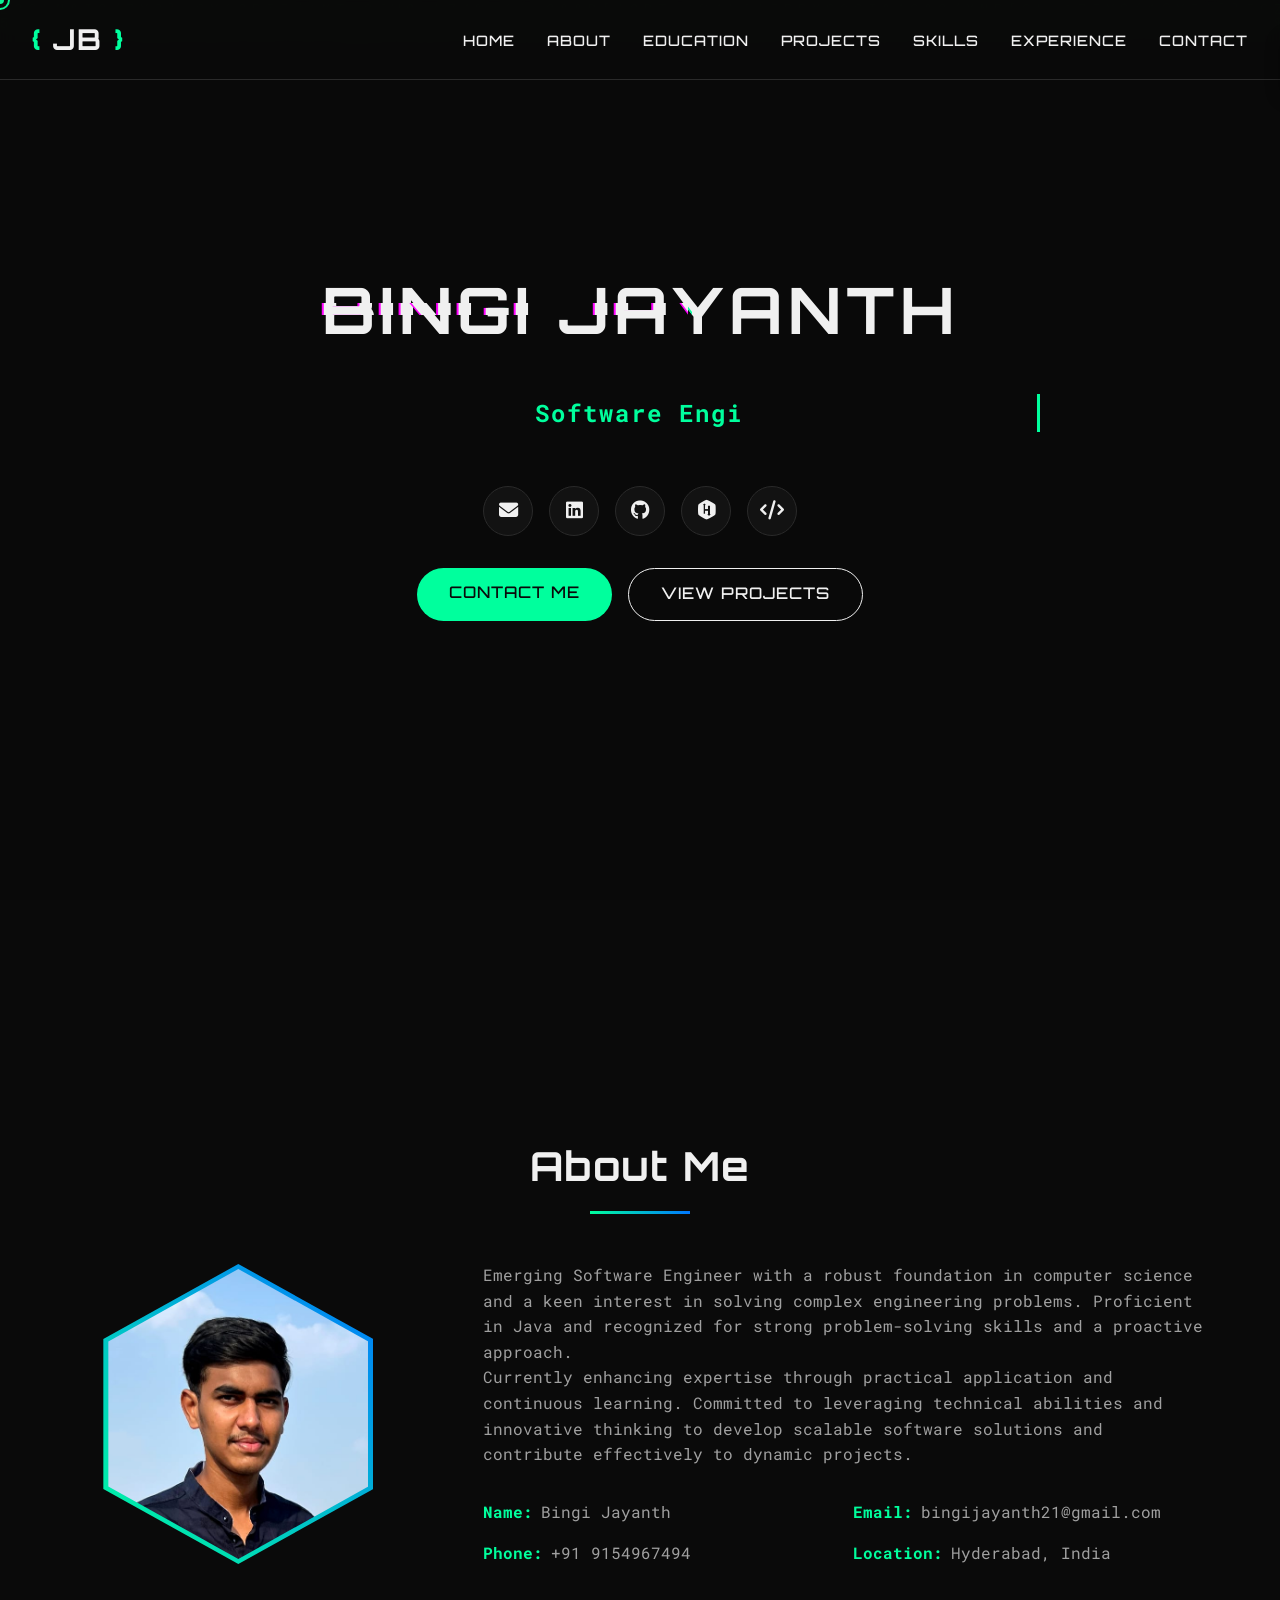
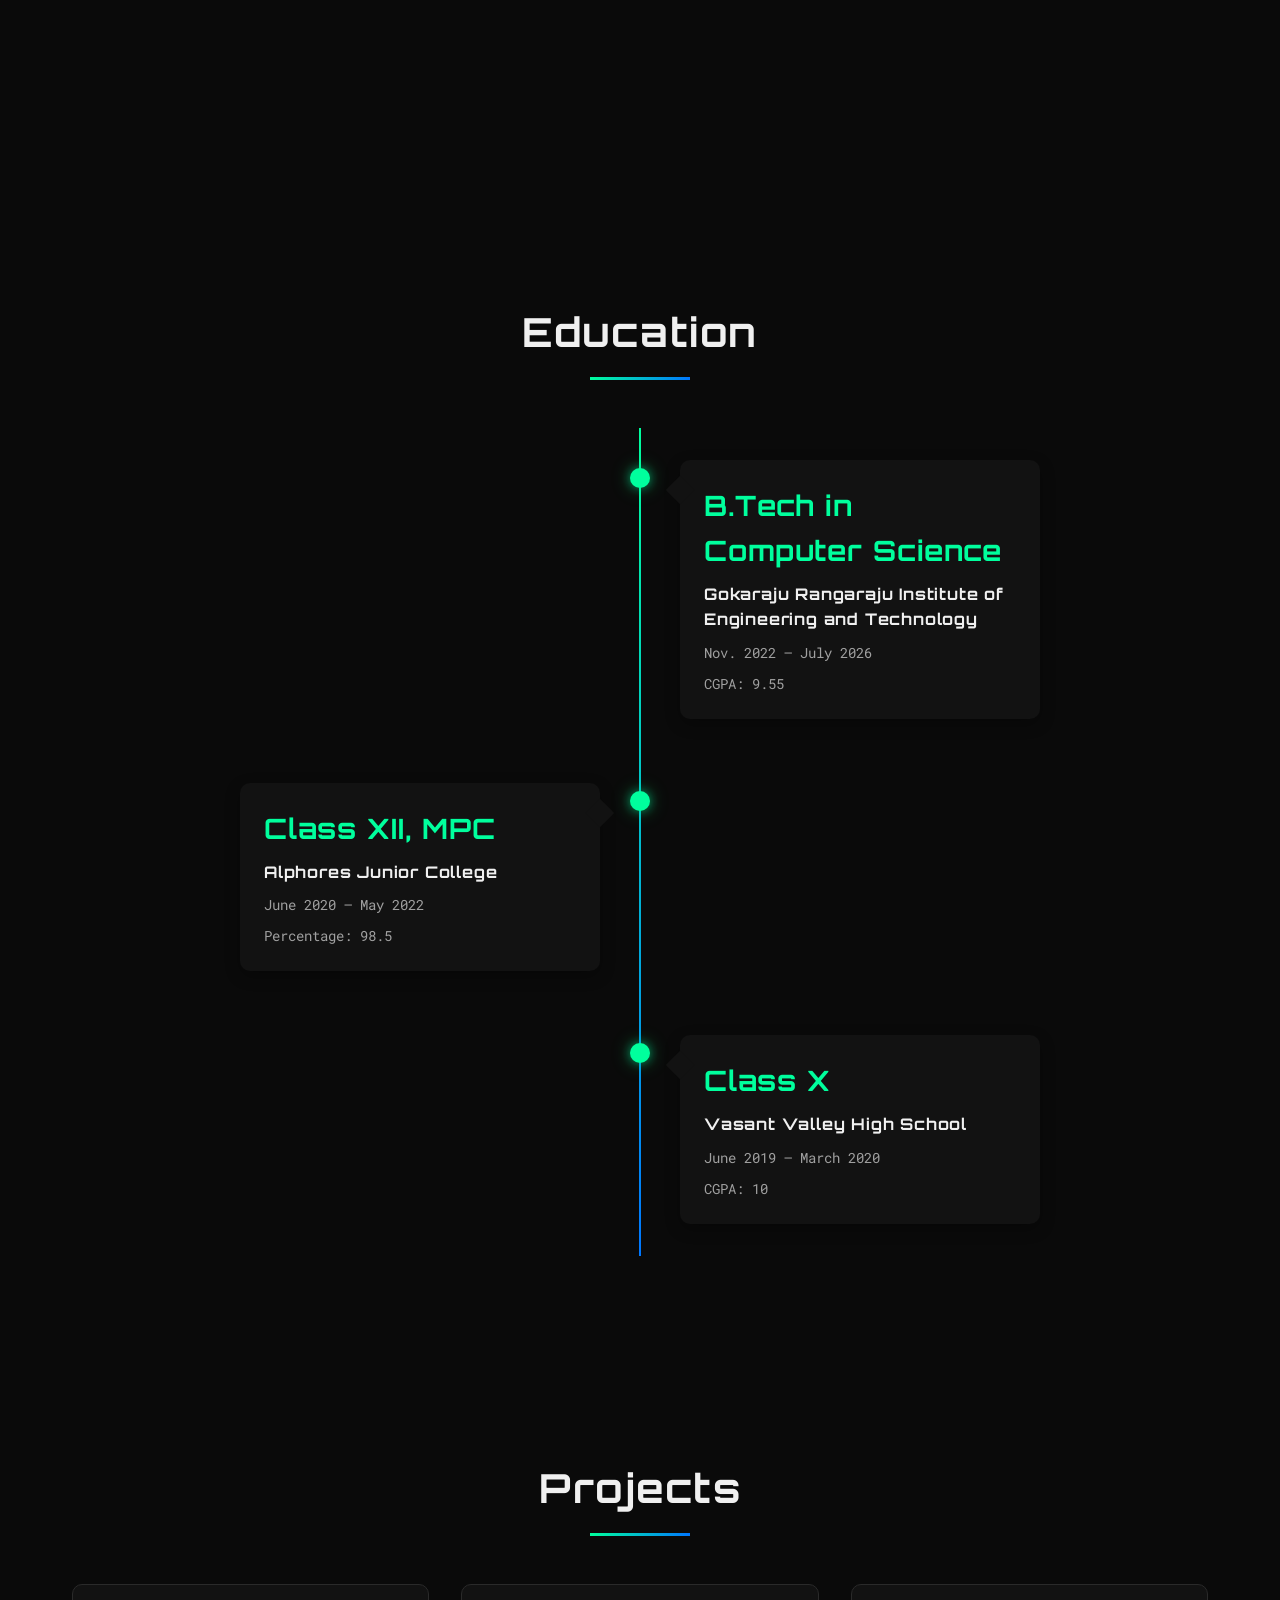
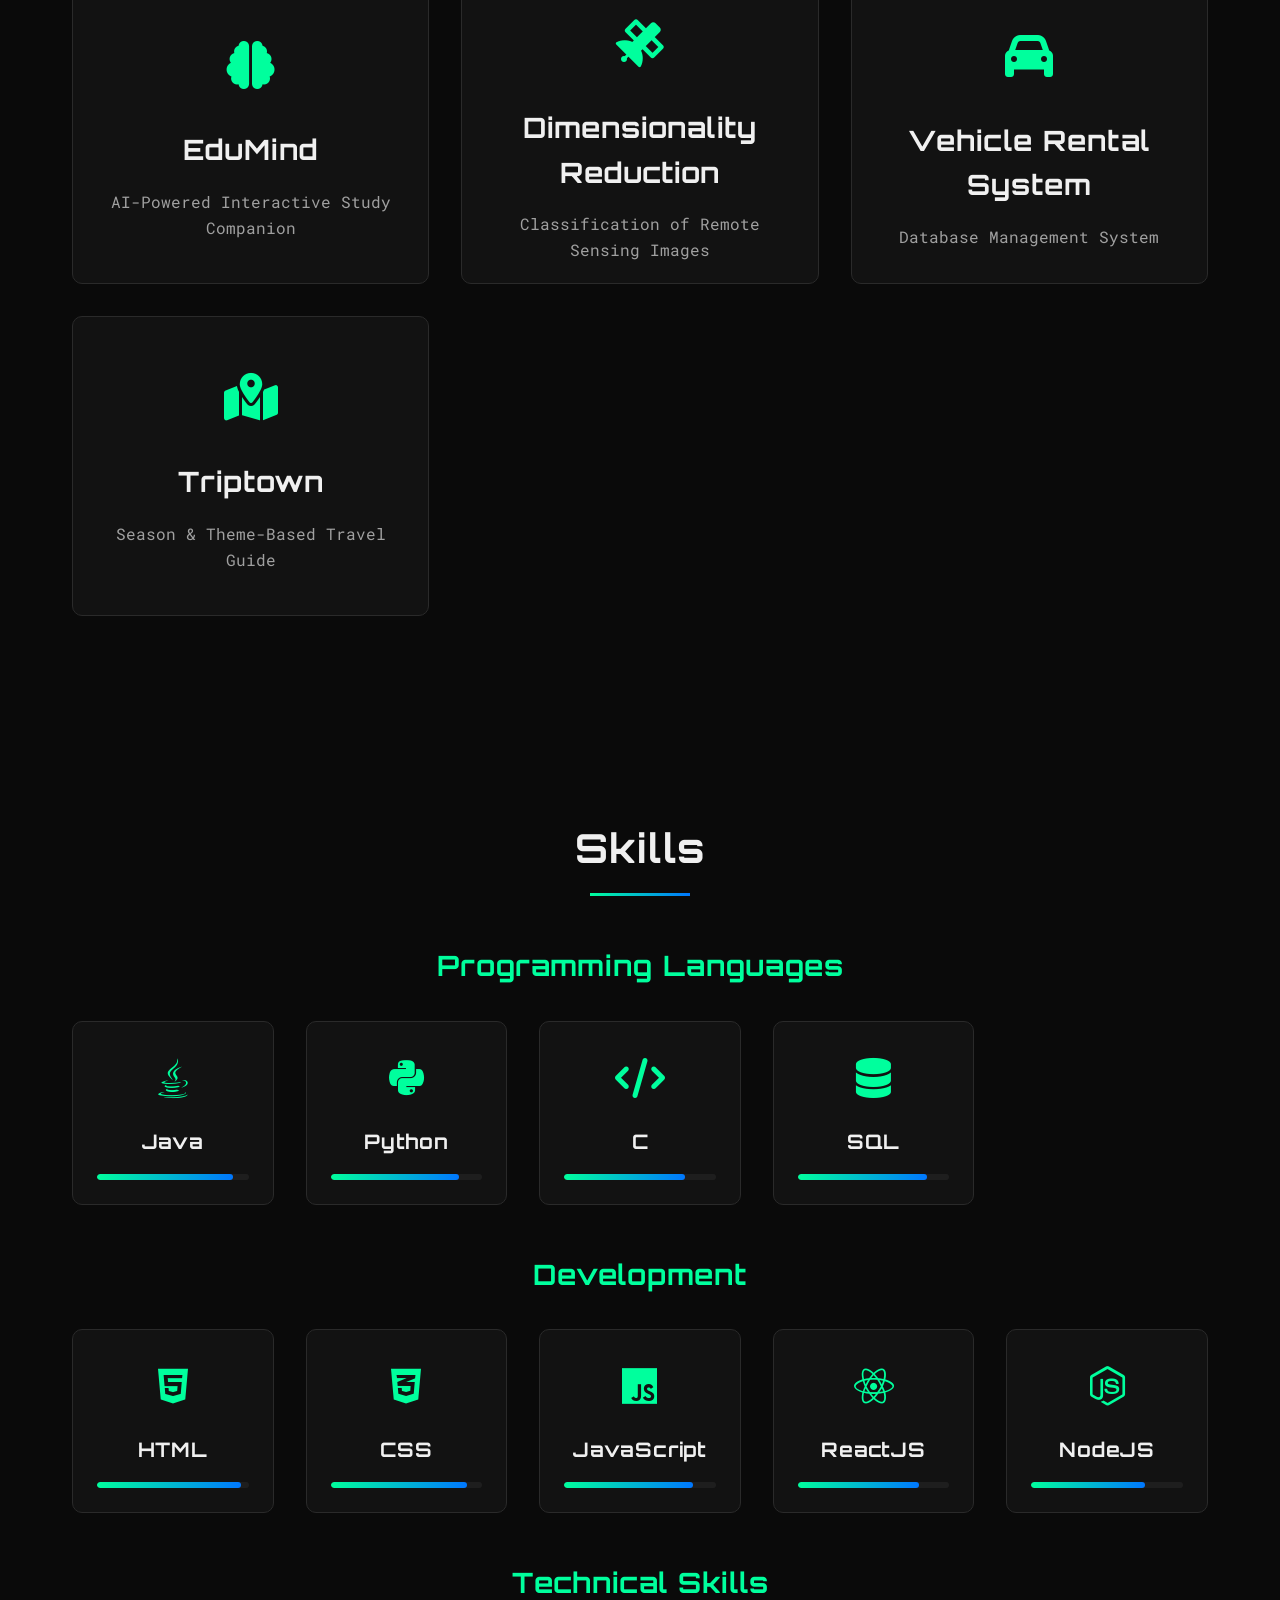
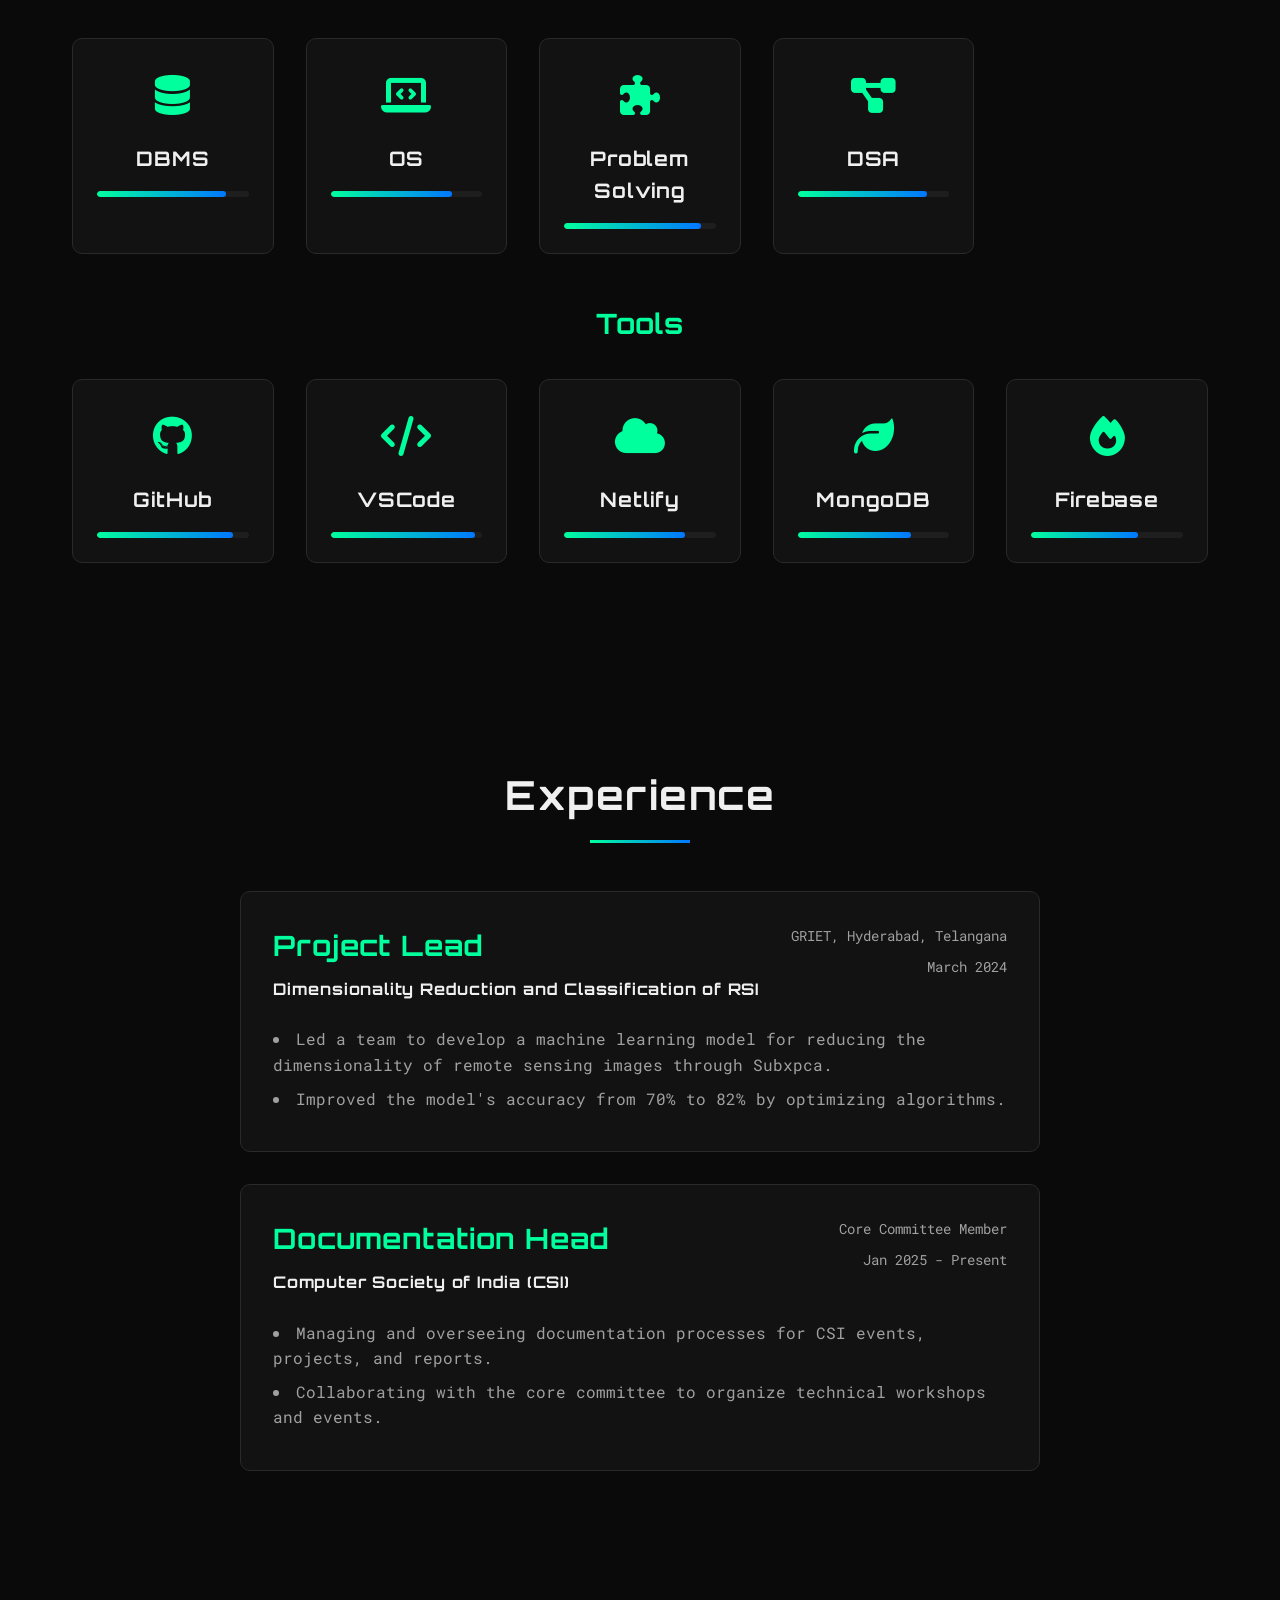
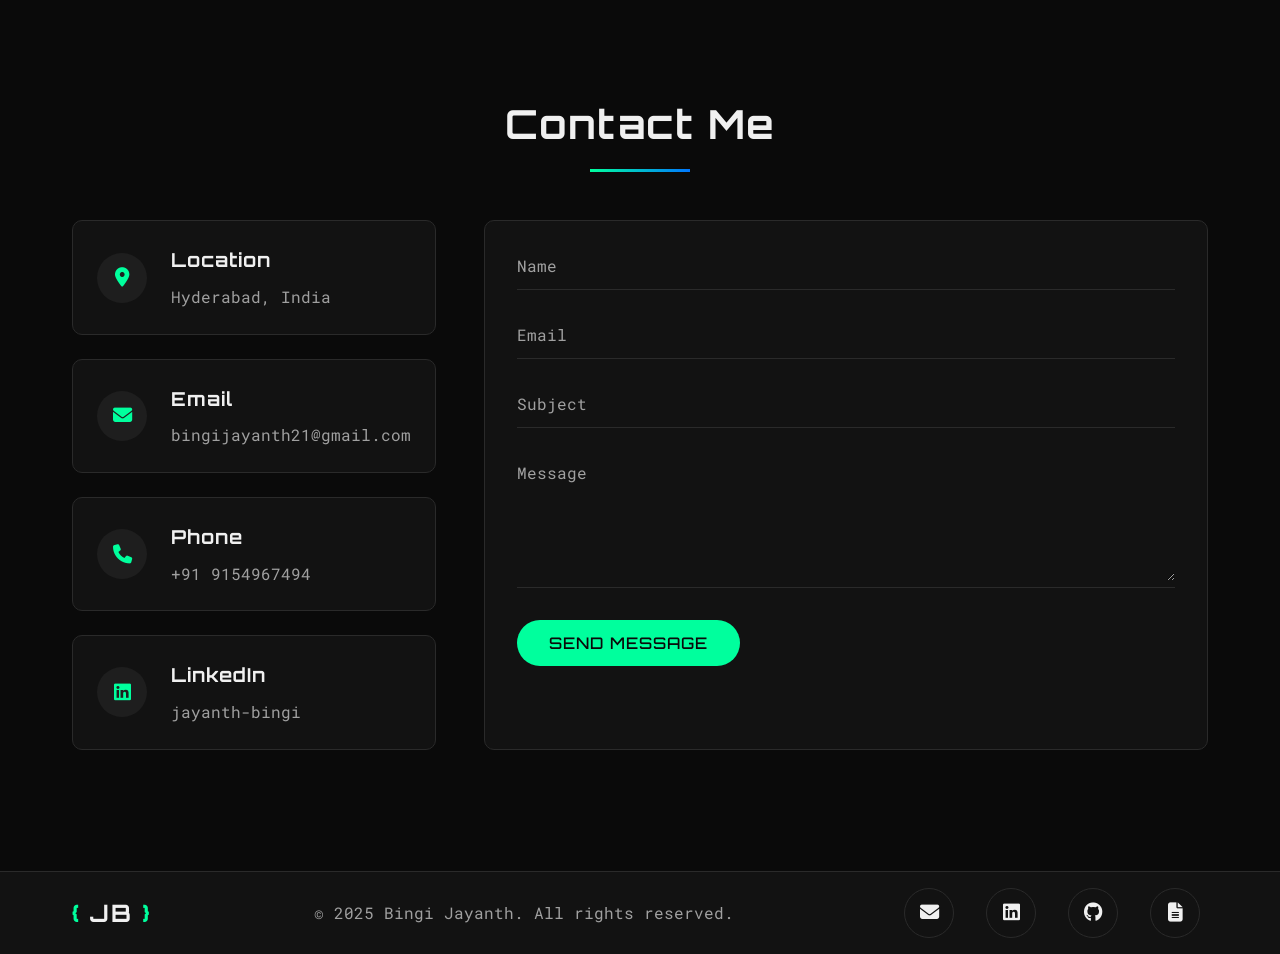
==== commit f80442d3: "Update index.html" ====
--- a/index.html
+++ b/index.html
@@ -757,7 +757,7 @@
         <input type="hidden" name="_subject" value="New Portfolio Contact Form Submission">
         <input type="hidden" name="_template" value="table">
         <input type="hidden" name="_captcha" value="false">
-        <input type="hidden" name="_next" value="https://yourwebsite.com/thank-you">
+        <input type="hidden" name="_next" value="https://jayanth217.github.io/thank-you.html">
         
         <div class="form-group">
             <label for="name">Name</label>
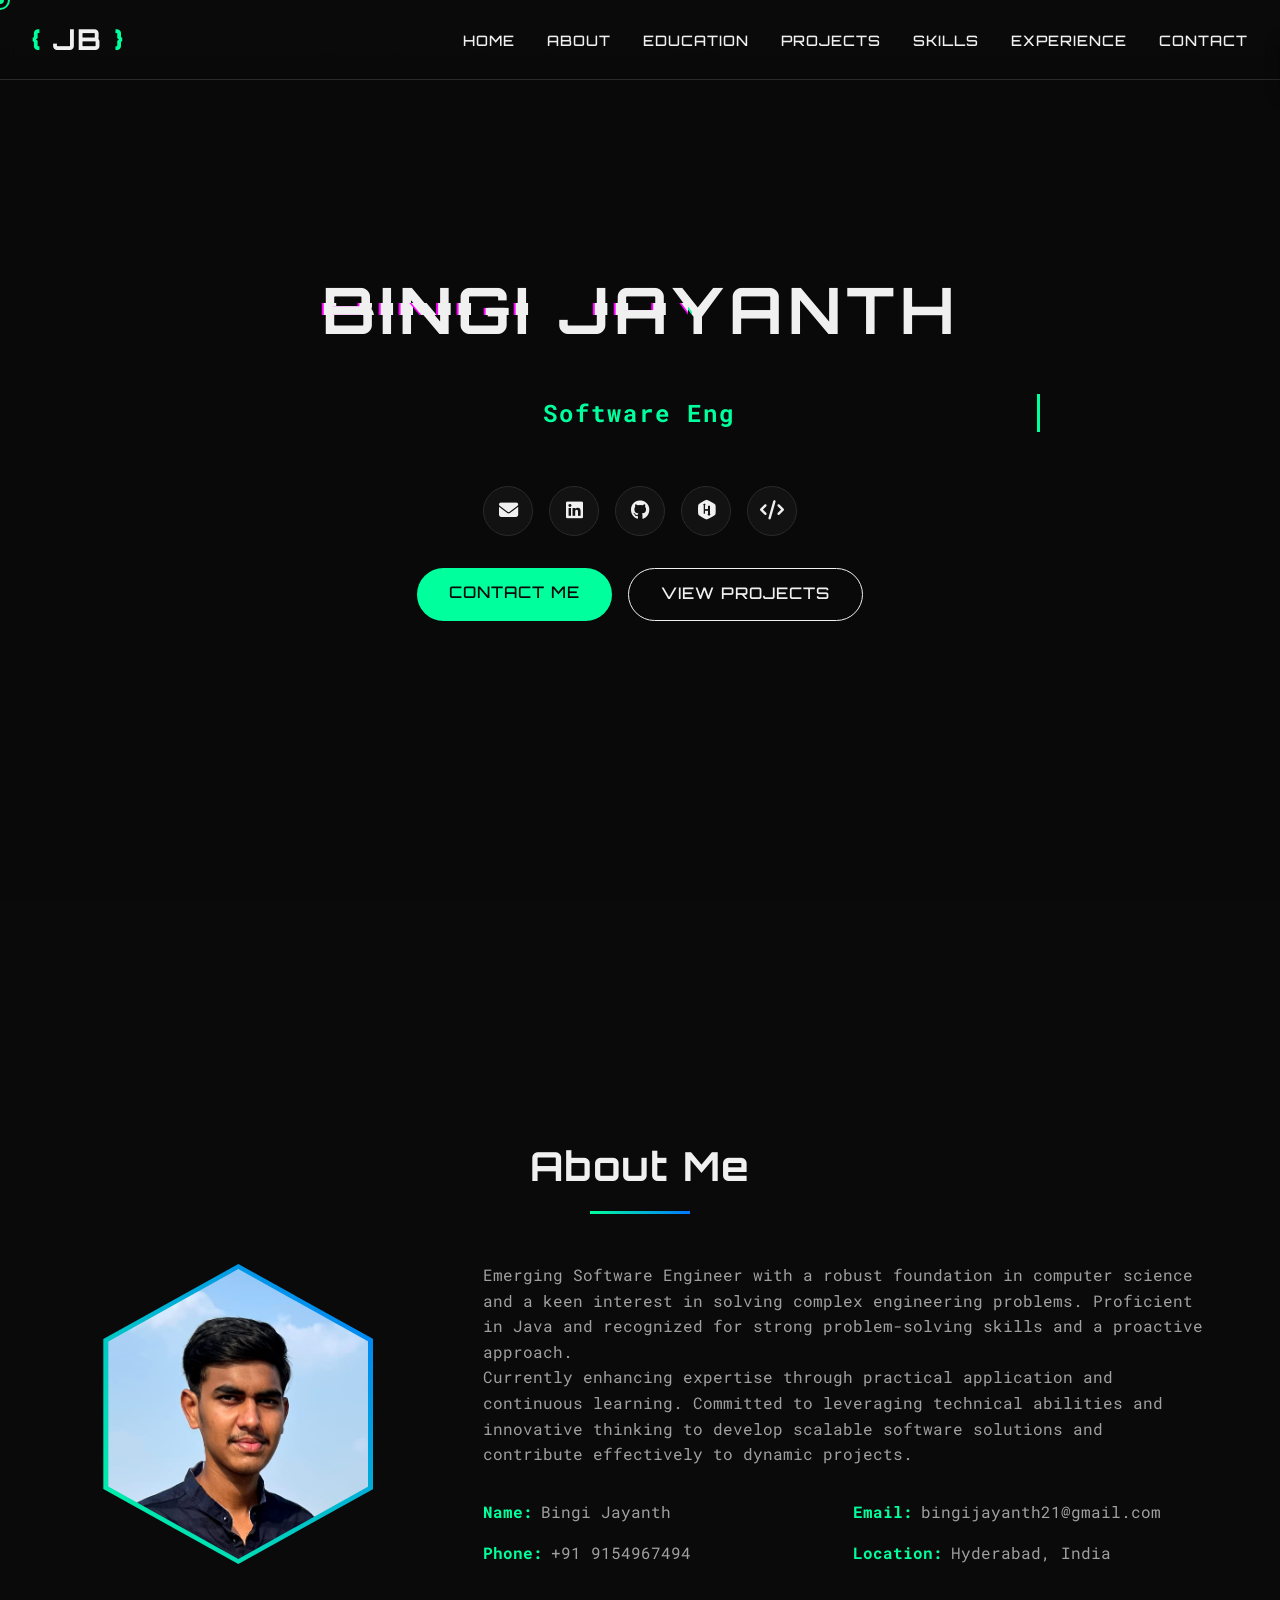
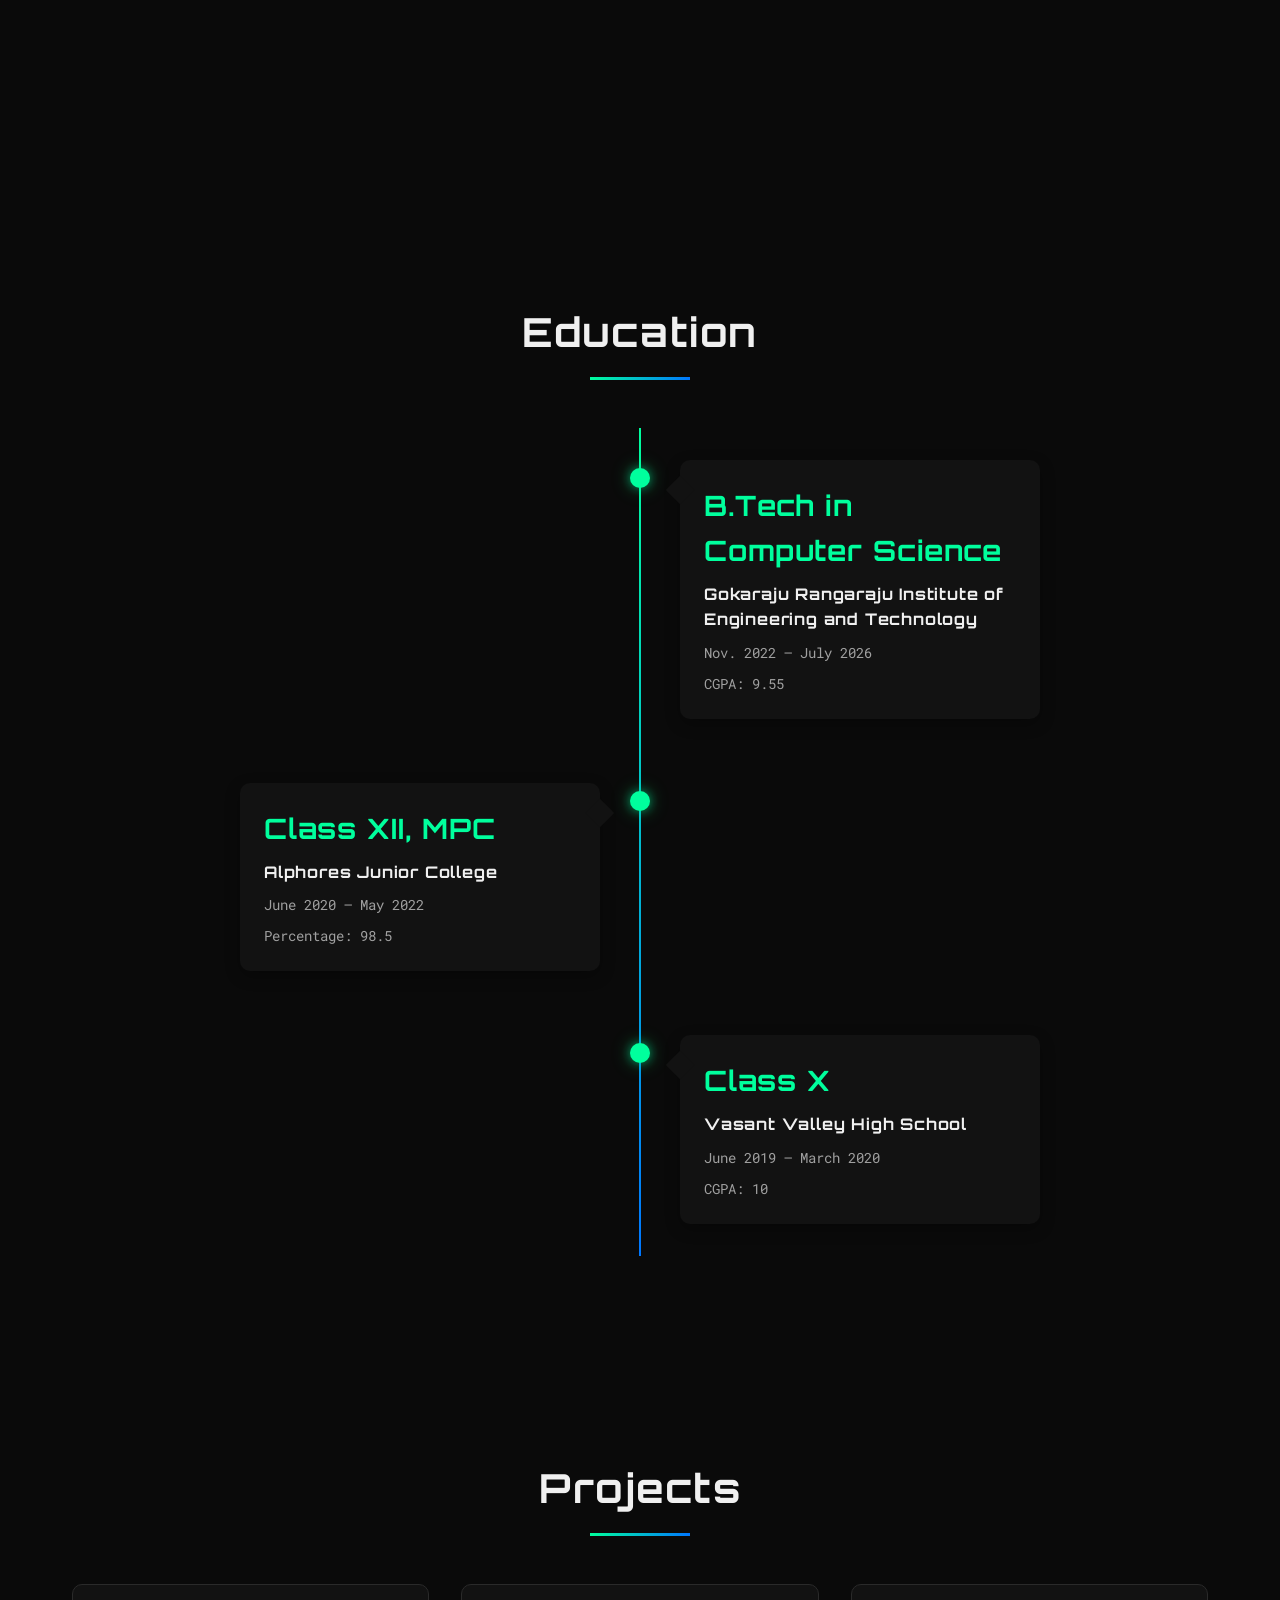
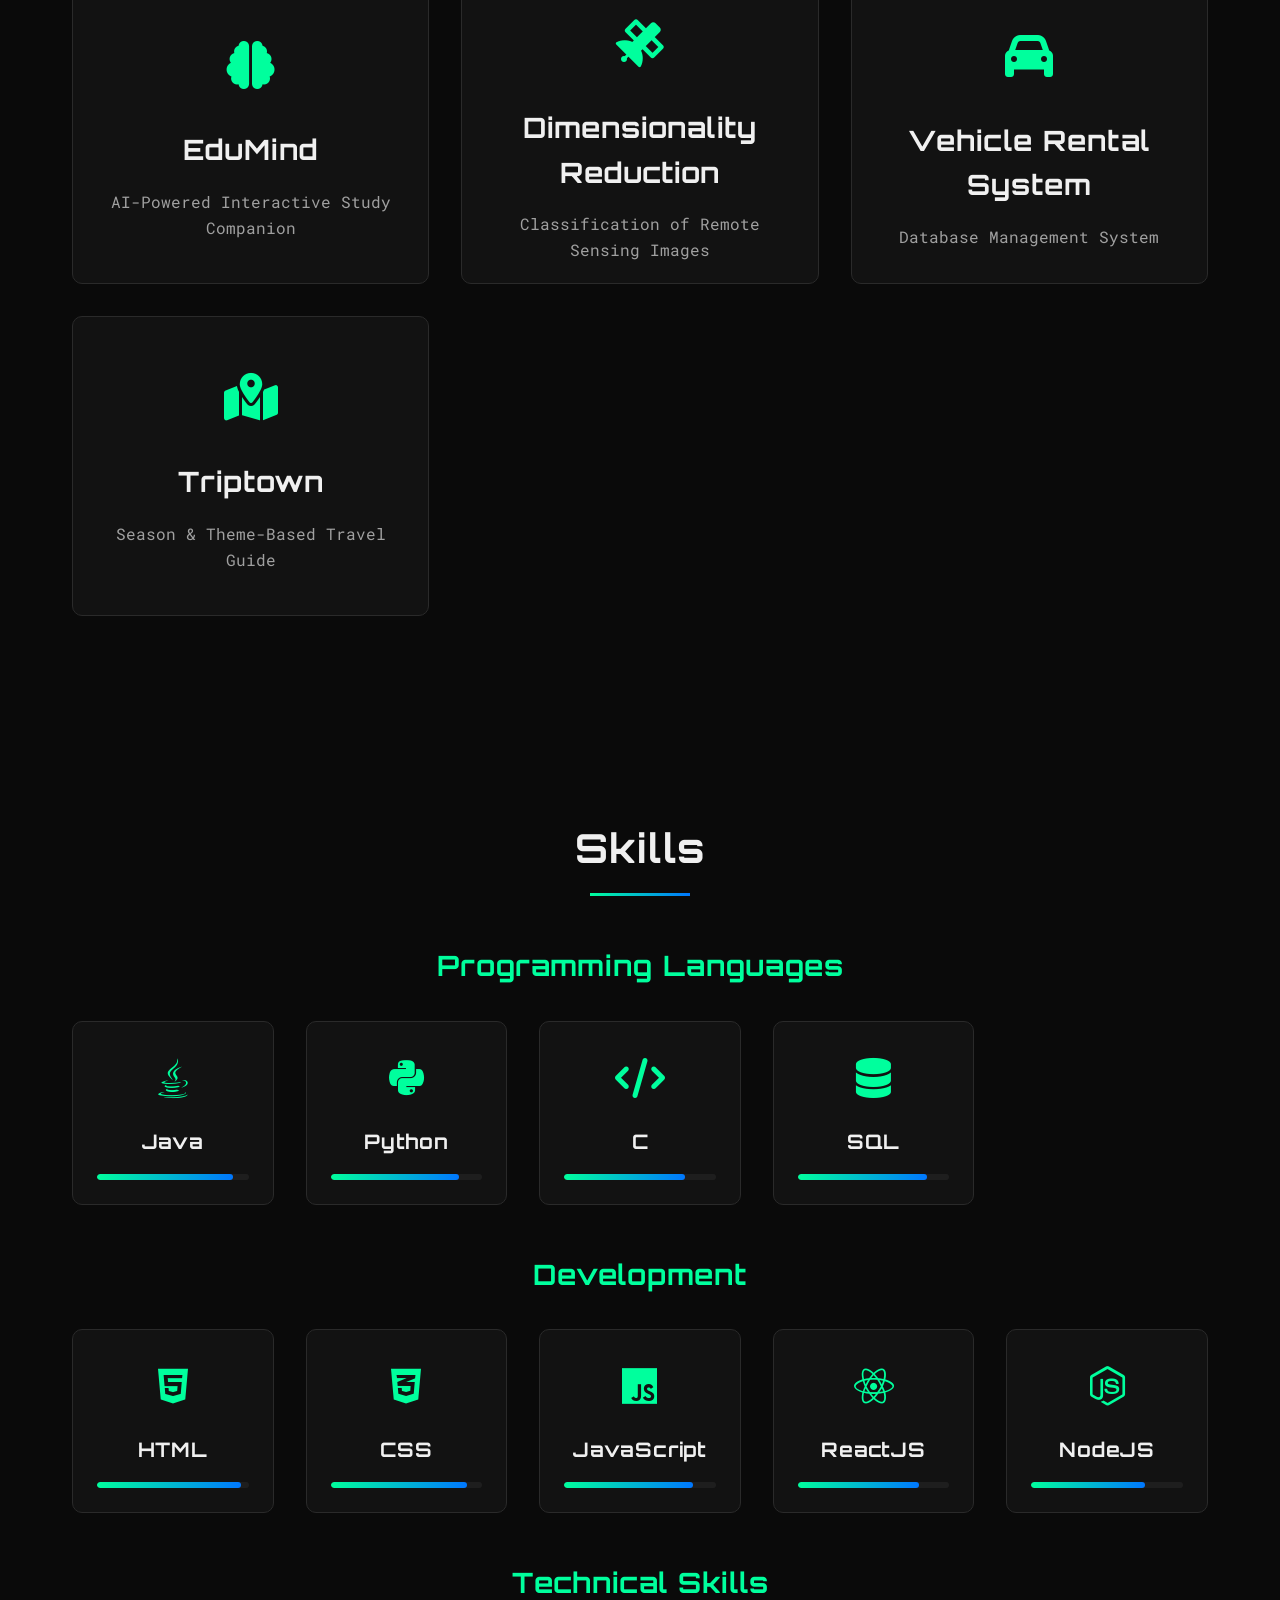
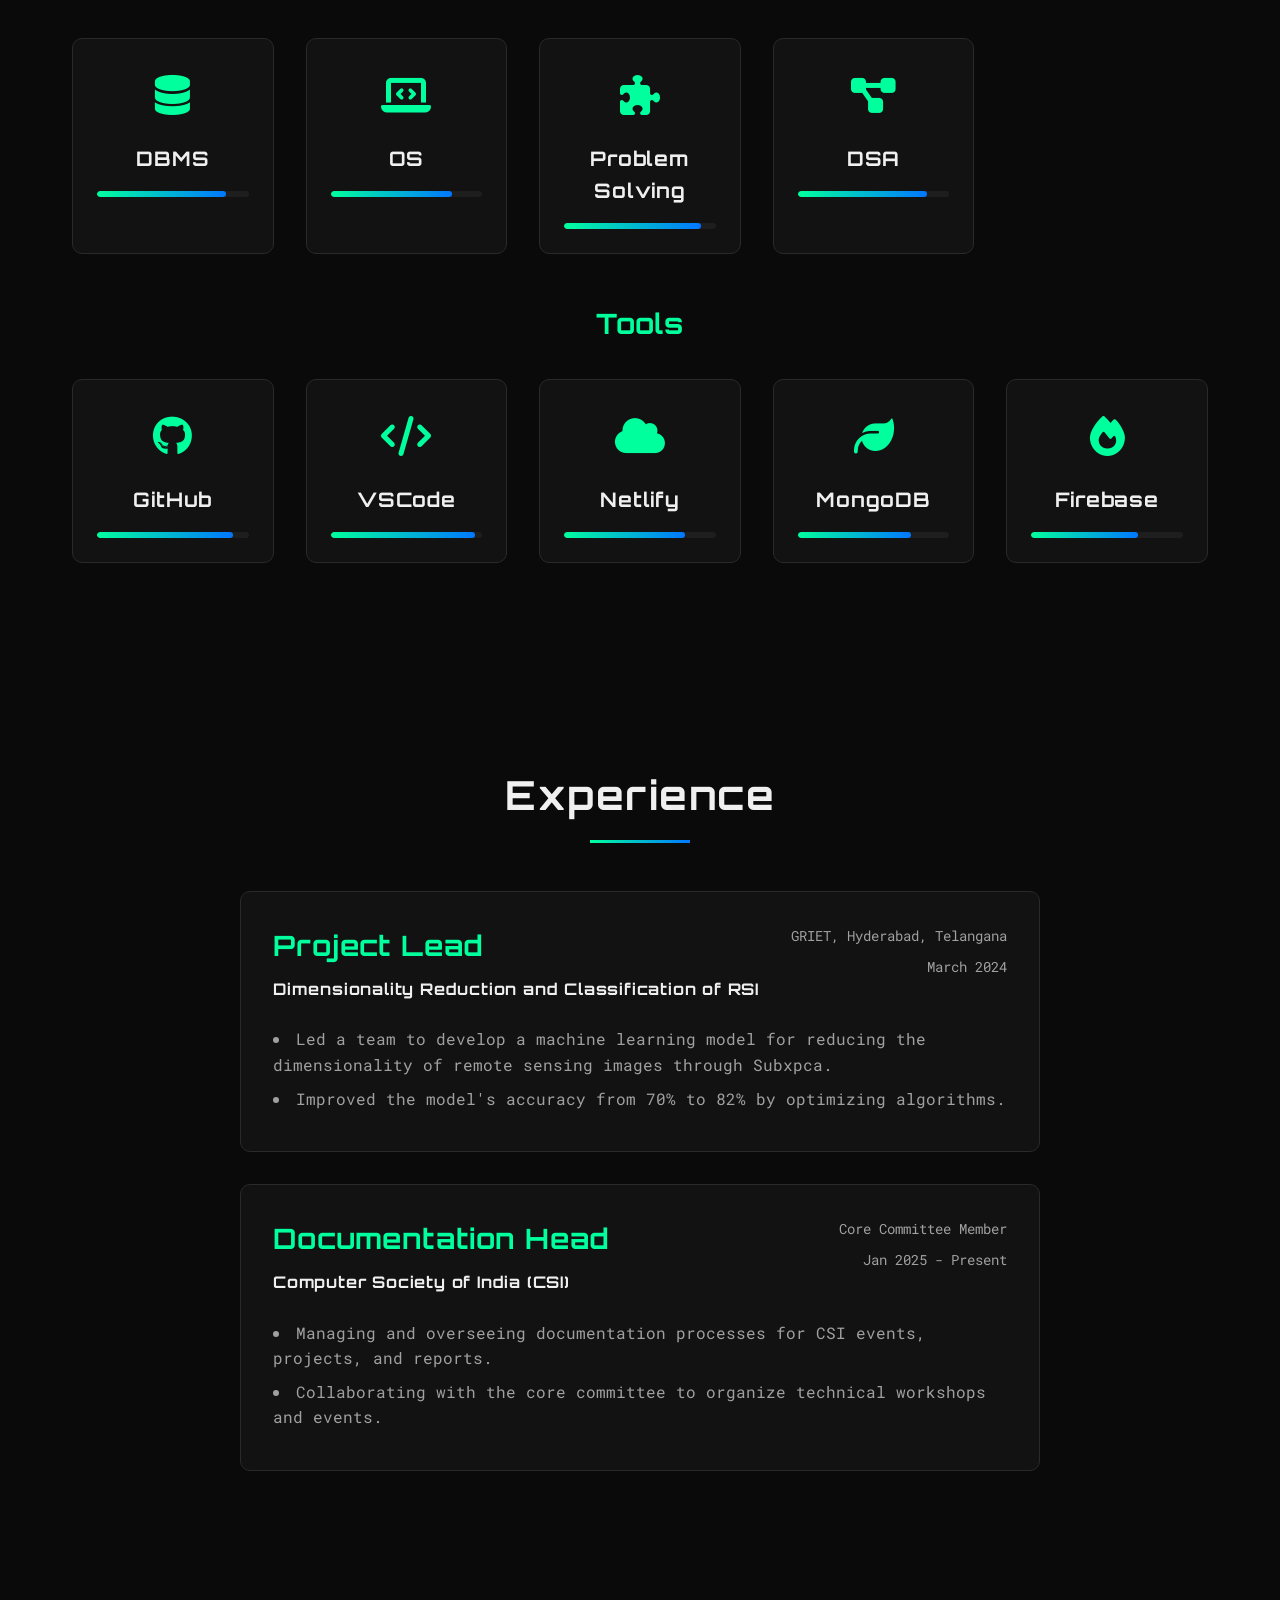
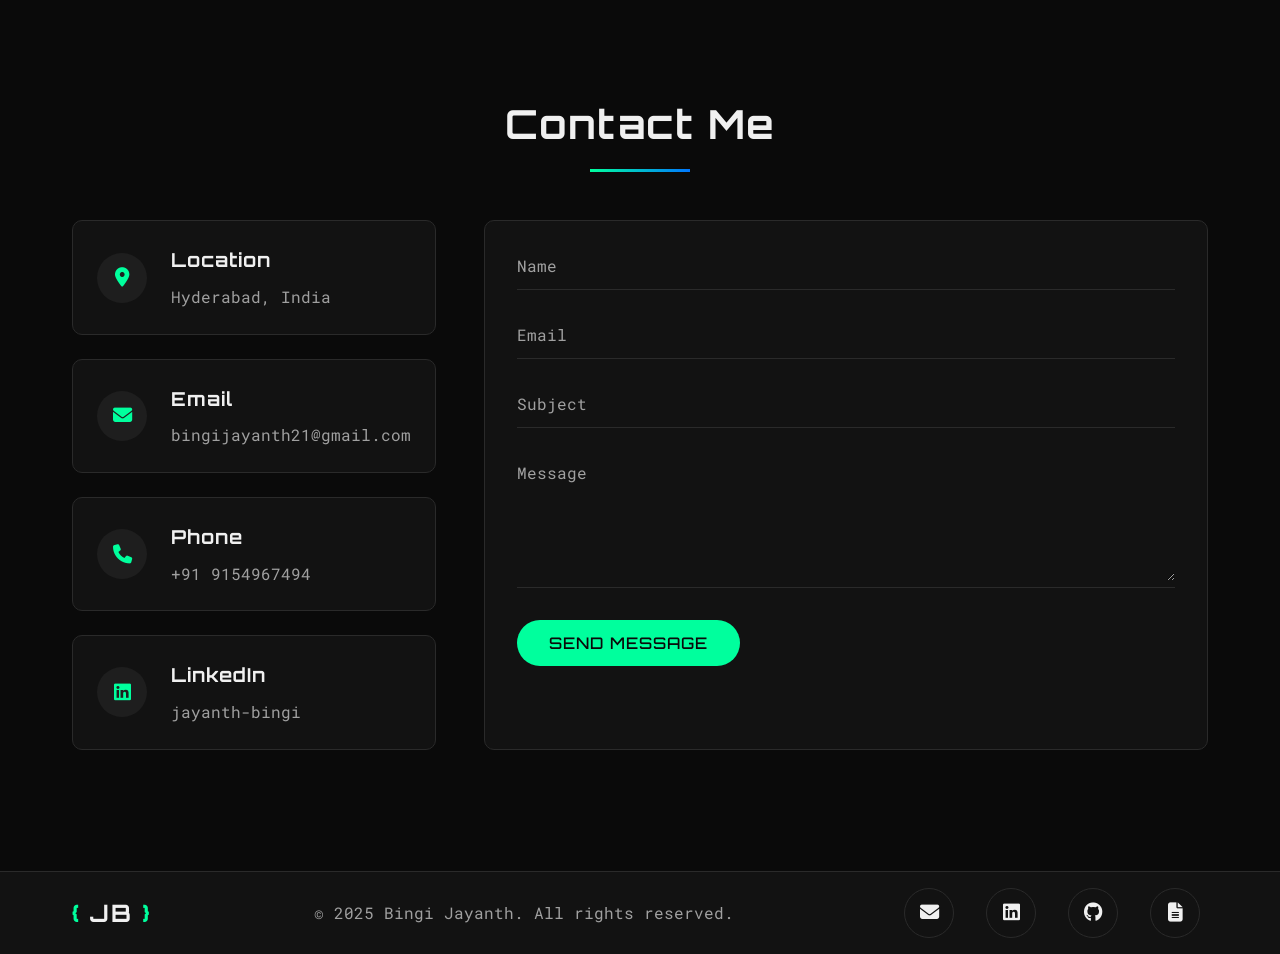
==== commit c42f951d: "Update index.html" ====
--- a/index.html
+++ b/index.html
@@ -832,6 +832,7 @@
         </div>
     </div>
 
+    
     <script src="js/main.js"></script>
     <script src="js/animations.js"></script>
     <script src="js/form.js"></script>
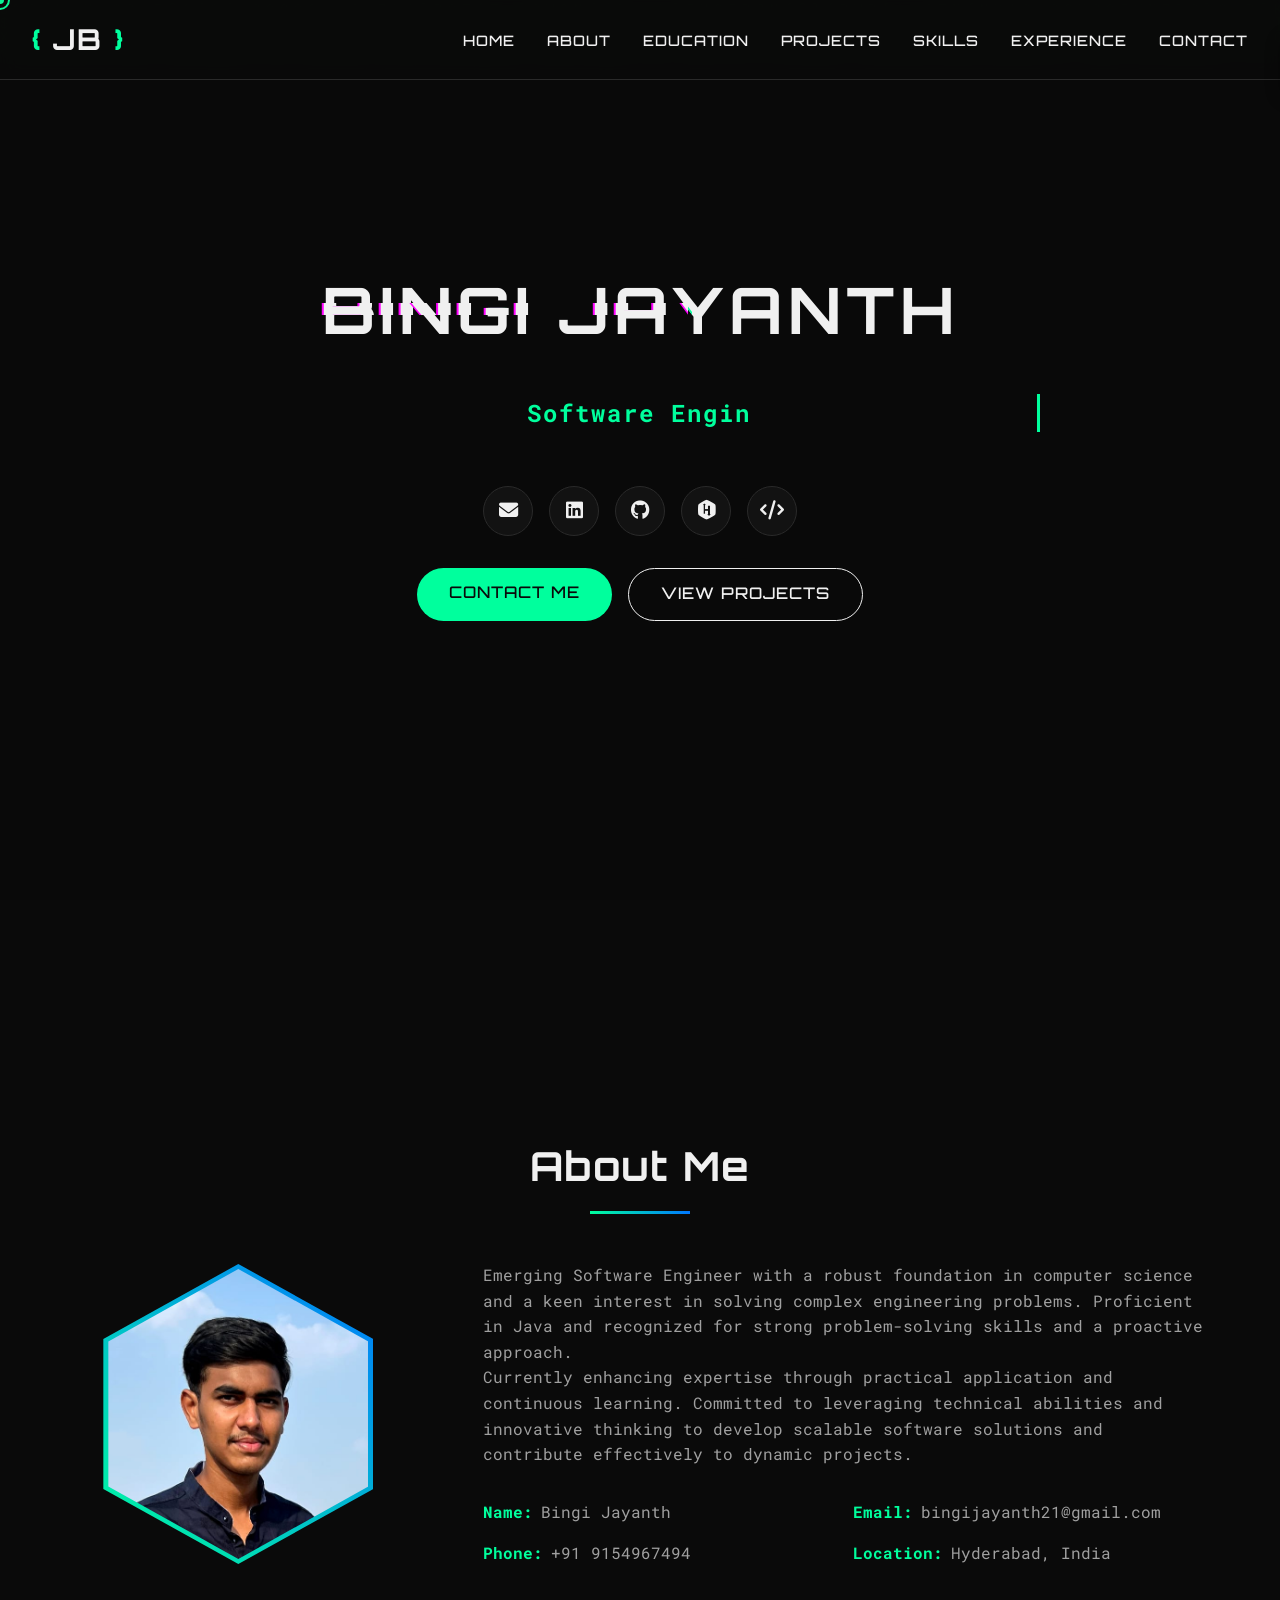
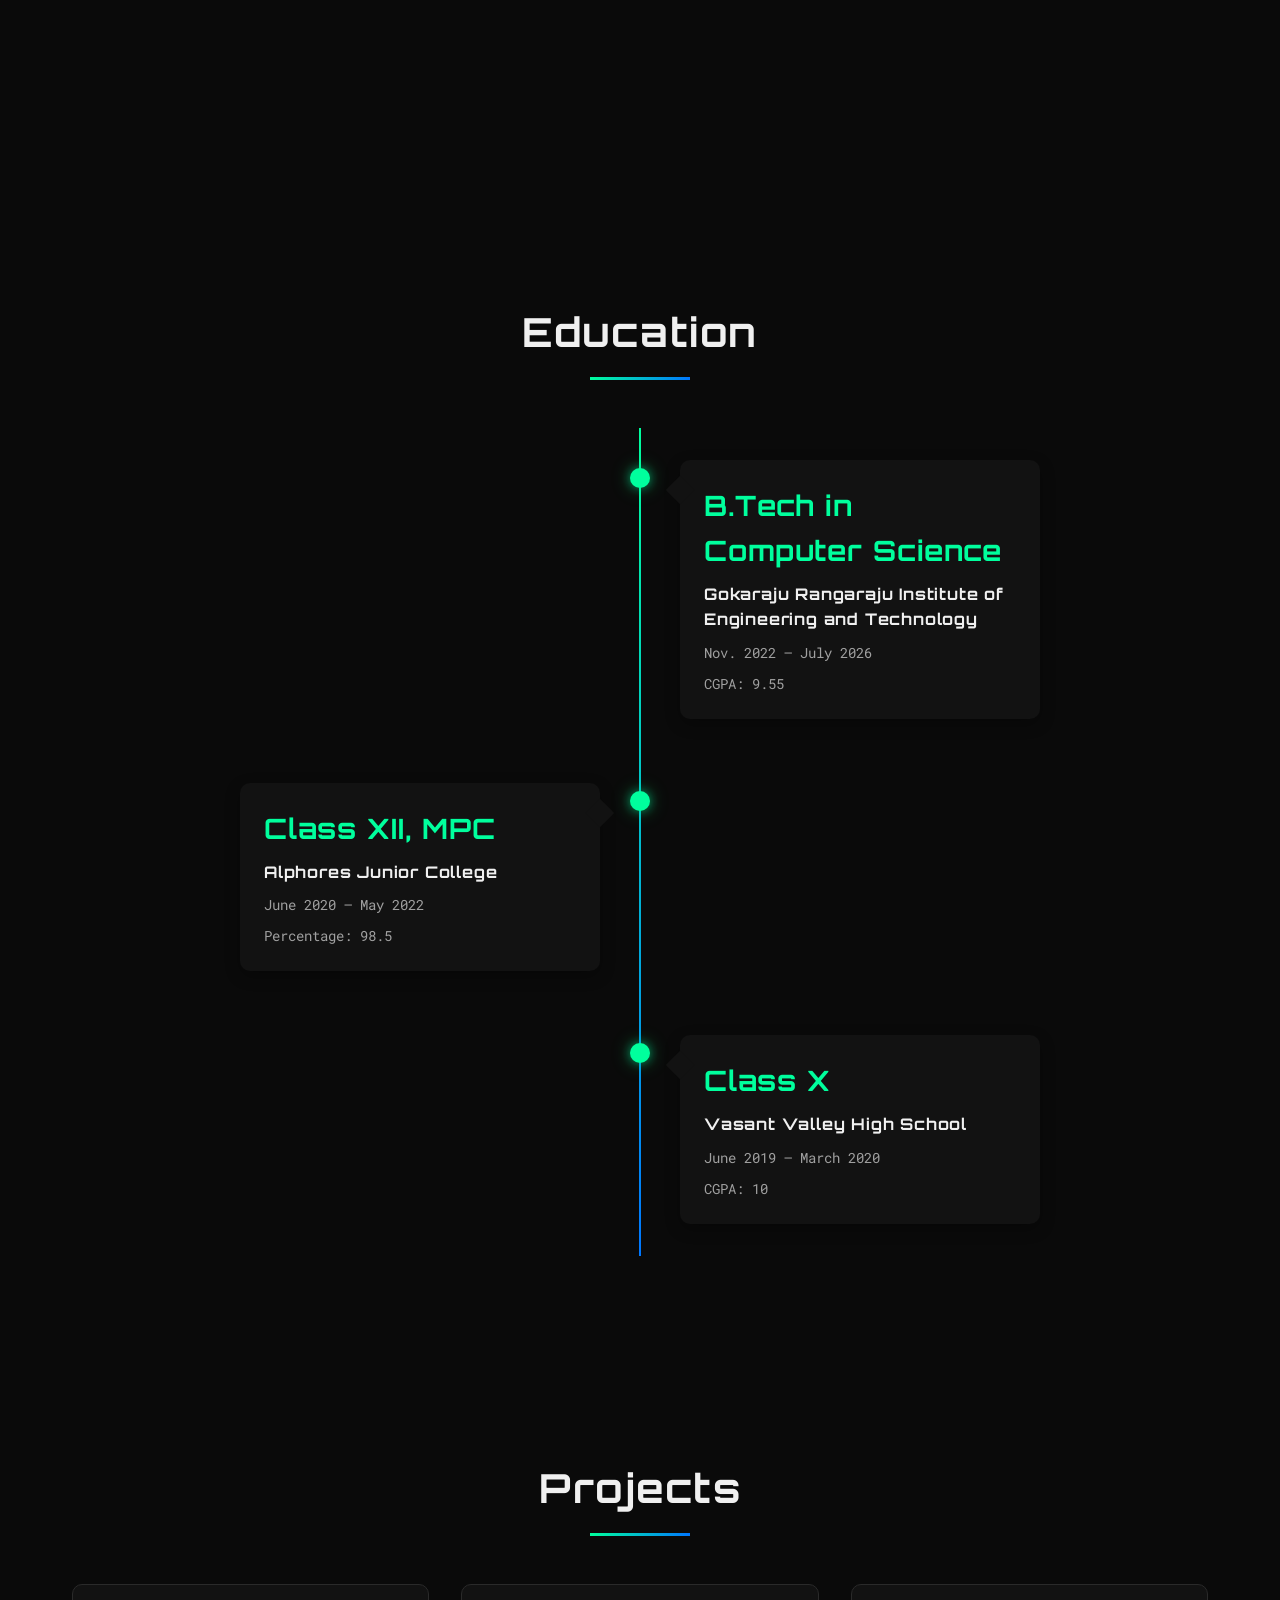
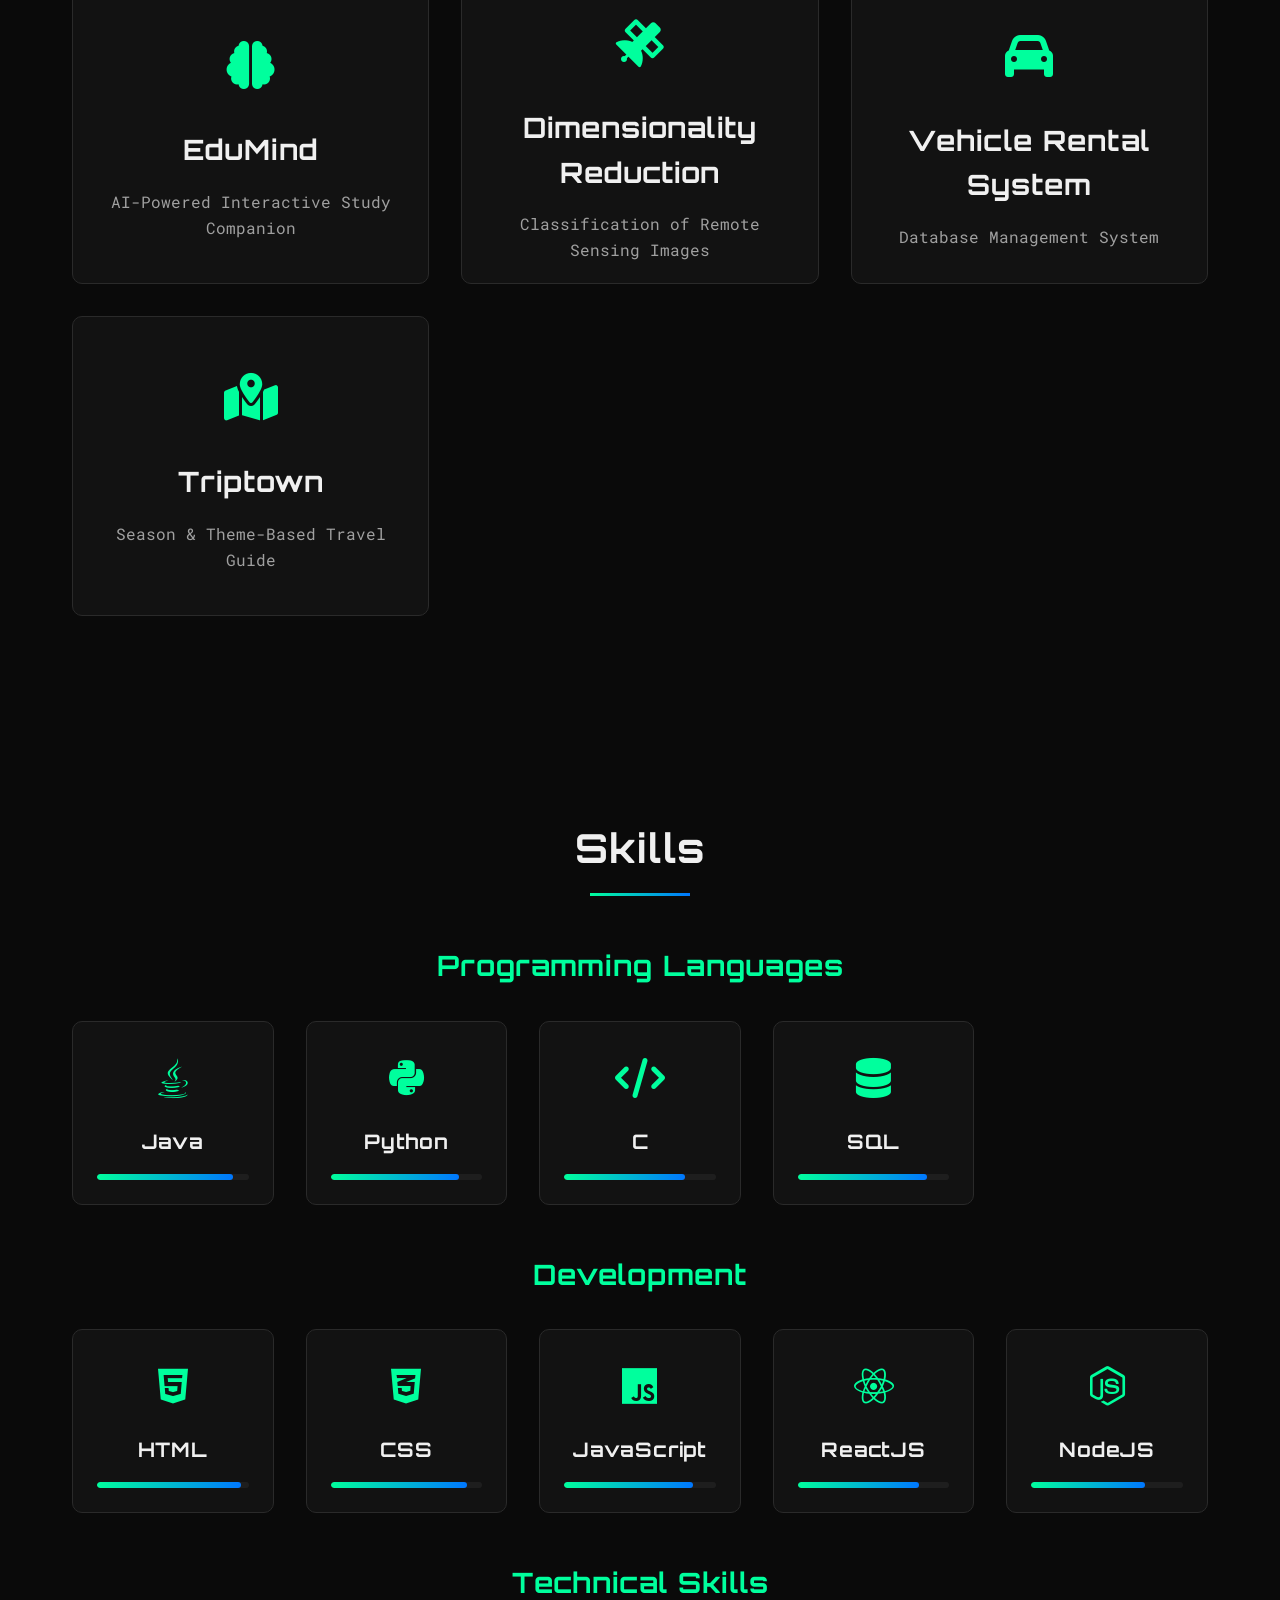
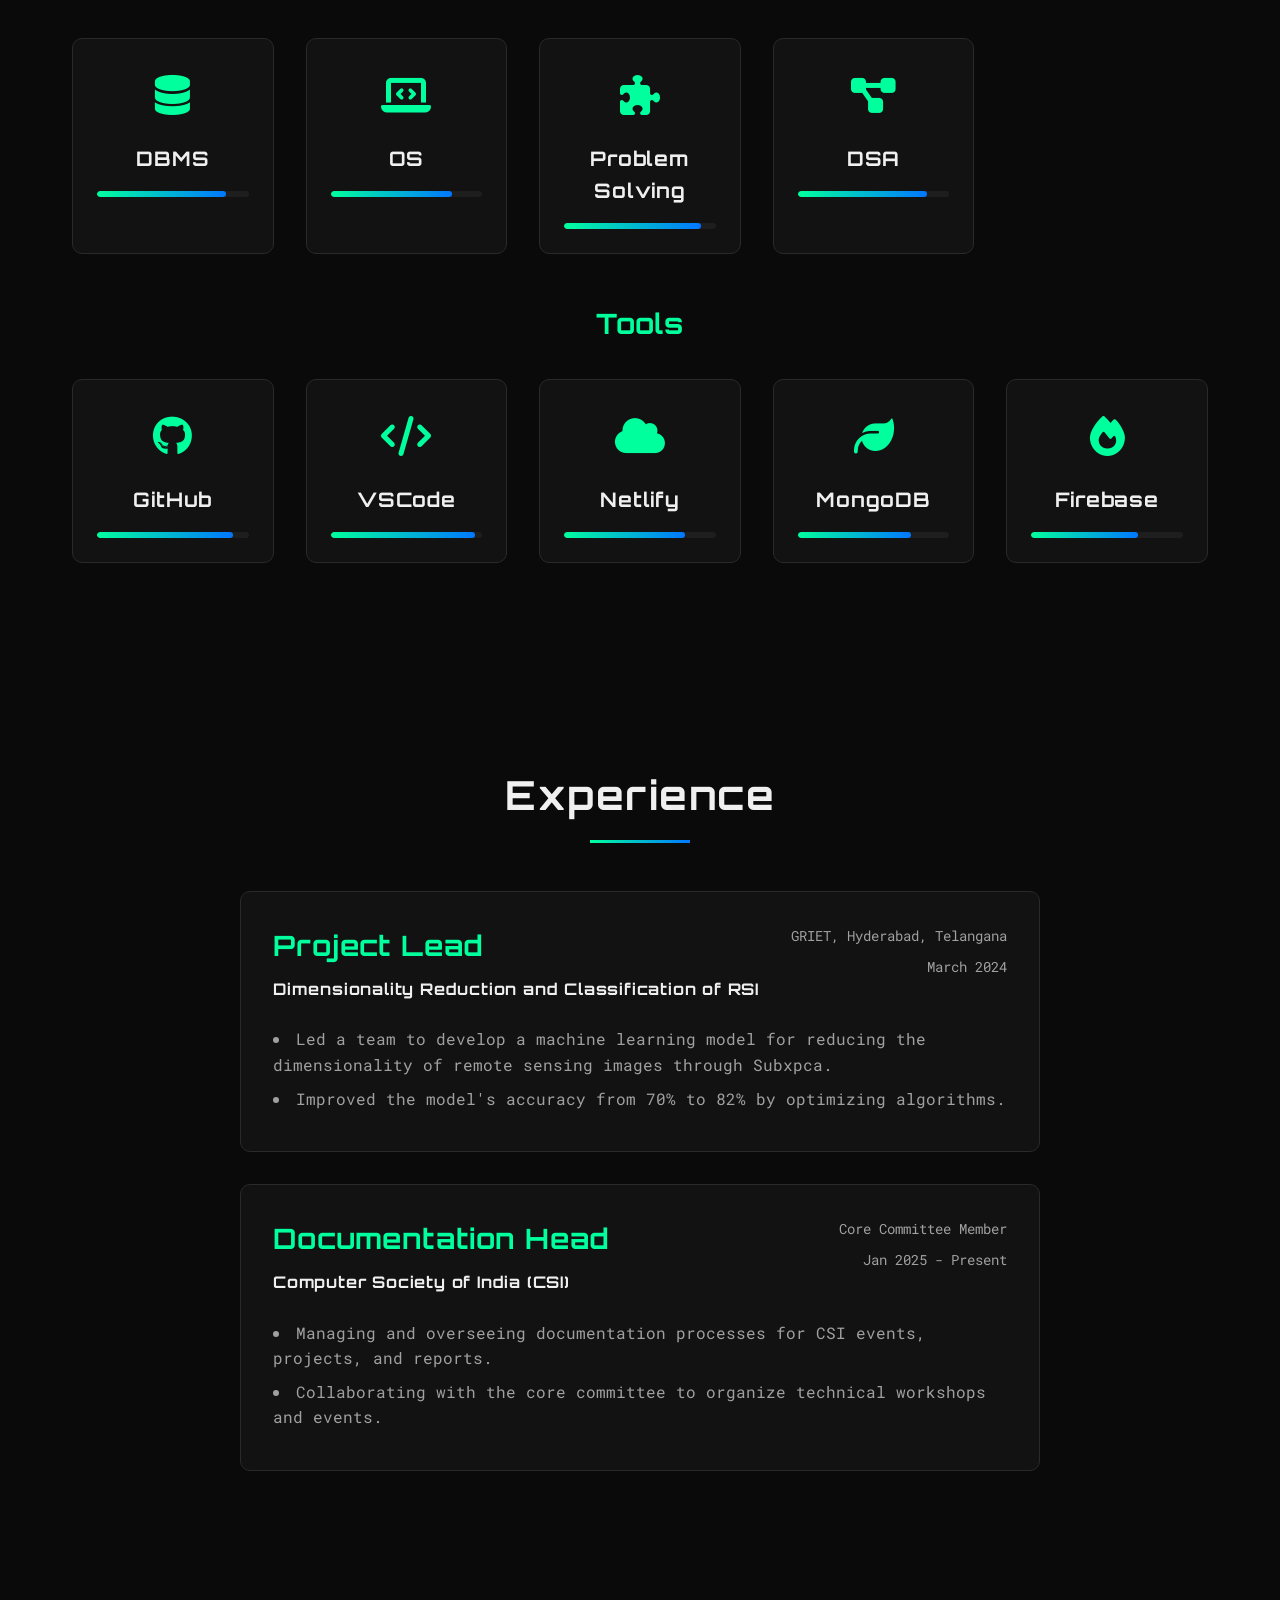
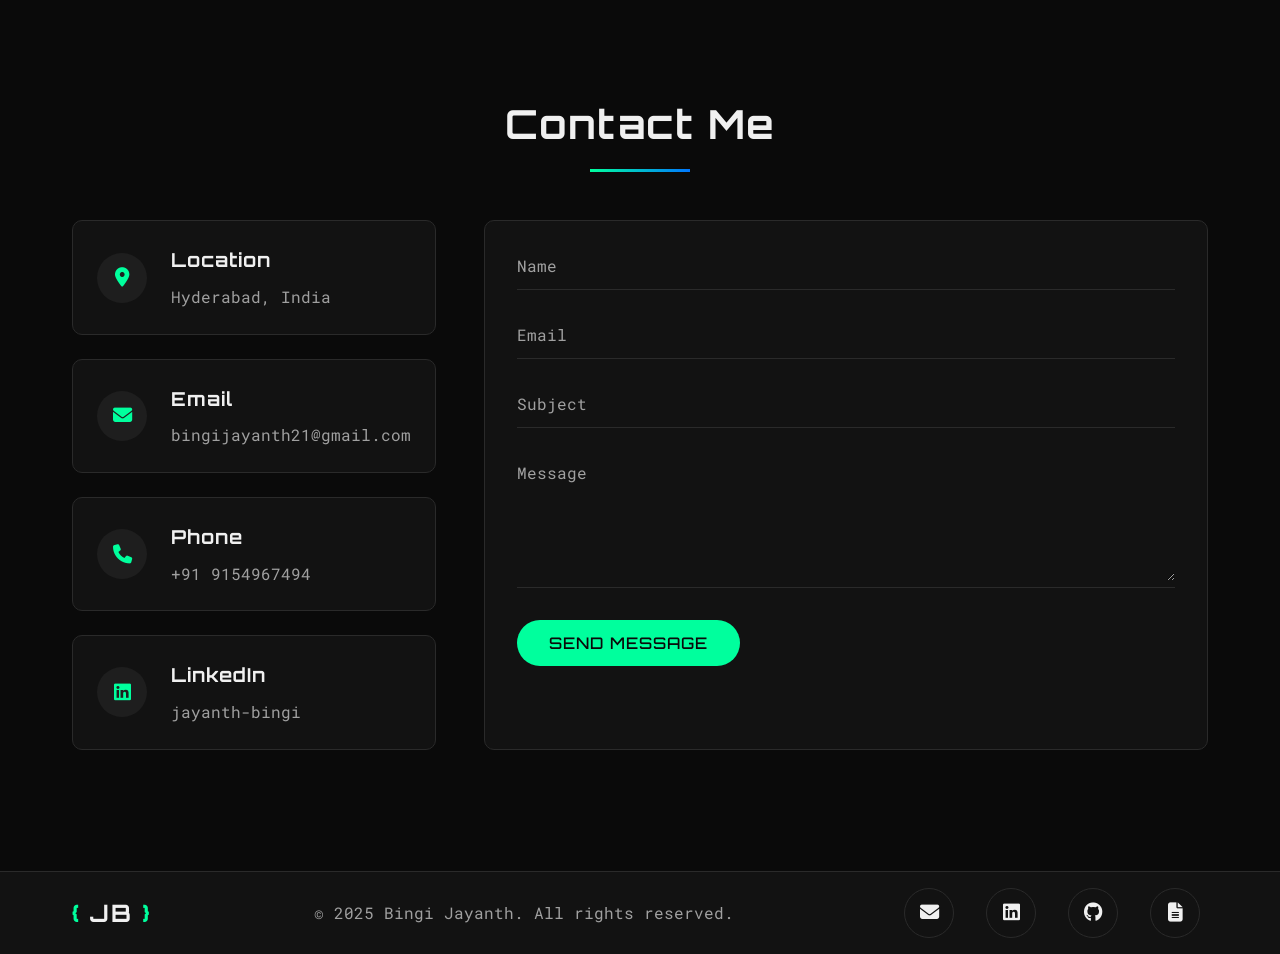
==== commit bb5353b8: "Add files via upload" ====
--- a/index.html
+++ b/index.html
@@ -832,7 +832,6 @@
         </div>
     </div>
 
-    
     <script src="js/main.js"></script>
     <script src="js/animations.js"></script>
     <script src="js/form.js"></script>
